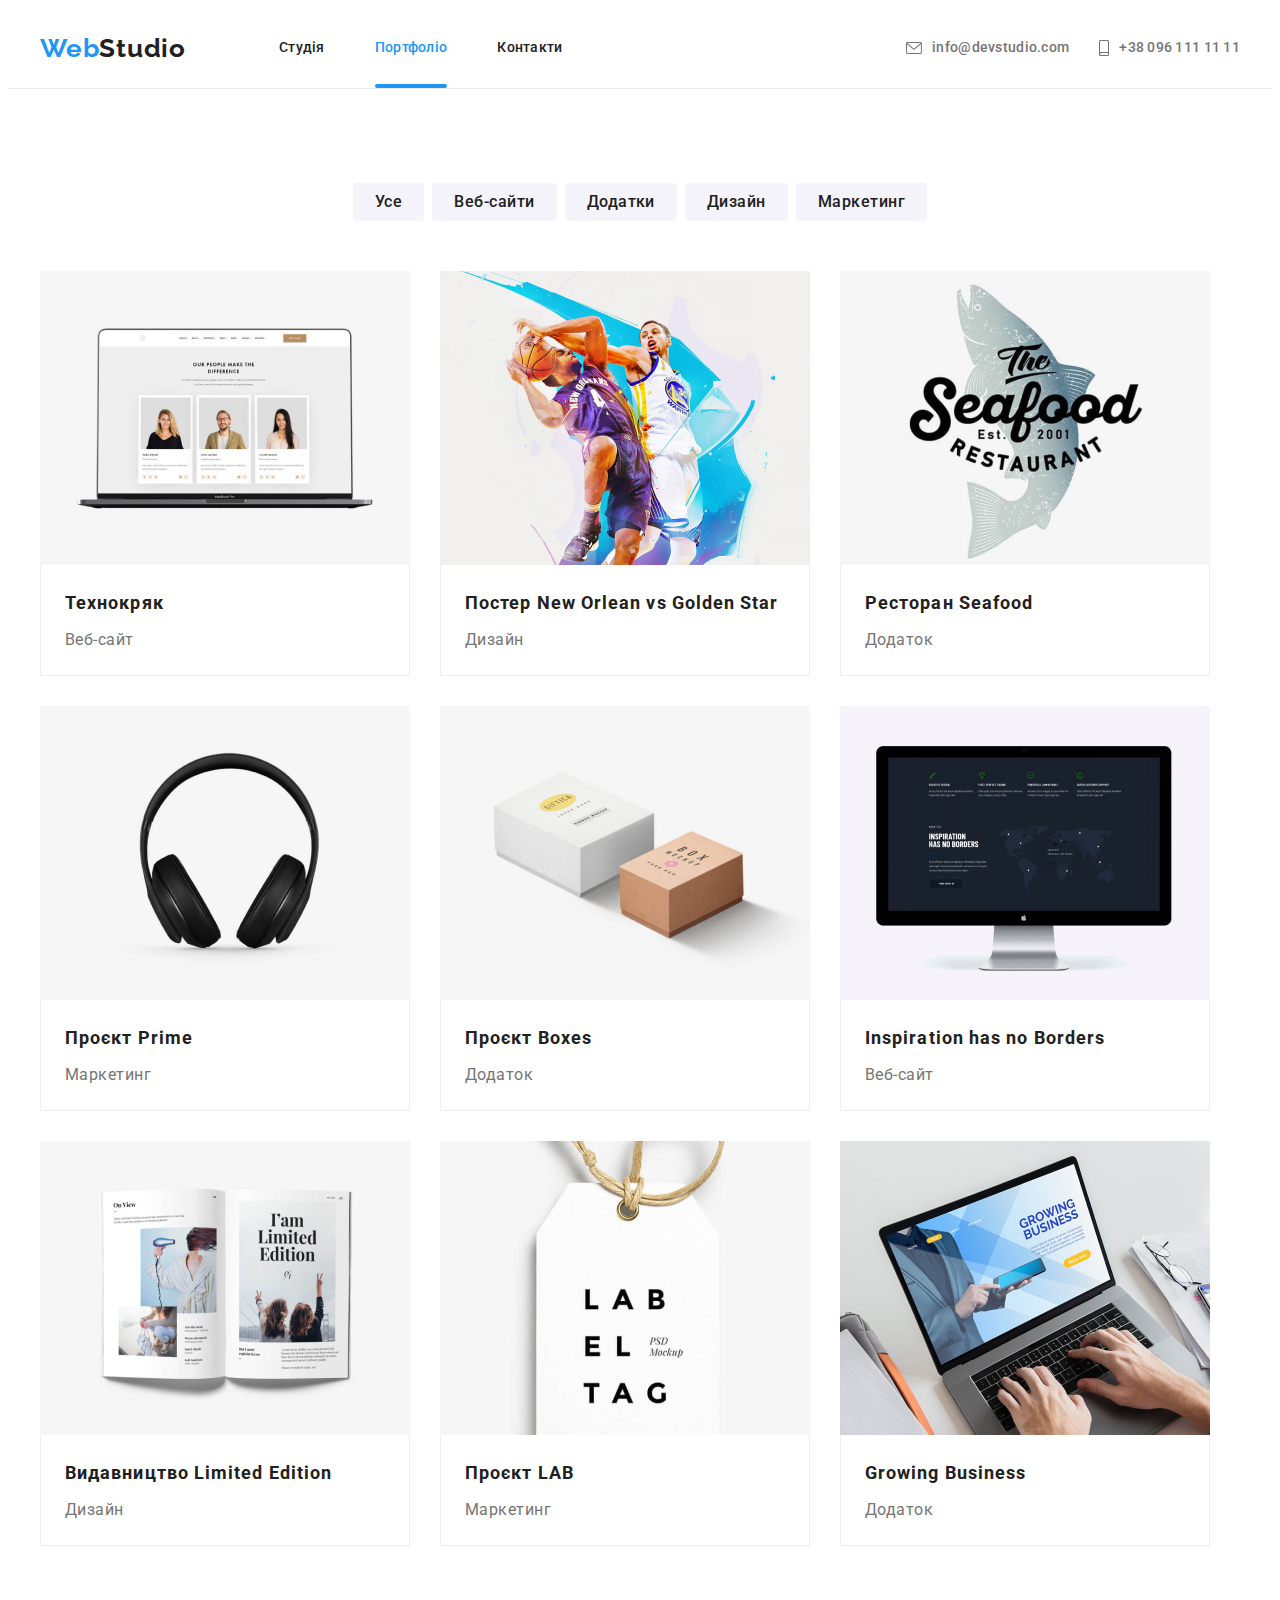
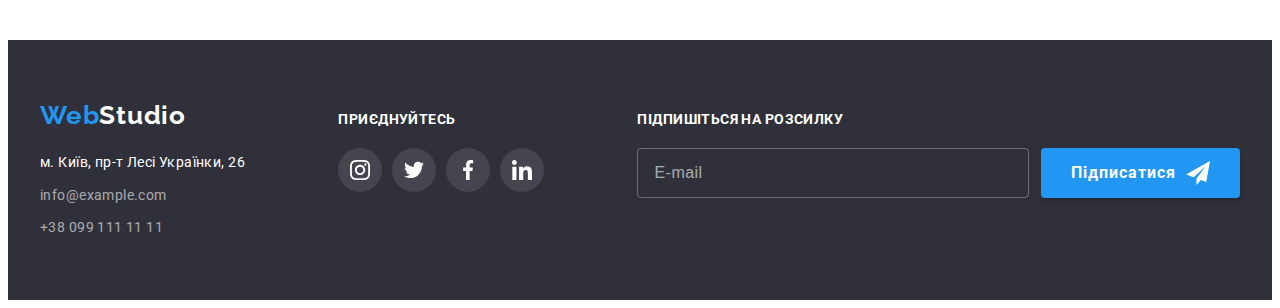
==== portfolio.html @ 4b2d0748 "Initial commit" ====
<!DOCTYPE html>
<html lang="uk">

<head>
    <meta charset="UTF-8">
    <meta http-equiv="X-UA-Compatible" content="IE=edge">
    <meta name="viewport" content="width=device-width, initial-scale=1.0">
    <title>Document</title>

    <link rel="preconnect" href="https://fonts.googleapis.com">
    <link rel="preconnect" href="https://fonts.gstatic.com" crossorigin>
    <link href="https://fonts.googleapis.com/css2?family=Raleway:wght@700&family=Roboto:wght@400;500;700;900&display=swap"
        rel="stylesheet">

    <link rel="stylesheet" href="https://cdnjs.cloudflare.com/ajax/libs/modern-normalize/1.1.0/modern-normalize.min.css"
        integrity="sha512-wpPYUAdjBVSE4KJnH1VR1HeZfpl1ub8YT/NKx4PuQ5NmX2tKuGu6U/JRp5y+Y8XG2tV+wKQpNHVUX03MfMFn9Q=="
        crossorigin="anonymous" referrerpolicy="no-referrer" />
        
    <link rel="stylesheet" href="./css/main.min.css">
</head>

<body>
    <header class="header">
        <div class="container">
            <nav class="header__navigation navigation">
                <a class="navigation__logo logo" href="./index.html">
                    <span class="logo logo--accent">Web</span>Studio
                </a>
                <ul class="navigation__list">
                    <li class="navigation__item">
                        <a class="navigation__link" href="./index.html">Студія</a>
                    </li>
                    <li class="navigation__item">
                        <a class="navigation__link navigation__link--current" href="./portfolio.html">Портфоліо</a>
                    </li>
                    <li class="navigation__item">
                        <a class="navigation__link" href="#">Контакти</a>
                    </li>
                </ul>
            </nav>
            <ul class="contacts">
                <li class="contacts__item contacts__item_mail">
                    <a class="contacts__link" href="mailto:info@devstudio.com">
                        <svg class="contacts__icon-mail">
                            <use href="./images/icons.svg#mail"></use>
                        </svg>
                        info@devstudio.com</a>
                </li>
                <li class="contacts__item contacts__item_phone">
                    <a class="contacts__link" href="tel:+380961111111">
                        <svg class="contacts__icon-phone">
                            <use href="./images/icons.svg#smartphone"></use>
                        </svg>
                        +38 096 111 11 11</a>
                </li>
            </ul>
        </div>
    </header>

    <main>
        <section class="section">
            <div class="container">
                <h1 class="visually-hidden">Наші роботи</h1>
                <ul class="filters">
                    <li class="filters__item">
                        <button class="filters__button" type="button">Усе</button>
                    </li>
                    <li class="filters__item">
                        <button class="filters__button" type="button">Веб-сайти</button>
                    </li>
                    <li class="filters__item">
                        <button class="filters__button" type="button">Додатки</button>
                    </li>
                    <li class="filters__item">
                        <button class="filters__button" type="button">Дизайн</button>
                    </li>
                    <li class="filters__item">
                        <button class="filters__button" type="button">Маркетинг</button>
                    </li>
                </ul>
                <ul class="projects">
                    <li class="projects__item">
                        <a href="#" class="projects__link">
                            <div class="projects__thumb">
                                <img class="projects__img" src="./images/projects/project-1.jpg" width="370" height="294"
                                alt="ноутбук з відкритим сайтом Технокряк">                                                           
                                <div class="projects__overlay">
                                    <p class="projects__overlay-text">Технокряк це сучасний майданчик поширення коронавірусу. Компанії використовують цю платформу для цифрового шпигунства та
                                    атак на захищені сервери конкурентів.</p>
                                </div>
                            </div>    
                            <div class="projects__text">
                                <h2 class="projects__title">Технокряк</h2>
                                <p class="projects__subtitle">Веб-сайт</p>
                            </div>                           
                        </a>
                    </li>
                    <li class="projects__item">
                        <a href="#" class="projects__link">
                            <div class="projects__thumb">
                                <img class="projects__img" src="./images/projects/project-2.jpg" width="370" height="294"
                                alt="постер із зображенням двох баскетболістів">
                                <div class="projects__overlay">
                                    <p class="projects__overlay-text">Технокряк це сучасний майданчик поширення коронавірусу. Компанії використовують цю платформу для цифрового шпигунства та
                                    атак на захищені сервери конкурентів.</p>
                                </div>
                            </div>                            
                            <div class="projects__text">
                                <h2 class="projects__title">Постер New Orlean vs Golden Star</h2>
                                <p class="projects__subtitle">Дизайн</p>
                            </div>                            
                        </a>
                    </li>
                    <li class="projects__item">
                        <a href="#" class="projects__link">
                            <div class="projects__thumb">
                                <img class="projects__img" src="./images/projects/project-3.jpg" width="370" height="294" alt="логотимп ресторану Seafood">
                                <div class="projects__overlay">
                                    <p class="projects__overlay-text">Технокряк це сучасний майданчик поширення коронавірусу. Компанії використовують цю платформу для цифрового шпигунства та
                                    атак на захищені сервери конкурентів.</p>
                                </div>
                            </div>                            
                            <div class="projects__text">
                                <h2 class="projects__title">Ресторан Seafood</h2>
                                <p class="projects__subtitle">Додаток</p>
                            </div>                            
                        </a>
                    </li>
                    <li class="projects__item">
                        <a href="#" class="projects__link">
                            <div class="projects__thumb">
                                <img class="projects__img" src="./images/projects/project-4.jpg" width="370" height="294" alt="чорні накладні навушники">
                                <div class="projects__overlay">
                                    <p class="projects__overlay-text">Технокряк це сучасний майданчик поширення коронавірусу. Компанії використовують цю платформу для цифрового шпигунства та
                                    атак на захищені сервери конкурентів.</p>
                                </div>
                            </div>                            
                            <div class="projects__text">
                                <h2 class="projects__title">Проєкт Prime</h2>
                                <p class="projects__subtitle">Маркетинг</p>
                            </div>                            
                        </a>
                    </li>
                    <li class="projects__item">
                        <a href="#" class="projects__link">
                            <div class="projects__thumb">
                                <img class="projects__img" src="./images/projects/project-5.jpg" width="370" height="294"
                                alt="зображені білий та помаранчевий бокси">
                                <div class="projects__overlay">
                                    <p class="projects__overlay-text">Технокряк це сучасний майданчик поширення коронавірусу. Компанії використовують цю платформу для цифрового шпигунства та
                                    атак на захищені сервери конкурентів.</p>
                                </div>
                            </div>                            
                            <div class="projects__text">
                                <h2 class="projects__title">Проєкт Boxes</h2>
                                <p class="projects__subtitle">Додаток</p>
                            </div>                            
                        </a>
                    </li>
                    <li class="projects__item">
                        <a href="#" class="projects__link">
                            <div class="projects__thumb">
                                <img class="projects__img" src="./images/projects/project-6.jpg" width="370" height="294"
                                alt="мак з відкритим сайтом Inspiration has no Borders">
                                <div class="projects__overlay">
                                    <p class="projects__overlay-text">Технокряк це сучасний майданчик поширення коронавірусу. Компанії використовують цю платформу для цифрового шпигунства та
                                    атак на захищені сервери конкурентів.</p>
                                </div>
                            </div>                            
                            <div class="projects__text">
                                <h2 class="projects__title">Inspiration has no Borders</h2>
                                <p class="projects__subtitle">Веб-сайт</p>
                            </div>                            
                        </a>
                    </li>
                    <li class="projects__item">
                        <a href="#" class="projects__link">
                            <div class="projects__thumb">
                                <img class="projects__img" src="./images/projects/project-7.jpg" width="370" height="294"
                                alt="розгортка книги лімітованого видання">
                                <div class="projects__overlay">
                                    <p class="projects__overlay-text">Технокряк це сучасний майданчик поширення коронавірусу. Компанії використовують цю платформу для цифрового шпигунства та
                                    атак на захищені сервери конкурентів.</p>
                                </div>
                            </div>                            
                            <div class="projects__text">
                                <h2 class="projects__title">Видавництво Limited Edition</h2>
                                <p class="projects__subtitle">Дизайн</p>
                            </div>                            
                        </a>
                    </li>
                    <li class="projects__item">
                        <a href="#" class="projects__link">
                            <div class="projects__thumb">
                                <img class="projects__img" src="./images/projects/project-8.jpg" width="370" height="294" alt="логотип проєкту LAB">
                                <div class="projects__overlay">
                                    <p class="projects__overlay-text">Технокряк це сучасний майданчик поширення коронавірусу. Компанії використовують цю платформу для цифрового шпигунства та
                                    атак на захищені сервери конкурентів.</p>
                                </div>
                            </div>                            
                            <div class="projects__text">
                                <h2 class="projects__title">Проєкт LAB</h2>
                                <p class="projects__subtitle">Маркетинг</p>
                            </div>                            
                        </a>
                    </li>
                    <li class="projects__item">
                        <a href="#" class="projects__link">
                            <div class="projects__thumb">
                                <img class="projects__img" src="./images/projects/project-9.jpg" width="370" height="294"
                                alt="на ноутбуці відкритий додаток Growing Business">
                                <div class="projects__overlay">
                                    <p class="projects__overlay-text">Технокряк це сучасний майданчик поширення коронавірусу. Компанії використовують цю платформу для цифрового шпигунства та
                                    атак на захищені сервери конкурентів.</p>
                                </div>
                            </div>                            
                            <div class="projects__text">
                                <h2 class="projects__title">Growing Business</h2>
                                <p class="projects__subtitle">Додаток</p>
                            </div>                            
                        </a>
                    </li>
                </ul>
            </div>            
        </section>
    </main>

    <footer class="footer">
        <div class="container footer__flex-container">
            <div class="footer__flex-item">
                <a class="footer__logo logo" href="./index.html">
                    <span class="logo logo--accent">Web</span>Studio
                </a>
                <address class="footer__address address">
                    <ul class="address__list">
                        <li class="address__item">
                            <a class="address__link" href="https://goo.gl/maps/WGsZqFexePuv4Tt99" target="_blank"
                                rel="noonoreferrer nofollow">м. Київ, пр-т Лесі Українки, 26</a>
                        </li>
                        <li class="address__item">
                            <a class="address__link" href="mailto:info@example.com">info@example.com</a>
                        </li>
                        <li class="address__item">
                            <a class="address__link" href="tel:+380991111111">+38 099 111 11 11</a>
                        </li>
                    </ul>
                </address>
            </div>
            <div class="footer__flex-item">
                <h2 class="footer__title">Приєднуйтесь</h2>
                <ul class="footer__socials-list socials">
                    <li class="footer__socials-item socials__item">
                        <a class="footer__socials-link socials__link" href="#">
                            <svg class="socials__icon">
                                <use href="./images/icons.svg#instagram"></use>
                            </svg>
                        </a>
                    </li>
                    <li class="footer__socials-item socials__item">
                        <a class="footer__socials-link socials__link" href="#">
                            <svg class="socials__icon">
                                <use href="./images/icons.svg#twitter"></use>
                            </svg>
                        </a>
                    </li>
                    <li class="footer__socials-item socials__item">
                        <a class="footer__socials-link socials__link" href="#">
                            <svg class="socials__icon">
                                <use href="./images/icons.svg#facebook"></use>
                            </svg>
                        </a>
                    </li>
                    <li class="footer__socials-item socials__item">
                        <a class="footer__socials-link socials__link" href="#">
                            <svg class="socials__icon">
                                <use href="./images/icons.svg#linkedin"></use>
                            </svg>
                        </a>
                    </li>
                </ul>
            </div>
            <div class="footer__flex-item">
                <h2 class="footer__title">Підпишіться на розсилку</h2>
                <form class="footer__form js-speaker-form" name="subscribe-form">
                    <input class="footer__input-email" type="email" name="subscribe-email" autocomplete="email"
                        placeholder="E-mail">
                    <button class="footer__button button" type="submit">Підписатися</button>
                </form>
            </div>
        </div>
    </footer>
    
</body>

</html>
---- css/main.min.css ----
h1,h2,h3,p,ul{margin:0;padding:0}.hero__button-order,.footer__button,.form__btn{font-weight:700;font-size:16px;line-height:1.87;letter-spacing:0.06em;color:#fff;background-color:#2196f3;box-shadow:0px 4px 4px rgba(0,0,0,0.15);border-radius:4px;transition:background-color 250ms cubic-bezier(0.4, 0, 0.2, 1)}.hero__button-order:hover,.footer__button:hover,.form__btn:hover,.hero__button-order:focus,.footer__button:focus,.form__btn:focus{background-color:#188ce8}.form__input,.form__textarea{border:1px solid rgba(33,33,33,0.2);border-radius:4px;transform:border-color 250ms cubic-bezier(0.4, 0, 0.2, 1)}.form__input:hover,.form__textarea:hover{border-color:#2196f3}.form__input:focus,.form__textarea:focus{outline:none;border-color:#2196f3}.navigation__list,.contacts{display:flex;font-weight:500;font-size:14px;line-height:1.14;letter-spacing:0.02em}.navigation__link,.contacts__link{display:inline-flex;align-items:center;padding-top:32px;padding-bottom:32px;transition:color 250ms cubic-bezier(0.4, 0, 0.2, 1)}.job-types__title,.team__title,.clients__title{margin-bottom:50px;font-weight:700;font-size:36px;line-height:1.16;text-align:center;letter-spacing:0.03em;color:#212121}body{font-family:"Roboto",sans-serif;font-style:normal;font-weight:400;color:#757575;background-color:#fff}ul{list-style:none}a{text-decoration:none;color:inherit}button{font-family:inherit;cursor:pointer;border:none}address{font-style:normal}img{display:block;max-width:100%;height:auto}textarea{resize:none}.container{max-width:1200px;margin:0 auto;padding-left:15px;padding-right:15px}.section{padding:94px 0 94px}.visually-hidden{position:absolute;white-space:nowrap;width:1px;height:1px;overflow:hidden;border:0;padding:0;clip:rect(0 0 0 0);clip-path:inset(50%);margin:-1px}.logo{font-family:"Raleway",sans-serif;font-weight:700;font-size:26px;line-height:1.19;letter-spacing:0.03em}.logo--accent{color:#2196f3}.socials{display:flex;justify-content:center;gap:10px}.socials__link{display:inline-flex;align-items:center;justify-content:center;width:44px;height:44px;border-radius:50%;transition:color 250ms cubic-bezier(0.4, 0, 0.2, 1),background-color 250ms cubic-bezier(0.4, 0, 0.2, 1)}.socials__link.footer__socials-link{color:#fff;background-color:rgba(255,255,255,0.1)}.socials__link.footer__socials-link:hover,.socials__link.footer__socials-link:focus{color:#fff;background-color:#2196f3}.socials__link.team__socials-link{color:#afb1b8;background-color:#fff}.socials__link.team__socials-link:hover,.socials__link.team__socials-link:focus{color:#fff;background-color:#2196f3}.socials__icon{width:20px;height:20px}.header{max-height:80px;border-bottom:1px solid #ececec}.header>.container{display:flex}.header__navigation{display:flex;align-items:center;justify-content:center}.header__contacts{display:flex;align-items:center;justify-content:center}.navigation__logo{display:inline-block;margin-right:93px;color:#212121}.navigation__item:not(:last-child){margin-right:50px}.navigation__link{position:relative;color:#212121}.navigation__link:hover,.navigation__link:focus,.navigation__link--current{color:#2196f3}.navigation__link::after{position:absolute;bottom:0;right:0;content:'';display:inline-flex;width:100%;height:4px;background-color:#2196f3;border-radius:2px;transform:scale(0);opacity:0;transition:transform 250ms cubic-bezier(0.4, 0, 0.2, 1),opacity 250ms cubic-bezier(0.4, 0, 0.2, 1)}.navigation__link--current::after,.navigation__link:hover::after,.navigation__link:focus::after{transform:scale(1);opacity:1}.contacts{margin-left:auto}.contacts__item:not(:last-child){margin-right:30px}.contacts__link{color:#757575;transition:fill 250ms cubic-bezier(0.4, 0, 0.2, 1),color 250ms cubic-bezier(0.4, 0, 0.2, 1)}.contacts__link:hover,.contacts__link:focus{color:#2196f3}.contacts__icon-mail{width:16px;height:12px;margin-right:10px}.contacts__icon-phone{width:10px;height:16px;margin-right:10px}.hero{padding:200px 0 200px;text-align:center;background-color:#2f303a}.hero-owerlay{max-width:1600px;height:600px;margin-left:auto;margin-right:auto;background-image:linear-gradient(to right, rgba(47,48,58,0.4), rgba(47,48,58,0.4)),url("../images/hero/hero-bg.jpg");background-size:cover}.hero__title{margin-right:auto;margin-bottom:30px;margin-left:auto;max-width:696px;font-weight:900;font-size:44px;line-height:1.36;letter-spacing:0.06em;text-transform:uppercase;color:#fff}.hero__button-order{padding:10px 24px}.features.section{padding:94px 0 0}.features__list{display:flex;justify-content:center;gap:30px}.features__item{max-width:270px}.features__icons{display:inline-flex;align-items:center;justify-content:center;width:100%;height:120px;margin-bottom:30px;background-color:#f5f4fa;border-radius:4px}.features__icon{width:70px;height:70px}.features__title{margin-bottom:10px;font-weight:700;font-size:14px;line-height:1.14;letter-spacing:0.03em;text-transform:uppercase;color:#212121}.features__description{font-size:14px;line-height:1.71;letter-spacing:0.03em}.job-types__list{display:flex;justify-content:center;gap:30px}.job-types-thumb{position:relative}.job-types__subtitle{position:absolute;bottom:0;padding-top:27px;padding-bottom:27px;width:100%;font-weight:700;font-size:14px;line-height:1.14;text-align:center;letter-spacing:0.03em;text-transform:uppercase;color:#fff;background-color:rgba(47,48,58,0.8)}.team{background-color:#f5f4fa}.team__list{display:flex;justify-content:center;gap:30px}.team__item{padding-bottom:30px;max-width:270px;background-color:#fff;box-shadow:0px 1px 3px rgba(0,0,0,0.12),0px 1px 1px rgba(0,0,0,0.14),0px 2px 1px rgba(0,0,0,0.2);border-radius:0px 0px 4px 4px}.team__item-img{margin-bottom:30px}.team__item-title{margin-bottom:10px;font-weight:500;font-size:16px;line-height:1.18;text-align:center;letter-spacing:0.03em;color:#212121}.team__item-subtitle{margin-bottom:16px;font-size:16px;line-height:1.18;text-align:center;letter-spacing:0.03em}.clients__list{display:flex;justify-content:center;gap:30px}.clients__link{display:inline-flex;align-items:center;justify-content:center;width:170px;height:92px;color:#afb1b8;border:1px solid #afb1b8;border-radius:4px;transition:border-color 250ms cubic-bezier(0.4, 0, 0.2, 1),color 250ms cubic-bezier(0.4, 0, 0.2, 1)}.clients__link:hover,.clients__link:focus{border-color:#2196f3;color:#2196f3}.clients__icon{width:106px;height:60px}.footer{padding:60px 0;font-size:14px;line-height:1.71;letter-spacing:0.03em;color:rgba(255,255,255,0.6);background-color:#2f303a}.footer__flex-container{display:flex;align-items:baseline;justify-content:center}.footer__flex-item:nth-child(1){margin-right:70px;width:231px}.footer__flex-item:nth-child(2){margin-right:93px}.footer__logo{display:inline-block;margin-bottom:20px;color:#fff}.address__item:not(:last-child){margin-bottom:9px}.address__link[target]{color:#fff}.footer__title{margin-bottom:20px;font-weight:700;font-size:14px;line-height:1.14;letter-spacing:0.03em;text-transform:uppercase;color:#fff}.footer__form{display:flex}.footer__input-email{padding:14px 16px;margin-right:12px;width:358px;font-size:16px;line-height:1.25;letter-spacing:0.03em;color:#fff;background-color:transparent;border:1px solid rgba(255,255,255,0.3);border-radius:4px;transition:border-color 250ms cubic-bezier(0.4, 0, 0.2, 1)}.footer__input-email:hover{border-color:#2196f3}.footer__input-email:focus{outline:none;border-color:#2196f3}.footer__input-email::placeholder{font-size:16px;line-height:1.25;letter-spacing:0.03em;color:rgba(255,255,255,0.6)}.footer__button{padding:10px 30px;display:inline-flex;align-items:center}.footer__button::after{content:'';display:inline-flex;width:24px;height:24px;margin-left:10px;background-image:url("data:image/svg+xml;charset=utf8,%3Csvg width='24' height='24' fill='none' xmlns='http://www.w3.org/2000/svg'%3E%3Cpath d='M24 0 0 13.5l7.67 2.84L19.5 5.25l-8.998 12.14.007.002-.009-.002V24l4.301-5.018L20.251 21 24 0Z' fill='%23fff'/%3E%3C/svg%3E")}.backdrop{position:fixed;top:0;right:0;bottom:0;left:0;background:rgba(0,0,0,0.2);z-index:999;visibility:hidden;opacity:0;transition:250ms ease-in}.backdrop-active{visibility:visible;opacity:1;transition:250ms ease-in}.modal{position:absolute;top:-1000px;left:50%;width:528px;padding:40px;background-color:#fff;box-shadow:0px 1px 3px rgba(0,0,0,0.12),0px 1px 1px rgba(0,0,0,0.14),0px 2px 1px rgba(0,0,0,0.2);border-radius:4px;z-index:1000;visibility:hidden;opacity:0;transform:translate(-50%, 0);transition:250ms ease-in}.modal-active{visibility:visible;opacity:1;pointer-events:initial;top:50%;transform:translate(-50%, -50%);transition:250ms ease-in}.modal__title{margin-bottom:12px;font-weight:700;font-size:20px;line-height:1.15;text-align:center;letter-spacing:0.03em;color:#212121}.modal__close{position:absolute;top:8px;right:8px;display:inline-flex;align-items:center;justify-content:center;width:30px;height:30px;border-radius:50%;background-color:transparent;border:1px solid rgba(0,0,0,0.1);transition:250ms cubic-bezier(0.4, 0, 0.2, 1)}.modal__close:hover,.modal__close:focus{transform:rotate(360deg)}.modal__close-icon{width:18px;height:18px;transition:fill 250ms cubic-bezier(0.4, 0, 0.2, 1)}.modal__close:hover .modal__close-icon,.modal__close:focus .modal__close-icon{fill:#2196f3}.form__field{position:relative;display:flex;flex-direction:column;margin-bottom:10px}.form__field:nth-child(4){margin-bottom:20px}.form__label{margin-bottom:4px;font-size:12px;line-height:1.17;letter-spacing:0.01em;color:#757575}.form__input{width:100%;padding:10px 11px 10px 42px}.form__icon{position:absolute;top:50%;left:12px;width:18px;height:18px;transition:fill 250ms cubic-bezier(0.4, 0, 0.2, 1)}.form__input:hover ~ .form__icon,.form__input:focus ~ .form__icon{fill:#2196f3}.form__textarea{height:120px;padding:12px 16px}.form__textarea::placeholder{font-size:14px;line-height:1.14;letter-spacing:0.01em;color:rgba(117,117,117,0.5)}.form__field-checkbox{display:flex;align-items:center;justify-content:center;margin-bottom:30px}.form__label-checkbox{margin-left:8px;font-size:14px;line-height:1.71;letter-spacing:0.03em;color:#757575}.form__input-checkbox{appearance:none}.form__checkbox-icon{display:inline-flex;width:16px;height:15px;border:2px solid #212121;border-radius:2px}.form__input-checkbox:checked+.form__checkbox-icon{background-color:#2196f3;background-image:url("data:image/svg+xml;charset=utf8,%3Csvg width='16' height='15' fill='none' xmlns='http://www.w3.org/2000/svg'%3E%3Cpath d='m3.957 7.752-.069-.066-.069.065-.888.842-.076.072.076.073 3.496 3.334.069.066.069-.066 7.504-7.158.076-.073-.076-.072-.882-.841-.069-.066-.069.066-6.553 6.246-2.539-2.422Z' fill='%23fff' stroke='%23fff' stroke-width='.2'/%3E%3C/svg%3E");background-position:center;background-origin:border-box;border-color:#2196f3}.form__link{color:#2196f3;text-decoration:underline}.form__btn{display:block;margin:0 auto;padding:10px 52px}.filters{display:flex;align-items:center;justify-content:center;margin-bottom:50px}.filters__item:not(:last-child){margin-right:8px}.filters__button{padding:6px 22px;font-weight:500;font-size:16px;line-height:1.62;letter-spacing:0.03em;color:#212121;background-color:#f5f4fa;border-radius:4px;transition:color 250ms cubic-bezier(0.4, 0, 0.2, 1),background-color 250ms cubic-bezier(0.4, 0, 0.2, 1),box-shadow 250ms cubic-bezier(0.4, 0, 0.2, 1)}.filters__button:hover,.filters__button:focus{color:#fff;background-color:#2196f3;box-shadow:0px 3px 1px rgba(0,0,0,0.1),0px 1px 2px rgba(0,0,0,0.08),0px 2px 2px rgba(0,0,0,0.12)}.projects{display:flex;flex-wrap:wrap;gap:30px}.projects__item{max-width:370px}.projects__link{display:inline-block;transition:box-shadow 250ms cubic-bezier(0.4, 0, 0.2, 1)}.projects__link:hover,.projects__link:focus{box-shadow:0px 1px 1px rgba(0,0,0,0.12),0px 4px 4px rgba(0,0,0,0.06),1px 4px 6px rgba(0,0,0,0.16)}.projects__link:hover .projects__overlay,.projects__link:hover .projects__overlay,.projects__link:focus .projects__overlay,.projects__link:focus .projects__overlay{transform:translateY(-100%)}.projects__thumb{position:relative;overflow:hidden}.projects__overlay{position:absolute;bottom:1;min-height:294px;display:flex;align-items:center;padding:63px 24px;background-color:rgba(33,150,243,0.9);transform:translateY(0);transition:transform 250ms cubic-bezier(0.4, 0, 0.2, 1)}.projects__overlay-text{font-size:18px;line-height:1.56;letter-spacing:0.03em;color:#fff}.projects__text{padding:20px 24px;border-right:1px solid #eee;border-bottom:1px solid #eee;border-left:1px solid #eee}.projects__title{margin-bottom:4px;font-weight:700;font-size:18px;line-height:2;letter-spacing:0.06em;color:#212121}.projects__subtitle{font-size:16px;line-height:1.87;letter-spacing:0.03em}
/*# sourceMappingURL=main.min.css.map */
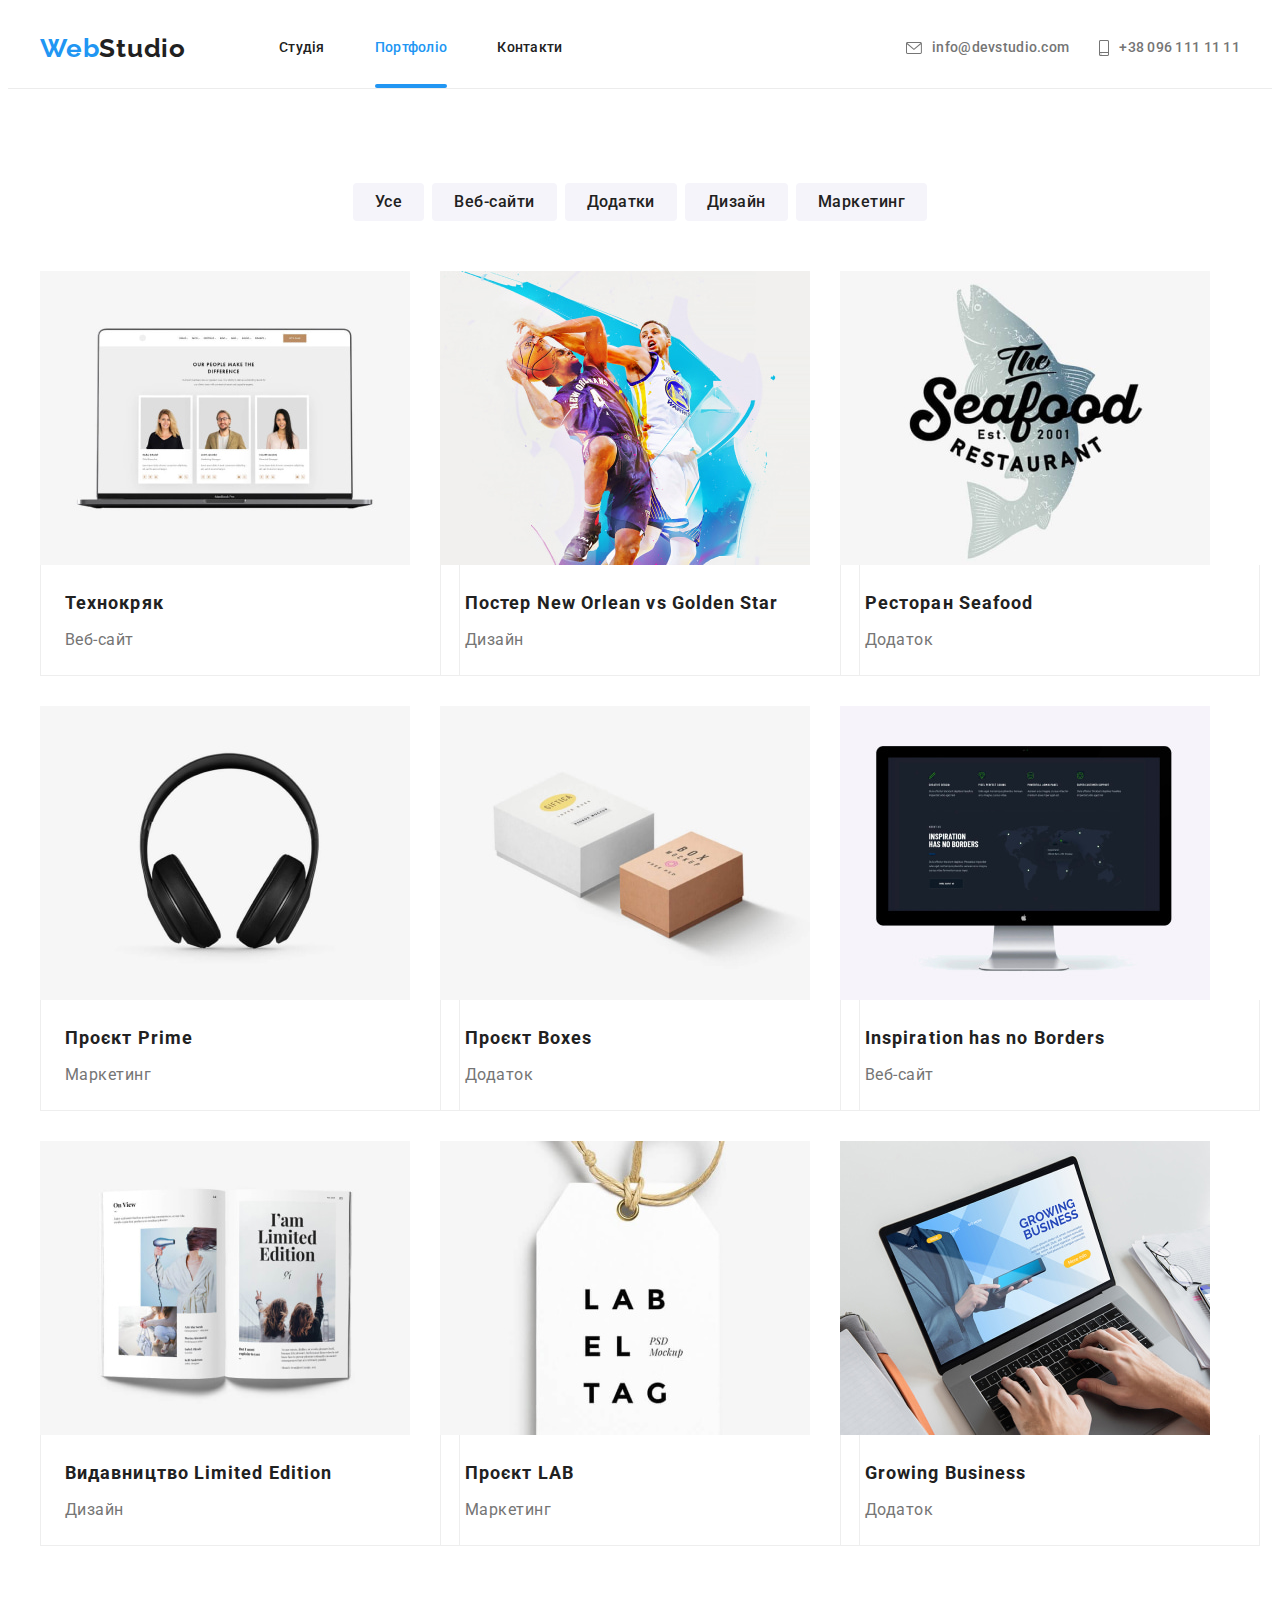
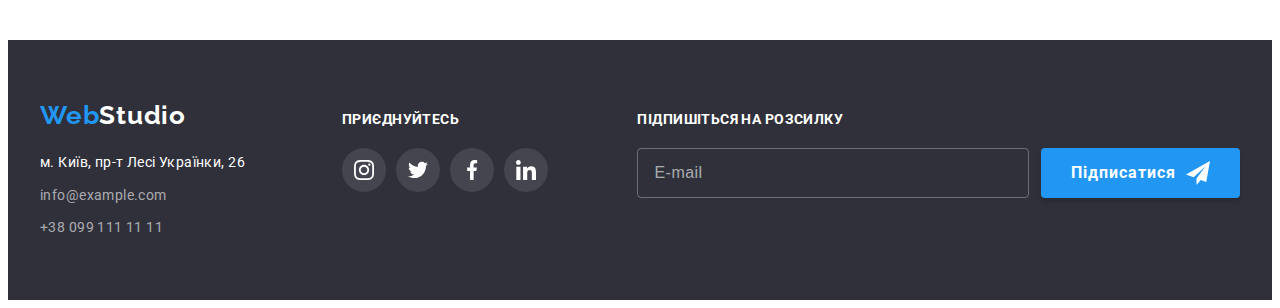
==== commit e765bdf5: "adaptive-alpha" ====
--- a/portfolio.html
+++ b/portfolio.html
@@ -38,20 +38,22 @@
                     </li>
                 </ul>
             </nav>
-            <ul class="contacts">
+            <ul class="header__contacts contacts">
                 <li class="contacts__item contacts__item_mail">
                     <a class="contacts__link" href="mailto:info@devstudio.com">
                         <svg class="contacts__icon-mail">
                             <use href="./images/icons.svg#mail"></use>
                         </svg>
-                        info@devstudio.com</a>
+                        <span>info@devstudio.com</span>
+                    </a>
                 </li>
                 <li class="contacts__item contacts__item_phone">
                     <a class="contacts__link" href="tel:+380961111111">
                         <svg class="contacts__icon-phone">
                             <use href="./images/icons.svg#smartphone"></use>
                         </svg>
-                        +38 096 111 11 11</a>
+                        <span>+38 096 111 11 11</span>                        
+                    </a>
                 </li>
             </ul>
         </div>
--- a/css/main.min.css
+++ b/css/main.min.css
@@ -1,2 +1,2 @@
-h1,h2,h3,p,ul{margin:0;padding:0}.hero__button-order,.footer__button,.form__btn{font-weight:700;font-size:16px;line-height:1.87;letter-spacing:0.06em;color:#fff;background-color:#2196f3;box-shadow:0px 4px 4px rgba(0,0,0,0.15);border-radius:4px;transition:background-color 250ms cubic-bezier(0.4, 0, 0.2, 1)}.hero__button-order:hover,.footer__button:hover,.form__btn:hover,.hero__button-order:focus,.footer__button:focus,.form__btn:focus{background-color:#188ce8}.form__input,.form__textarea{border:1px solid rgba(33,33,33,0.2);border-radius:4px;transform:border-color 250ms cubic-bezier(0.4, 0, 0.2, 1)}.form__input:hover,.form__textarea:hover{border-color:#2196f3}.form__input:focus,.form__textarea:focus{outline:none;border-color:#2196f3}.navigation__list,.contacts{display:flex;font-weight:500;font-size:14px;line-height:1.14;letter-spacing:0.02em}.navigation__link,.contacts__link{display:inline-flex;align-items:center;padding-top:32px;padding-bottom:32px;transition:color 250ms cubic-bezier(0.4, 0, 0.2, 1)}.job-types__title,.team__title,.clients__title{margin-bottom:50px;font-weight:700;font-size:36px;line-height:1.16;text-align:center;letter-spacing:0.03em;color:#212121}body{font-family:"Roboto",sans-serif;font-style:normal;font-weight:400;color:#757575;background-color:#fff}ul{list-style:none}a{text-decoration:none;color:inherit}button{font-family:inherit;cursor:pointer;border:none}address{font-style:normal}img{display:block;max-width:100%;height:auto}textarea{resize:none}.container{max-width:1200px;margin:0 auto;padding-left:15px;padding-right:15px}.section{padding:94px 0 94px}.visually-hidden{position:absolute;white-space:nowrap;width:1px;height:1px;overflow:hidden;border:0;padding:0;clip:rect(0 0 0 0);clip-path:inset(50%);margin:-1px}.logo{font-family:"Raleway",sans-serif;font-weight:700;font-size:26px;line-height:1.19;letter-spacing:0.03em}.logo--accent{color:#2196f3}.socials{display:flex;justify-content:center;gap:10px}.socials__link{display:inline-flex;align-items:center;justify-content:center;width:44px;height:44px;border-radius:50%;transition:color 250ms cubic-bezier(0.4, 0, 0.2, 1),background-color 250ms cubic-bezier(0.4, 0, 0.2, 1)}.socials__link.footer__socials-link{color:#fff;background-color:rgba(255,255,255,0.1)}.socials__link.footer__socials-link:hover,.socials__link.footer__socials-link:focus{color:#fff;background-color:#2196f3}.socials__link.team__socials-link{color:#afb1b8;background-color:#fff}.socials__link.team__socials-link:hover,.socials__link.team__socials-link:focus{color:#fff;background-color:#2196f3}.socials__icon{width:20px;height:20px}.header{max-height:80px;border-bottom:1px solid #ececec}.header>.container{display:flex}.header__navigation{display:flex;align-items:center;justify-content:center}.header__contacts{display:flex;align-items:center;justify-content:center}.navigation__logo{display:inline-block;margin-right:93px;color:#212121}.navigation__item:not(:last-child){margin-right:50px}.navigation__link{position:relative;color:#212121}.navigation__link:hover,.navigation__link:focus,.navigation__link--current{color:#2196f3}.navigation__link::after{position:absolute;bottom:0;right:0;content:'';display:inline-flex;width:100%;height:4px;background-color:#2196f3;border-radius:2px;transform:scale(0);opacity:0;transition:transform 250ms cubic-bezier(0.4, 0, 0.2, 1),opacity 250ms cubic-bezier(0.4, 0, 0.2, 1)}.navigation__link--current::after,.navigation__link:hover::after,.navigation__link:focus::after{transform:scale(1);opacity:1}.contacts{margin-left:auto}.contacts__item:not(:last-child){margin-right:30px}.contacts__link{color:#757575;transition:fill 250ms cubic-bezier(0.4, 0, 0.2, 1),color 250ms cubic-bezier(0.4, 0, 0.2, 1)}.contacts__link:hover,.contacts__link:focus{color:#2196f3}.contacts__icon-mail{width:16px;height:12px;margin-right:10px}.contacts__icon-phone{width:10px;height:16px;margin-right:10px}.hero{padding:200px 0 200px;text-align:center;background-color:#2f303a}.hero-owerlay{max-width:1600px;height:600px;margin-left:auto;margin-right:auto;background-image:linear-gradient(to right, rgba(47,48,58,0.4), rgba(47,48,58,0.4)),url("../images/hero/hero-bg.jpg");background-size:cover}.hero__title{margin-right:auto;margin-bottom:30px;margin-left:auto;max-width:696px;font-weight:900;font-size:44px;line-height:1.36;letter-spacing:0.06em;text-transform:uppercase;color:#fff}.hero__button-order{padding:10px 24px}.features.section{padding:94px 0 0}.features__list{display:flex;justify-content:center;gap:30px}.features__item{max-width:270px}.features__icons{display:inline-flex;align-items:center;justify-content:center;width:100%;height:120px;margin-bottom:30px;background-color:#f5f4fa;border-radius:4px}.features__icon{width:70px;height:70px}.features__title{margin-bottom:10px;font-weight:700;font-size:14px;line-height:1.14;letter-spacing:0.03em;text-transform:uppercase;color:#212121}.features__description{font-size:14px;line-height:1.71;letter-spacing:0.03em}.job-types__list{display:flex;justify-content:center;gap:30px}.job-types-thumb{position:relative}.job-types__subtitle{position:absolute;bottom:0;padding-top:27px;padding-bottom:27px;width:100%;font-weight:700;font-size:14px;line-height:1.14;text-align:center;letter-spacing:0.03em;text-transform:uppercase;color:#fff;background-color:rgba(47,48,58,0.8)}.team{background-color:#f5f4fa}.team__list{display:flex;justify-content:center;gap:30px}.team__item{padding-bottom:30px;max-width:270px;background-color:#fff;box-shadow:0px 1px 3px rgba(0,0,0,0.12),0px 1px 1px rgba(0,0,0,0.14),0px 2px 1px rgba(0,0,0,0.2);border-radius:0px 0px 4px 4px}.team__item-img{margin-bottom:30px}.team__item-title{margin-bottom:10px;font-weight:500;font-size:16px;line-height:1.18;text-align:center;letter-spacing:0.03em;color:#212121}.team__item-subtitle{margin-bottom:16px;font-size:16px;line-height:1.18;text-align:center;letter-spacing:0.03em}.clients__list{display:flex;justify-content:center;gap:30px}.clients__link{display:inline-flex;align-items:center;justify-content:center;width:170px;height:92px;color:#afb1b8;border:1px solid #afb1b8;border-radius:4px;transition:border-color 250ms cubic-bezier(0.4, 0, 0.2, 1),color 250ms cubic-bezier(0.4, 0, 0.2, 1)}.clients__link:hover,.clients__link:focus{border-color:#2196f3;color:#2196f3}.clients__icon{width:106px;height:60px}.footer{padding:60px 0;font-size:14px;line-height:1.71;letter-spacing:0.03em;color:rgba(255,255,255,0.6);background-color:#2f303a}.footer__flex-container{display:flex;align-items:baseline;justify-content:center}.footer__flex-item:nth-child(1){margin-right:70px;width:231px}.footer__flex-item:nth-child(2){margin-right:93px}.footer__logo{display:inline-block;margin-bottom:20px;color:#fff}.address__item:not(:last-child){margin-bottom:9px}.address__link[target]{color:#fff}.footer__title{margin-bottom:20px;font-weight:700;font-size:14px;line-height:1.14;letter-spacing:0.03em;text-transform:uppercase;color:#fff}.footer__form{display:flex}.footer__input-email{padding:14px 16px;margin-right:12px;width:358px;font-size:16px;line-height:1.25;letter-spacing:0.03em;color:#fff;background-color:transparent;border:1px solid rgba(255,255,255,0.3);border-radius:4px;transition:border-color 250ms cubic-bezier(0.4, 0, 0.2, 1)}.footer__input-email:hover{border-color:#2196f3}.footer__input-email:focus{outline:none;border-color:#2196f3}.footer__input-email::placeholder{font-size:16px;line-height:1.25;letter-spacing:0.03em;color:rgba(255,255,255,0.6)}.footer__button{padding:10px 30px;display:inline-flex;align-items:center}.footer__button::after{content:'';display:inline-flex;width:24px;height:24px;margin-left:10px;background-image:url("data:image/svg+xml;charset=utf8,%3Csvg width='24' height='24' fill='none' xmlns='http://www.w3.org/2000/svg'%3E%3Cpath d='M24 0 0 13.5l7.67 2.84L19.5 5.25l-8.998 12.14.007.002-.009-.002V24l4.301-5.018L20.251 21 24 0Z' fill='%23fff'/%3E%3C/svg%3E")}.backdrop{position:fixed;top:0;right:0;bottom:0;left:0;background:rgba(0,0,0,0.2);z-index:999;visibility:hidden;opacity:0;transition:250ms ease-in}.backdrop-active{visibility:visible;opacity:1;transition:250ms ease-in}.modal{position:absolute;top:-1000px;left:50%;width:528px;padding:40px;background-color:#fff;box-shadow:0px 1px 3px rgba(0,0,0,0.12),0px 1px 1px rgba(0,0,0,0.14),0px 2px 1px rgba(0,0,0,0.2);border-radius:4px;z-index:1000;visibility:hidden;opacity:0;transform:translate(-50%, 0);transition:250ms ease-in}.modal-active{visibility:visible;opacity:1;pointer-events:initial;top:50%;transform:translate(-50%, -50%);transition:250ms ease-in}.modal__title{margin-bottom:12px;font-weight:700;font-size:20px;line-height:1.15;text-align:center;letter-spacing:0.03em;color:#212121}.modal__close{position:absolute;top:8px;right:8px;display:inline-flex;align-items:center;justify-content:center;width:30px;height:30px;border-radius:50%;background-color:transparent;border:1px solid rgba(0,0,0,0.1);transition:250ms cubic-bezier(0.4, 0, 0.2, 1)}.modal__close:hover,.modal__close:focus{transform:rotate(360deg)}.modal__close-icon{width:18px;height:18px;transition:fill 250ms cubic-bezier(0.4, 0, 0.2, 1)}.modal__close:hover .modal__close-icon,.modal__close:focus .modal__close-icon{fill:#2196f3}.form__field{position:relative;display:flex;flex-direction:column;margin-bottom:10px}.form__field:nth-child(4){margin-bottom:20px}.form__label{margin-bottom:4px;font-size:12px;line-height:1.17;letter-spacing:0.01em;color:#757575}.form__input{width:100%;padding:10px 11px 10px 42px}.form__icon{position:absolute;top:50%;left:12px;width:18px;height:18px;transition:fill 250ms cubic-bezier(0.4, 0, 0.2, 1)}.form__input:hover ~ .form__icon,.form__input:focus ~ .form__icon{fill:#2196f3}.form__textarea{height:120px;padding:12px 16px}.form__textarea::placeholder{font-size:14px;line-height:1.14;letter-spacing:0.01em;color:rgba(117,117,117,0.5)}.form__field-checkbox{display:flex;align-items:center;justify-content:center;margin-bottom:30px}.form__label-checkbox{margin-left:8px;font-size:14px;line-height:1.71;letter-spacing:0.03em;color:#757575}.form__input-checkbox{appearance:none}.form__checkbox-icon{display:inline-flex;width:16px;height:15px;border:2px solid #212121;border-radius:2px}.form__input-checkbox:checked+.form__checkbox-icon{background-color:#2196f3;background-image:url("data:image/svg+xml;charset=utf8,%3Csvg width='16' height='15' fill='none' xmlns='http://www.w3.org/2000/svg'%3E%3Cpath d='m3.957 7.752-.069-.066-.069.065-.888.842-.076.072.076.073 3.496 3.334.069.066.069-.066 7.504-7.158.076-.073-.076-.072-.882-.841-.069-.066-.069.066-6.553 6.246-2.539-2.422Z' fill='%23fff' stroke='%23fff' stroke-width='.2'/%3E%3C/svg%3E");background-position:center;background-origin:border-box;border-color:#2196f3}.form__link{color:#2196f3;text-decoration:underline}.form__btn{display:block;margin:0 auto;padding:10px 52px}.filters{display:flex;align-items:center;justify-content:center;margin-bottom:50px}.filters__item:not(:last-child){margin-right:8px}.filters__button{padding:6px 22px;font-weight:500;font-size:16px;line-height:1.62;letter-spacing:0.03em;color:#212121;background-color:#f5f4fa;border-radius:4px;transition:color 250ms cubic-bezier(0.4, 0, 0.2, 1),background-color 250ms cubic-bezier(0.4, 0, 0.2, 1),box-shadow 250ms cubic-bezier(0.4, 0, 0.2, 1)}.filters__button:hover,.filters__button:focus{color:#fff;background-color:#2196f3;box-shadow:0px 3px 1px rgba(0,0,0,0.1),0px 1px 2px rgba(0,0,0,0.08),0px 2px 2px rgba(0,0,0,0.12)}.projects{display:flex;flex-wrap:wrap;gap:30px}.projects__item{max-width:370px}.projects__link{display:inline-block;transition:box-shadow 250ms cubic-bezier(0.4, 0, 0.2, 1)}.projects__link:hover,.projects__link:focus{box-shadow:0px 1px 1px rgba(0,0,0,0.12),0px 4px 4px rgba(0,0,0,0.06),1px 4px 6px rgba(0,0,0,0.16)}.projects__link:hover .projects__overlay,.projects__link:hover .projects__overlay,.projects__link:focus .projects__overlay,.projects__link:focus .projects__overlay{transform:translateY(-100%)}.projects__thumb{position:relative;overflow:hidden}.projects__overlay{position:absolute;bottom:1;min-height:294px;display:flex;align-items:center;padding:63px 24px;background-color:rgba(33,150,243,0.9);transform:translateY(0);transition:transform 250ms cubic-bezier(0.4, 0, 0.2, 1)}.projects__overlay-text{font-size:18px;line-height:1.56;letter-spacing:0.03em;color:#fff}.projects__text{padding:20px 24px;border-right:1px solid #eee;border-bottom:1px solid #eee;border-left:1px solid #eee}.projects__title{margin-bottom:4px;font-weight:700;font-size:18px;line-height:2;letter-spacing:0.06em;color:#212121}.projects__subtitle{font-size:16px;line-height:1.87;letter-spacing:0.03em}
+h1,h2,h3,p,ul{margin:0;padding:0}.hero__button-order,.footer__button,.form__btn{font-weight:700;font-size:16px;line-height:1.87;letter-spacing:0.06em;color:#fff;background-color:#2196f3;box-shadow:0px 4px 4px rgba(0,0,0,0.15);border-radius:4px;transition:background-color 250ms cubic-bezier(0.4, 0, 0.2, 1)}.hero__button-order:hover,.footer__button:hover,.form__btn:hover,.hero__button-order:focus,.footer__button:focus,.form__btn:focus{background-color:#188ce8}.form__input,.form__textarea{border:1px solid rgba(33,33,33,0.2);border-radius:4px;transition:border-color 250ms cubic-bezier(0.4, 0, 0.2, 1)}.form__input:hover,.form__textarea:hover{border-color:#2196f3}.form__input:focus,.form__textarea:focus{outline:none;border-color:#2196f3}.navigation__link,.contacts__link{display:inline-flex;align-items:center;transition:color 250ms cubic-bezier(0.4, 0, 0.2, 1)}@media screen and (min-width: 1200px){.navigation__link,.contacts__link{padding-top:32px;padding-bottom:32px}}.job-types__title,.team__title,.clients__title{margin-bottom:30px;font-weight:700;font-size:28px;line-height:1.18;text-align:center;letter-spacing:0.03em;color:#212121}@media screen and (min-width: 1200px){.job-types__title,.team__title,.clients__title{margin-bottom:50px;font-size:36px;line-height:1.16}}body{font-family:"Roboto",sans-serif;font-style:normal;font-weight:400;color:#757575;background-color:#fff}ul{list-style:none}a{text-decoration:none;color:inherit}button{font-family:inherit;cursor:pointer;border:none}address{font-style:normal}img{display:block;max-width:100%;height:auto}textarea{resize:none}.container{margin:0 auto;padding-left:15px;padding-right:15px}@media screen and (min-width: 480px){.container{width:480px}}@media screen and (min-width: 768px){.container{width:768px}}@media screen and (min-width: 1200px){.container{width:1200px}}.section{padding:60px 0 60px 0}@media screen and (min-width: 1200px){.section{padding:94px 0 94px 0}}.visually-hidden{position:absolute;white-space:nowrap;width:1px;height:1px;overflow:hidden;border:0;padding:0;clip:rect(0 0 0 0);clip-path:inset(50%);margin:-1px}.logo{font-family:"Raleway",sans-serif;font-weight:700;font-size:24px;line-height:1.17;letter-spacing:0.03em}.logo--accent{color:#2196f3}@media screen and (min-width: 1200px){.logo{font-size:26px;line-height:1.19}}.socials{display:flex;justify-content:center;gap:10px}.socials__link{display:inline-flex;align-items:center;justify-content:center;width:44px;height:44px;border-radius:50%;transition:color 250ms cubic-bezier(0.4, 0, 0.2, 1),background-color 250ms cubic-bezier(0.4, 0, 0.2, 1)}.socials__link.footer__socials-link{color:#fff;background-color:rgba(255,255,255,0.1)}.socials__link.footer__socials-link:hover,.socials__link.footer__socials-link:focus{color:#fff;background-color:#2196f3}.socials__link.team__socials-link{color:#afb1b8;background-color:#fff}.socials__link.team__socials-link:hover,.socials__link.team__socials-link:focus{color:#fff;background-color:#2196f3}.socials__icon{width:20px;height:20px}.header{display:flex;align-items:center;justify-content:flex-start;height:60px;border-bottom:1px solid #ececec}@media screen and (min-width: 768px){.header{height:80px}.header>.container{display:flex;align-items:center;justify-content:flex-start}.header__navigation{display:flex;align-items:center;justify-content:flex-start}}@media screen and (min-width: 1200px){.header__contacts{display:flex;align-items:center;justify-content:center}}.navigation__logo{display:inline-block;margin-right:88px;color:#212121}@media screen and (min-width: 1200px){.navigation__logo{margin-right:93px}}.navigation__list{font-weight:500;font-size:14px;line-height:1.14;letter-spacing:0.02em}@media screen and (max-width: 767px){.navigation__list{display:none}}@media screen and (min-width: 768px){.navigation__list{display:flex}}.navigation__item:not(:last-child){margin-right:50px}.navigation__link{position:relative;padding-top:32px;padding-bottom:32px;color:#212121}.navigation__link:hover,.navigation__link:focus,.navigation__link--current{color:#2196f3}.navigation__link::after{position:absolute;bottom:0;right:0;content:'';display:inline-flex;width:100%;height:4px;background-color:#2196f3;border-radius:2px;transform:scale(0);opacity:0;transition:transform 250ms cubic-bezier(0.4, 0, 0.2, 1),opacity 250ms cubic-bezier(0.4, 0, 0.2, 1)}.navigation__link--current::after,.navigation__link:hover::after,.navigation__link:focus::after{transform:scale(1);opacity:1}.contacts{margin-left:auto;font-weight:500;font-size:12px;line-height:1.17;letter-spacing:0.02em}@media screen and (max-width: 767px){.contacts{display:none}}@media screen and (min-width: 1200px){.contacts{font-size:14px;line-height:1.14}}@media screen and (max-width: 1199px){.contacts__item:first-child{margin-bottom:10px}}@media screen and (min-width: 1200px){.contacts__item:not(:last-child){margin-right:30px}}.contacts__link{color:#757575;transition:fill 250ms cubic-bezier(0.4, 0, 0.2, 1),color 250ms cubic-bezier(0.4, 0, 0.2, 1)}.contacts__link:hover,.contacts__link:focus{color:#2196f3}.contacts__icon-mail{width:14px;height:10px;margin-right:8px}@media screen and (min-width: 1200px){.contacts__icon-mail{width:16px;height:12px;margin-right:10px}}.contacts__icon-phone{width:10px;height:14px;margin-right:8px}@media screen and (min-width: 1200px){.contacts__icon-phone{width:10px;height:16px;margin-right:10px}}.hero{padding:118px 0 118px 0;text-align:center;background-color:#2f303a}@media screen and (min-width: 1200px){.hero{padding:200px 0 200px 0}}.hero-owerlay{max-width:480px;height:400px;margin-left:auto;margin-right:auto;background-image:linear-gradient(to right, rgba(47,48,58,0.4), rgba(47,48,58,0.4));background-size:cover}@media screen and (min-width: 768px){.hero-owerlay{max-width:768px}}@media screen and (min-width: 1200px){.hero-owerlay{max-width:1600px;height:600px}}.hero__title{margin-right:auto;margin-bottom:30px;margin-left:auto;max-width:350px;font-weight:900;font-size:26px;line-height:1.61;letter-spacing:0.06em;text-transform:uppercase;color:#fff}@media screen and (min-width: 1200px){.hero__title{max-width:600px;font-size:44px;line-height:1.36}}.hero__button-order{padding:10px 24px}@media screen and (min-width: 1200px){.features.section{padding:94px 0 0 0}}@media screen and (min-width: 768px){.features__list{display:flex;justify-content:center;gap:30px;flex-wrap:wrap}}@media screen and (max-width: 767px){.features__item:not(:last-child){margin-bottom:30px}}@media screen and (min-width: 768px) and (max-width: 1199px){.features__item{width:354px}}@media screen and (min-width: 1200px){.features__item{width:270px}}.features__icons{display:inline-flex;align-items:center;justify-content:center;width:100%;height:120px;margin-bottom:30px;background-color:#f5f4fa;border-radius:4px}.features__icon{width:70px;height:70px}.features__title{margin-bottom:10px;font-weight:700;font-size:14px;line-height:1.14;letter-spacing:0.03em;text-transform:uppercase;color:#212121}@media screen and (max-width: 767px){.features__title{text-align:center}}.features__description{font-size:14px;line-height:1.71;letter-spacing:0.03em}@media screen and (max-width: 1199px){.job-types{display:none}}.job-types__list{display:flex;justify-content:center;gap:30px}.job-types-thumb{position:relative}.job-types__subtitle{position:absolute;bottom:0;padding-top:27px;padding-bottom:27px;width:100%;font-weight:700;font-size:14px;line-height:1.14;text-align:center;letter-spacing:0.03em;text-transform:uppercase;color:#fff;background-color:rgba(47,48,58,0.8)}.team{background-color:#f5f4fa}@media screen and (min-width: 768px){.team__list{display:flex;justify-content:center;gap:30px}}@media screen and (min-width: 768px) and (max-width: 1199px){.team__list{flex-wrap:wrap}}.team__item{padding-bottom:24px;width:100%;background-color:#fff;box-shadow:0px 1px 3px rgba(0,0,0,0.12),0px 1px 1px rgba(0,0,0,0.14),0px 2px 1px rgba(0,0,0,0.2);border-radius:0px 0px 4px 4px}@media screen and (max-width: 767px){.team__item:not(:last-child){margin-bottom:30px}}@media screen and (min-width: 768px){.team__item{width:354px}}@media screen and (min-width: 1200px){.team__item{width:270px;padding-bottom:30px}}.team__item-img{height:460px;margin-bottom:30px}@media screen and (min-width: 768px){.team__item-img{height:374px}}@media screen and (min-width: 1200px){.team__item-img{height:260px}}.team__item-title{margin-bottom:10px;font-weight:500;font-size:16px;line-height:1.18;text-align:center;letter-spacing:0.03em;color:#212121}.team__item-subtitle{margin-bottom:16px;font-size:16px;line-height:1.18;text-align:center;letter-spacing:0.03em}.clients__list{display:flex;justify-content:center;gap:30px}@media screen and (max-width: 1199px){.clients__list{flex-wrap:wrap}}.clients__link{display:inline-flex;align-items:center;justify-content:center;width:210px;height:92px;color:#afb1b8;border:1px solid #afb1b8;border-radius:4px;transition:border-color 250ms cubic-bezier(0.4, 0, 0.2, 1),color 250ms cubic-bezier(0.4, 0, 0.2, 1)}@media screen and (min-width: 768px){.clients__link{width:226px;height:92px}}@media screen and (min-width: 1200px){.clients__link{width:170px;height:92px}}.clients__link:hover,.clients__link:focus{border-color:#2196f3;color:#2196f3}.clients__icon{width:106px;height:60px}.footer{padding:60px 0 60px 0;text-align:center;font-size:14px;line-height:1.71;letter-spacing:0.03em;color:rgba(255,255,255,0.6);background-color:#2f303a}@media screen and (min-width: 1200px){.footer{text-align:left}}@media screen and (min-width: 768px){.footer__flex-container{display:flex;align-items:baseline;justify-content:center}}@media screen and (min-width: 768px) and (max-width: 1199px){.footer__flex-container{flex-wrap:wrap;justify-content:space-around}}@media screen and (min-width: 1200px){.footer__flex-container{justify-content:flex-start}}@media screen and (min-width: 768px){.footer__flex-item:nth-child(1){width:232px}.footer__flex-item:nth-child(2){width:206px}}@media screen and (max-width: 1199px){.footer__flex-item:not(:last-child){margin-bottom:60px}.footer__flex-item:nth-child(3){width:450px}}@media screen and (min-width: 1200px){.footer__flex-item:nth-child(1){margin-right:70px}.footer__flex-item:nth-child(3){margin-left:auto}}.footer__logo{display:block;margin-bottom:20px;color:#fff}@media screen and (min-width: 1200px){.footer__logo{display:inline-block}}.address__item:not(:last-child){margin-bottom:8px}@media screen and (min-width: 1200px){.address__item:not(:last-child){margin-bottom:9px}}.address__link[target]{color:#fff}.footer__title{margin-bottom:20px;font-weight:700;font-size:14px;line-height:1.14;letter-spacing:0.03em;text-transform:uppercase;color:#fff}.footer__form{display:flex;align-items:center;justify-content:center}@media screen and (max-width: 1199px){.footer__form{flex-wrap:wrap}}@media screen and (min-width: 1200px){.footer__form{justify-content:flex-start}}.footer__input-email{padding:14px 16px;width:450px;font-size:16px;line-height:1.25;letter-spacing:0.03em;color:#fff;background-color:transparent;border:1px solid rgba(255,255,255,0.3);border-radius:4px;transition:border-color 250ms cubic-bezier(0.4, 0, 0.2, 1)}@media screen and (max-width: 1199px){.footer__input-email{margin-bottom:20px}}@media screen and (min-width: 1200px){.footer__input-email{width:358px;margin-right:12px}}.footer__input-email:hover{border-color:#2196f3}.footer__input-email:focus{outline:none;border-color:#2196f3}.footer__input-email::placeholder{font-size:16px;line-height:1.25;letter-spacing:0.03em;color:rgba(255,255,255,0.6)}.footer__button{padding:10px 30px;display:inline-flex;align-items:center}.footer__button::after{content:'';display:inline-flex;width:24px;height:24px;margin-left:10px;background-image:url("data:image/svg+xml;charset=utf8,%3Csvg width='24' height='24' fill='none' xmlns='http://www.w3.org/2000/svg'%3E%3Cpath d='M24 0 0 13.5l7.67 2.84L19.5 5.25l-8.998 12.14.007.002-.009-.002V24l4.301-5.018L20.251 21 24 0Z' fill='%23fff'/%3E%3C/svg%3E")}.backdrop{position:fixed;top:0;right:0;bottom:0;left:0;background:rgba(0,0,0,0.2);z-index:999;visibility:hidden;opacity:0;transition:250ms ease-in}.backdrop-active{visibility:visible;opacity:1;transition:250ms ease-in}.modal{position:absolute;top:-1000px;left:50%;width:450px;padding:40px;background-color:#fff;box-shadow:0px 1px 3px rgba(0,0,0,0.12),0px 1px 1px rgba(0,0,0,0.14),0px 2px 1px rgba(0,0,0,0.2);border-radius:4px;z-index:1000;visibility:hidden;opacity:0;transform:translate(-50%, 0);transition:250ms ease-in}@media screen and (min-width: 1200px){.modal{width:528px}}.modal-active{visibility:visible;opacity:1;pointer-events:initial;top:50%;transform:translate(-50%, -50%);transition:250ms ease-in}.modal__title{margin-bottom:12px;font-weight:700;font-size:20px;line-height:1.15;text-align:center;letter-spacing:0.03em;color:#212121}.modal__close{position:absolute;top:8px;right:8px;display:inline-flex;align-items:center;justify-content:center;width:30px;height:30px;border-radius:50%;background-color:transparent;border:1px solid rgba(0,0,0,0.1);transition:250ms cubic-bezier(0.4, 0, 0.2, 1)}.modal__close:hover,.modal__close:focus{transform:rotate(360deg)}.modal__close-icon{width:18px;height:18px;transition:fill 250ms cubic-bezier(0.4, 0, 0.2, 1)}.modal__close:hover .modal__close-icon,.modal__close:focus .modal__close-icon{fill:#2196f3}.form__field{position:relative;display:flex;flex-direction:column;margin-bottom:10px}.form__field:nth-child(4){margin-bottom:20px}.form__label{margin-bottom:4px;font-size:12px;line-height:1.17;letter-spacing:0.01em;color:#757575}.form__input{width:100%;padding:10px 11px 10px 42px}.form__icon{position:absolute;top:50%;left:12px;width:18px;height:18px;transition:fill 250ms cubic-bezier(0.4, 0, 0.2, 1)}.form__input:hover ~ .form__icon,.form__input:focus ~ .form__icon{fill:#2196f3}.form__textarea{height:120px;padding:12px 16px}.form__textarea::placeholder{font-size:14px;line-height:1.14;letter-spacing:0.01em;color:rgba(117,117,117,0.5)}.form__field-checkbox{display:flex;align-items:center;justify-content:center;margin-bottom:30px}.form__label-checkbox{margin-left:8px;font-size:12px;line-height:1.17;letter-spacing:0.03em;color:#757575}@media screen and (min-width: 1200px){.form__label-checkbox{font-size:14px;line-height:1.71}}.form__input-checkbox{appearance:none}.form__checkbox-icon{display:inline-flex;width:16px;height:15px;border:2px solid #212121;border-radius:2px}.form__input-checkbox:checked+.form__checkbox-icon{background-color:#2196f3;background-image:url("data:image/svg+xml;charset=utf8,%3Csvg width='16' height='15' fill='none' xmlns='http://www.w3.org/2000/svg'%3E%3Cpath d='m3.957 7.752-.069-.066-.069.065-.888.842-.076.072.076.073 3.496 3.334.069.066.069-.066 7.504-7.158.076-.073-.076-.072-.882-.841-.069-.066-.069.066-6.553 6.246-2.539-2.422Z' fill='%23fff' stroke='%23fff' stroke-width='.2'/%3E%3C/svg%3E");background-position:center;background-origin:border-box;border-color:#2196f3}.form__link{color:#2196f3;text-decoration:underline}.form__btn{display:block;margin:0 auto;padding:10px 52px}.filters{display:flex;align-items:center;justify-content:center;flex-wrap:wrap;gap:15px 8px;margin-bottom:40px}@media screen and (min-width: 768px){.filters{margin-bottom:30px}}@media screen and (min-width: 1200px){.filters{margin-bottom:50px}}.filters__button{padding:6px 22px;font-weight:500;font-size:16px;line-height:1.62;letter-spacing:0.03em;color:#212121;background-color:#f5f4fa;border-radius:4px;transition:color 250ms cubic-bezier(0.4, 0, 0.2, 1),background-color 250ms cubic-bezier(0.4, 0, 0.2, 1),box-shadow 250ms cubic-bezier(0.4, 0, 0.2, 1)}.filters__button:hover,.filters__button:focus{color:#fff;background-color:#2196f3;box-shadow:0px 3px 1px rgba(0,0,0,0.1),0px 1px 2px rgba(0,0,0,0.08),0px 2px 2px rgba(0,0,0,0.12)}@media screen and (min-width: 768px){.projects{display:flex;justify-content:flex-start;gap:30px;flex-wrap:wrap}}.projects__item{width:450px}@media screen and (max-width: 767px){.projects__item:not(:last-child){margin-bottom:30px}}@media screen and (min-width: 768px){.projects__item{width:354px}}@media screen and (min-width: 1200px){.projects__item{width:370px}}.projects__link{display:inline-block;transition:box-shadow 250ms cubic-bezier(0.4, 0, 0.2, 1)}.projects__link:hover,.projects__link:focus{box-shadow:0px 1px 1px rgba(0,0,0,0.12),0px 4px 4px rgba(0,0,0,0.06),1px 4px 6px rgba(0,0,0,0.16)}.projects__link:hover .projects__overlay,.projects__link:hover .projects__overlay,.projects__link:focus .projects__overlay,.projects__link:focus .projects__overlay{transform:translateY(-100%)}.projects__thumb{position:relative;overflow:hidden}.projects__overlay{position:absolute;bottom:1;height:294px;display:flex;align-items:center;padding:63px 24px;background-color:rgba(33,150,243,0.9);transform:translateY(0);transition:transform 250ms cubic-bezier(0.4, 0, 0.2, 1)}.projects__overlay-text{font-size:18px;line-height:1.56;letter-spacing:0.03em;color:#fff}@media screen and (max-width: 767px){.projects__img{width:450px}}@media screen and (min-width: 768px) and (max-width: 1199px){.projects__img{width:354px}}.projects__text{width:100%;padding:20px 24px;border-right:1px solid #eee;border-bottom:1px solid #eee;border-left:1px solid #eee}@media screen and (min-width: 768px) and (max-width: 1199px){.projects__text{height:147px}}.projects__title{margin-bottom:4px;font-weight:700;font-size:18px;line-height:2;letter-spacing:0.06em;color:#212121}.projects__subtitle{font-size:16px;line-height:1.87;letter-spacing:0.03em}
 /*# sourceMappingURL=main.min.css.map */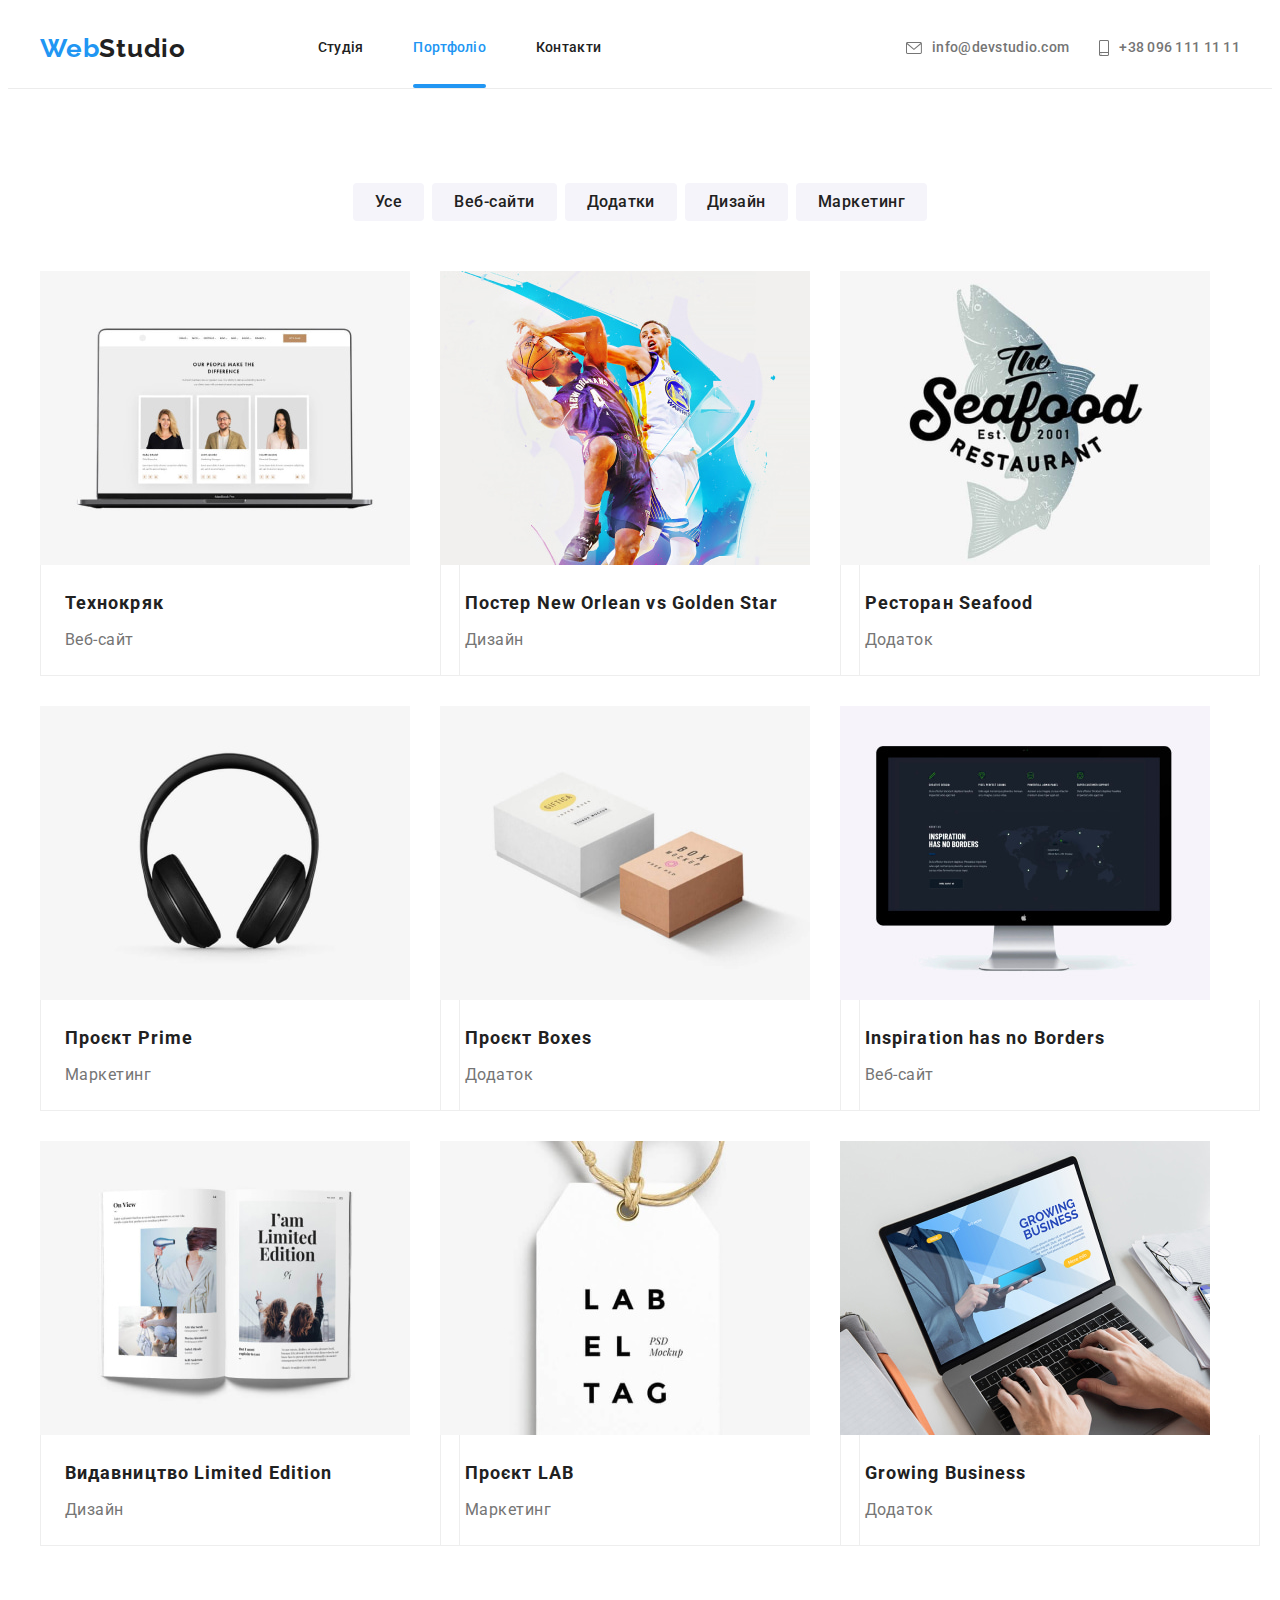
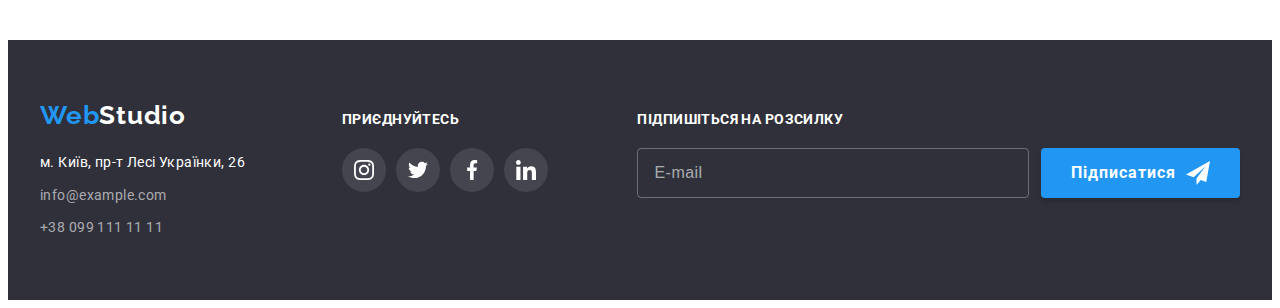
==== commit c50bfc07: "adaptive-beta" ====
--- a/portfolio.html
+++ b/portfolio.html
@@ -17,45 +17,71 @@
         crossorigin="anonymous" referrerpolicy="no-referrer" />
         
     <link rel="stylesheet" href="./css/main.min.css">
+
+    <script defer src="./js/mobile-menu.js"></script>
 </head>
 
 <body>
     <header class="header">
         <div class="container">
-            <nav class="header__navigation navigation">
-                <a class="navigation__logo logo" href="./index.html">
+            <nav class="header__menu menu">
+                <a class="header__logo logo" href="./index.html">
                     <span class="logo logo--accent">Web</span>Studio
                 </a>
-                <ul class="navigation__list">
-                    <li class="navigation__item">
-                        <a class="navigation__link" href="./index.html">Студія</a>
-                    </li>
-                    <li class="navigation__item">
-                        <a class="navigation__link navigation__link--current" href="./portfolio.html">Портфоліо</a>
-                    </li>
-                    <li class="navigation__item">
-                        <a class="navigation__link" href="#">Контакти</a>
-                    </li>
-                </ul>
+                <button class="menu__button" data-menu-button type="button" aria-expanded="false"
+                    aria-controls="menu__container" aria-label="кнопка мобільного меню">
+                    <svg class="menu__button-icon">
+                        <use class="menu__button-icon-open" href="./images/icons.svg#open-menu"></use>
+                        <use class="menu__button-icon-close" href="./images/icons.svg#close-menu"></use>
+                    </svg>
+                </button>
+                <div class="menu__container" id="menu__container" data-menu>
+                    <ul class="header__navigation navigation">
+                        <li class="navigation__item">
+                            <a class="navigation__link" href="./index.html">Студія</a>
+                        </li>
+                        <li class="navigation__item">
+                            <a class="navigation__link navigation__link--current" href="./portfolio.html">Портфоліо</a>
+                        </li>
+                        <li class="navigation__item">
+                            <a class="navigation__link" href="#">Контакти</a>
+                        </li>
+                    </ul>
+                    <ul class="header__contacts contacts">
+                        <li class="contacts__item contacts__item_mail">
+                            <a class="contacts__link" href="mailto:info@devstudio.com">
+                                <svg class="contacts__icon-mail">
+                                    <use href="./images/icons.svg#mail"></use>
+                                </svg>
+                                <span>info@devstudio.com</span>
+                            </a>
+                        </li>
+                        <li class="contacts__item contacts__item_phone">
+                            <a class="contacts__link" href="tel:+380961111111">
+                                <svg class="contacts__icon-phone">
+                                    <use href="./images/icons.svg#smartphone"></use>
+                                </svg>
+                                <span>+38 096 111 11 11</span>
+                            </a>
+                        </li>
+                    </ul>
+                    <ul class="header__socials">
+                        <li class="header__socials-item">
+                            <a class="header__socials-link" href="#">Instagram</a>
+                        </li>
+                        <li class="header__socials-item">
+                            <a class="header__socials-link" href="#">Twitter</a>
+                        </li>
+                        <li class="header__socials-item">
+                            <a class="header__socials-link" href="#">Facebook</a>
+                        </li>
+                        <li class="header__socials-item">
+                            <a class="header__socials-link" href="#">LinkedIn</a>
+                        </li>
+                    </ul>
+                </div>
+    
             </nav>
-            <ul class="header__contacts contacts">
-                <li class="contacts__item contacts__item_mail">
-                    <a class="contacts__link" href="mailto:info@devstudio.com">
-                        <svg class="contacts__icon-mail">
-                            <use href="./images/icons.svg#mail"></use>
-                        </svg>
-                        <span>info@devstudio.com</span>
-                    </a>
-                </li>
-                <li class="contacts__item contacts__item_phone">
-                    <a class="contacts__link" href="tel:+380961111111">
-                        <svg class="contacts__icon-phone">
-                            <use href="./images/icons.svg#smartphone"></use>
-                        </svg>
-                        <span>+38 096 111 11 11</span>                        
-                    </a>
-                </li>
-            </ul>
         </div>
     </header>
 
@@ -65,19 +91,19 @@
                 <h1 class="visually-hidden">Наші роботи</h1>
                 <ul class="filters">
                     <li class="filters__item">
-                        <button class="filters__button" type="button">Усе</button>
-                    </li>
-                    <li class="filters__item">
-                        <button class="filters__button" type="button">Веб-сайти</button>
-                    </li>
-                    <li class="filters__item">
-                        <button class="filters__button" type="button">Додатки</button>
-                    </li>
-                    <li class="filters__item">
-                        <button class="filters__button" type="button">Дизайн</button>
-                    </li>
-                    <li class="filters__item">
-                        <button class="filters__button" type="button">Маркетинг</button>
+                        <button class="filters__button" aria-label="кнопка сортування Усе" type="button">Усе</button>
+                    </li>
+                    <li class="filters__item">
+                        <button class="filters__button" aria-label="кнопка сортування Веб-сайти" type="button">Веб-сайти</button>
+                    </li>
+                    <li class="filters__item">
+                        <button class="filters__button" aria-label="кнопка сортування Додатки" type="button">Додатки</button>
+                    </li>
+                    <li class="filters__item">
+                        <button class="filters__button" aria-label="кнопка сортування Дизайн" type="button">Дизайн</button>
+                    </li>
+                    <li class="filters__item">
+                        <button class="filters__button" aria-label="кнопка сортування Маркетинг" type="button">Маркетинг</button>
                     </li>
                 </ul>
                 <ul class="projects">
@@ -286,7 +312,8 @@
                 <form class="footer__form js-speaker-form" name="subscribe-form">
                     <input class="footer__input-email" type="email" name="subscribe-email" autocomplete="email"
                         placeholder="E-mail">
-                    <button class="footer__button button" type="submit">Підписатися</button>
+                    <button class="footer__button button" aria-label="кнопка підпису на розсилку"
+                        type="submit">Підписатися</button>
                 </form>
             </div>
         </div>
--- a/css/main.min.css
+++ b/css/main.min.css
@@ -1,2 +1,2 @@
-h1,h2,h3,p,ul{margin:0;padding:0}.hero__button-order,.footer__button,.form__btn{font-weight:700;font-size:16px;line-height:1.87;letter-spacing:0.06em;color:#fff;background-color:#2196f3;box-shadow:0px 4px 4px rgba(0,0,0,0.15);border-radius:4px;transition:background-color 250ms cubic-bezier(0.4, 0, 0.2, 1)}.hero__button-order:hover,.footer__button:hover,.form__btn:hover,.hero__button-order:focus,.footer__button:focus,.form__btn:focus{background-color:#188ce8}.form__input,.form__textarea{border:1px solid rgba(33,33,33,0.2);border-radius:4px;transition:border-color 250ms cubic-bezier(0.4, 0, 0.2, 1)}.form__input:hover,.form__textarea:hover{border-color:#2196f3}.form__input:focus,.form__textarea:focus{outline:none;border-color:#2196f3}.navigation__link,.contacts__link{display:inline-flex;align-items:center;transition:color 250ms cubic-bezier(0.4, 0, 0.2, 1)}@media screen and (min-width: 1200px){.navigation__link,.contacts__link{padding-top:32px;padding-bottom:32px}}.job-types__title,.team__title,.clients__title{margin-bottom:30px;font-weight:700;font-size:28px;line-height:1.18;text-align:center;letter-spacing:0.03em;color:#212121}@media screen and (min-width: 1200px){.job-types__title,.team__title,.clients__title{margin-bottom:50px;font-size:36px;line-height:1.16}}body{font-family:"Roboto",sans-serif;font-style:normal;font-weight:400;color:#757575;background-color:#fff}ul{list-style:none}a{text-decoration:none;color:inherit}button{font-family:inherit;cursor:pointer;border:none}address{font-style:normal}img{display:block;max-width:100%;height:auto}textarea{resize:none}.container{margin:0 auto;padding-left:15px;padding-right:15px}@media screen and (min-width: 480px){.container{width:480px}}@media screen and (min-width: 768px){.container{width:768px}}@media screen and (min-width: 1200px){.container{width:1200px}}.section{padding:60px 0 60px 0}@media screen and (min-width: 1200px){.section{padding:94px 0 94px 0}}.visually-hidden{position:absolute;white-space:nowrap;width:1px;height:1px;overflow:hidden;border:0;padding:0;clip:rect(0 0 0 0);clip-path:inset(50%);margin:-1px}.logo{font-family:"Raleway",sans-serif;font-weight:700;font-size:24px;line-height:1.17;letter-spacing:0.03em}.logo--accent{color:#2196f3}@media screen and (min-width: 1200px){.logo{font-size:26px;line-height:1.19}}.socials{display:flex;justify-content:center;gap:10px}.socials__link{display:inline-flex;align-items:center;justify-content:center;width:44px;height:44px;border-radius:50%;transition:color 250ms cubic-bezier(0.4, 0, 0.2, 1),background-color 250ms cubic-bezier(0.4, 0, 0.2, 1)}.socials__link.footer__socials-link{color:#fff;background-color:rgba(255,255,255,0.1)}.socials__link.footer__socials-link:hover,.socials__link.footer__socials-link:focus{color:#fff;background-color:#2196f3}.socials__link.team__socials-link{color:#afb1b8;background-color:#fff}.socials__link.team__socials-link:hover,.socials__link.team__socials-link:focus{color:#fff;background-color:#2196f3}.socials__icon{width:20px;height:20px}.header{display:flex;align-items:center;justify-content:flex-start;height:60px;border-bottom:1px solid #ececec}@media screen and (min-width: 768px){.header{height:80px}.header>.container{display:flex;align-items:center;justify-content:flex-start}.header__navigation{display:flex;align-items:center;justify-content:flex-start}}@media screen and (min-width: 1200px){.header__contacts{display:flex;align-items:center;justify-content:center}}.navigation__logo{display:inline-block;margin-right:88px;color:#212121}@media screen and (min-width: 1200px){.navigation__logo{margin-right:93px}}.navigation__list{font-weight:500;font-size:14px;line-height:1.14;letter-spacing:0.02em}@media screen and (max-width: 767px){.navigation__list{display:none}}@media screen and (min-width: 768px){.navigation__list{display:flex}}.navigation__item:not(:last-child){margin-right:50px}.navigation__link{position:relative;padding-top:32px;padding-bottom:32px;color:#212121}.navigation__link:hover,.navigation__link:focus,.navigation__link--current{color:#2196f3}.navigation__link::after{position:absolute;bottom:0;right:0;content:'';display:inline-flex;width:100%;height:4px;background-color:#2196f3;border-radius:2px;transform:scale(0);opacity:0;transition:transform 250ms cubic-bezier(0.4, 0, 0.2, 1),opacity 250ms cubic-bezier(0.4, 0, 0.2, 1)}.navigation__link--current::after,.navigation__link:hover::after,.navigation__link:focus::after{transform:scale(1);opacity:1}.contacts{margin-left:auto;font-weight:500;font-size:12px;line-height:1.17;letter-spacing:0.02em}@media screen and (max-width: 767px){.contacts{display:none}}@media screen and (min-width: 1200px){.contacts{font-size:14px;line-height:1.14}}@media screen and (max-width: 1199px){.contacts__item:first-child{margin-bottom:10px}}@media screen and (min-width: 1200px){.contacts__item:not(:last-child){margin-right:30px}}.contacts__link{color:#757575;transition:fill 250ms cubic-bezier(0.4, 0, 0.2, 1),color 250ms cubic-bezier(0.4, 0, 0.2, 1)}.contacts__link:hover,.contacts__link:focus{color:#2196f3}.contacts__icon-mail{width:14px;height:10px;margin-right:8px}@media screen and (min-width: 1200px){.contacts__icon-mail{width:16px;height:12px;margin-right:10px}}.contacts__icon-phone{width:10px;height:14px;margin-right:8px}@media screen and (min-width: 1200px){.contacts__icon-phone{width:10px;height:16px;margin-right:10px}}.hero{padding:118px 0 118px 0;text-align:center;background-color:#2f303a}@media screen and (min-width: 1200px){.hero{padding:200px 0 200px 0}}.hero-owerlay{max-width:480px;height:400px;margin-left:auto;margin-right:auto;background-image:linear-gradient(to right, rgba(47,48,58,0.4), rgba(47,48,58,0.4));background-size:cover}@media screen and (min-width: 768px){.hero-owerlay{max-width:768px}}@media screen and (min-width: 1200px){.hero-owerlay{max-width:1600px;height:600px}}.hero__title{margin-right:auto;margin-bottom:30px;margin-left:auto;max-width:350px;font-weight:900;font-size:26px;line-height:1.61;letter-spacing:0.06em;text-transform:uppercase;color:#fff}@media screen and (min-width: 1200px){.hero__title{max-width:600px;font-size:44px;line-height:1.36}}.hero__button-order{padding:10px 24px}@media screen and (min-width: 1200px){.features.section{padding:94px 0 0 0}}@media screen and (min-width: 768px){.features__list{display:flex;justify-content:center;gap:30px;flex-wrap:wrap}}@media screen and (max-width: 767px){.features__item:not(:last-child){margin-bottom:30px}}@media screen and (min-width: 768px) and (max-width: 1199px){.features__item{width:354px}}@media screen and (min-width: 1200px){.features__item{width:270px}}.features__icons{display:inline-flex;align-items:center;justify-content:center;width:100%;height:120px;margin-bottom:30px;background-color:#f5f4fa;border-radius:4px}.features__icon{width:70px;height:70px}.features__title{margin-bottom:10px;font-weight:700;font-size:14px;line-height:1.14;letter-spacing:0.03em;text-transform:uppercase;color:#212121}@media screen and (max-width: 767px){.features__title{text-align:center}}.features__description{font-size:14px;line-height:1.71;letter-spacing:0.03em}@media screen and (max-width: 1199px){.job-types{display:none}}.job-types__list{display:flex;justify-content:center;gap:30px}.job-types-thumb{position:relative}.job-types__subtitle{position:absolute;bottom:0;padding-top:27px;padding-bottom:27px;width:100%;font-weight:700;font-size:14px;line-height:1.14;text-align:center;letter-spacing:0.03em;text-transform:uppercase;color:#fff;background-color:rgba(47,48,58,0.8)}.team{background-color:#f5f4fa}@media screen and (min-width: 768px){.team__list{display:flex;justify-content:center;gap:30px}}@media screen and (min-width: 768px) and (max-width: 1199px){.team__list{flex-wrap:wrap}}.team__item{padding-bottom:24px;width:100%;background-color:#fff;box-shadow:0px 1px 3px rgba(0,0,0,0.12),0px 1px 1px rgba(0,0,0,0.14),0px 2px 1px rgba(0,0,0,0.2);border-radius:0px 0px 4px 4px}@media screen and (max-width: 767px){.team__item:not(:last-child){margin-bottom:30px}}@media screen and (min-width: 768px){.team__item{width:354px}}@media screen and (min-width: 1200px){.team__item{width:270px;padding-bottom:30px}}.team__item-img{height:460px;margin-bottom:30px}@media screen and (min-width: 768px){.team__item-img{height:374px}}@media screen and (min-width: 1200px){.team__item-img{height:260px}}.team__item-title{margin-bottom:10px;font-weight:500;font-size:16px;line-height:1.18;text-align:center;letter-spacing:0.03em;color:#212121}.team__item-subtitle{margin-bottom:16px;font-size:16px;line-height:1.18;text-align:center;letter-spacing:0.03em}.clients__list{display:flex;justify-content:center;gap:30px}@media screen and (max-width: 1199px){.clients__list{flex-wrap:wrap}}.clients__link{display:inline-flex;align-items:center;justify-content:center;width:210px;height:92px;color:#afb1b8;border:1px solid #afb1b8;border-radius:4px;transition:border-color 250ms cubic-bezier(0.4, 0, 0.2, 1),color 250ms cubic-bezier(0.4, 0, 0.2, 1)}@media screen and (min-width: 768px){.clients__link{width:226px;height:92px}}@media screen and (min-width: 1200px){.clients__link{width:170px;height:92px}}.clients__link:hover,.clients__link:focus{border-color:#2196f3;color:#2196f3}.clients__icon{width:106px;height:60px}.footer{padding:60px 0 60px 0;text-align:center;font-size:14px;line-height:1.71;letter-spacing:0.03em;color:rgba(255,255,255,0.6);background-color:#2f303a}@media screen and (min-width: 1200px){.footer{text-align:left}}@media screen and (min-width: 768px){.footer__flex-container{display:flex;align-items:baseline;justify-content:center}}@media screen and (min-width: 768px) and (max-width: 1199px){.footer__flex-container{flex-wrap:wrap;justify-content:space-around}}@media screen and (min-width: 1200px){.footer__flex-container{justify-content:flex-start}}@media screen and (min-width: 768px){.footer__flex-item:nth-child(1){width:232px}.footer__flex-item:nth-child(2){width:206px}}@media screen and (max-width: 1199px){.footer__flex-item:not(:last-child){margin-bottom:60px}.footer__flex-item:nth-child(3){width:450px}}@media screen and (min-width: 1200px){.footer__flex-item:nth-child(1){margin-right:70px}.footer__flex-item:nth-child(3){margin-left:auto}}.footer__logo{display:block;margin-bottom:20px;color:#fff}@media screen and (min-width: 1200px){.footer__logo{display:inline-block}}.address__item:not(:last-child){margin-bottom:8px}@media screen and (min-width: 1200px){.address__item:not(:last-child){margin-bottom:9px}}.address__link[target]{color:#fff}.footer__title{margin-bottom:20px;font-weight:700;font-size:14px;line-height:1.14;letter-spacing:0.03em;text-transform:uppercase;color:#fff}.footer__form{display:flex;align-items:center;justify-content:center}@media screen and (max-width: 1199px){.footer__form{flex-wrap:wrap}}@media screen and (min-width: 1200px){.footer__form{justify-content:flex-start}}.footer__input-email{padding:14px 16px;width:450px;font-size:16px;line-height:1.25;letter-spacing:0.03em;color:#fff;background-color:transparent;border:1px solid rgba(255,255,255,0.3);border-radius:4px;transition:border-color 250ms cubic-bezier(0.4, 0, 0.2, 1)}@media screen and (max-width: 1199px){.footer__input-email{margin-bottom:20px}}@media screen and (min-width: 1200px){.footer__input-email{width:358px;margin-right:12px}}.footer__input-email:hover{border-color:#2196f3}.footer__input-email:focus{outline:none;border-color:#2196f3}.footer__input-email::placeholder{font-size:16px;line-height:1.25;letter-spacing:0.03em;color:rgba(255,255,255,0.6)}.footer__button{padding:10px 30px;display:inline-flex;align-items:center}.footer__button::after{content:'';display:inline-flex;width:24px;height:24px;margin-left:10px;background-image:url("data:image/svg+xml;charset=utf8,%3Csvg width='24' height='24' fill='none' xmlns='http://www.w3.org/2000/svg'%3E%3Cpath d='M24 0 0 13.5l7.67 2.84L19.5 5.25l-8.998 12.14.007.002-.009-.002V24l4.301-5.018L20.251 21 24 0Z' fill='%23fff'/%3E%3C/svg%3E")}.backdrop{position:fixed;top:0;right:0;bottom:0;left:0;background:rgba(0,0,0,0.2);z-index:999;visibility:hidden;opacity:0;transition:250ms ease-in}.backdrop-active{visibility:visible;opacity:1;transition:250ms ease-in}.modal{position:absolute;top:-1000px;left:50%;width:450px;padding:40px;background-color:#fff;box-shadow:0px 1px 3px rgba(0,0,0,0.12),0px 1px 1px rgba(0,0,0,0.14),0px 2px 1px rgba(0,0,0,0.2);border-radius:4px;z-index:1000;visibility:hidden;opacity:0;transform:translate(-50%, 0);transition:250ms ease-in}@media screen and (min-width: 1200px){.modal{width:528px}}.modal-active{visibility:visible;opacity:1;pointer-events:initial;top:50%;transform:translate(-50%, -50%);transition:250ms ease-in}.modal__title{margin-bottom:12px;font-weight:700;font-size:20px;line-height:1.15;text-align:center;letter-spacing:0.03em;color:#212121}.modal__close{position:absolute;top:8px;right:8px;display:inline-flex;align-items:center;justify-content:center;width:30px;height:30px;border-radius:50%;background-color:transparent;border:1px solid rgba(0,0,0,0.1);transition:250ms cubic-bezier(0.4, 0, 0.2, 1)}.modal__close:hover,.modal__close:focus{transform:rotate(360deg)}.modal__close-icon{width:18px;height:18px;transition:fill 250ms cubic-bezier(0.4, 0, 0.2, 1)}.modal__close:hover .modal__close-icon,.modal__close:focus .modal__close-icon{fill:#2196f3}.form__field{position:relative;display:flex;flex-direction:column;margin-bottom:10px}.form__field:nth-child(4){margin-bottom:20px}.form__label{margin-bottom:4px;font-size:12px;line-height:1.17;letter-spacing:0.01em;color:#757575}.form__input{width:100%;padding:10px 11px 10px 42px}.form__icon{position:absolute;top:50%;left:12px;width:18px;height:18px;transition:fill 250ms cubic-bezier(0.4, 0, 0.2, 1)}.form__input:hover ~ .form__icon,.form__input:focus ~ .form__icon{fill:#2196f3}.form__textarea{height:120px;padding:12px 16px}.form__textarea::placeholder{font-size:14px;line-height:1.14;letter-spacing:0.01em;color:rgba(117,117,117,0.5)}.form__field-checkbox{display:flex;align-items:center;justify-content:center;margin-bottom:30px}.form__label-checkbox{margin-left:8px;font-size:12px;line-height:1.17;letter-spacing:0.03em;color:#757575}@media screen and (min-width: 1200px){.form__label-checkbox{font-size:14px;line-height:1.71}}.form__input-checkbox{appearance:none}.form__checkbox-icon{display:inline-flex;width:16px;height:15px;border:2px solid #212121;border-radius:2px}.form__input-checkbox:checked+.form__checkbox-icon{background-color:#2196f3;background-image:url("data:image/svg+xml;charset=utf8,%3Csvg width='16' height='15' fill='none' xmlns='http://www.w3.org/2000/svg'%3E%3Cpath d='m3.957 7.752-.069-.066-.069.065-.888.842-.076.072.076.073 3.496 3.334.069.066.069-.066 7.504-7.158.076-.073-.076-.072-.882-.841-.069-.066-.069.066-6.553 6.246-2.539-2.422Z' fill='%23fff' stroke='%23fff' stroke-width='.2'/%3E%3C/svg%3E");background-position:center;background-origin:border-box;border-color:#2196f3}.form__link{color:#2196f3;text-decoration:underline}.form__btn{display:block;margin:0 auto;padding:10px 52px}.filters{display:flex;align-items:center;justify-content:center;flex-wrap:wrap;gap:15px 8px;margin-bottom:40px}@media screen and (min-width: 768px){.filters{margin-bottom:30px}}@media screen and (min-width: 1200px){.filters{margin-bottom:50px}}.filters__button{padding:6px 22px;font-weight:500;font-size:16px;line-height:1.62;letter-spacing:0.03em;color:#212121;background-color:#f5f4fa;border-radius:4px;transition:color 250ms cubic-bezier(0.4, 0, 0.2, 1),background-color 250ms cubic-bezier(0.4, 0, 0.2, 1),box-shadow 250ms cubic-bezier(0.4, 0, 0.2, 1)}.filters__button:hover,.filters__button:focus{color:#fff;background-color:#2196f3;box-shadow:0px 3px 1px rgba(0,0,0,0.1),0px 1px 2px rgba(0,0,0,0.08),0px 2px 2px rgba(0,0,0,0.12)}@media screen and (min-width: 768px){.projects{display:flex;justify-content:flex-start;gap:30px;flex-wrap:wrap}}.projects__item{width:450px}@media screen and (max-width: 767px){.projects__item:not(:last-child){margin-bottom:30px}}@media screen and (min-width: 768px){.projects__item{width:354px}}@media screen and (min-width: 1200px){.projects__item{width:370px}}.projects__link{display:inline-block;transition:box-shadow 250ms cubic-bezier(0.4, 0, 0.2, 1)}.projects__link:hover,.projects__link:focus{box-shadow:0px 1px 1px rgba(0,0,0,0.12),0px 4px 4px rgba(0,0,0,0.06),1px 4px 6px rgba(0,0,0,0.16)}.projects__link:hover .projects__overlay,.projects__link:hover .projects__overlay,.projects__link:focus .projects__overlay,.projects__link:focus .projects__overlay{transform:translateY(-100%)}.projects__thumb{position:relative;overflow:hidden}.projects__overlay{position:absolute;bottom:1;height:294px;display:flex;align-items:center;padding:63px 24px;background-color:rgba(33,150,243,0.9);transform:translateY(0);transition:transform 250ms cubic-bezier(0.4, 0, 0.2, 1)}.projects__overlay-text{font-size:18px;line-height:1.56;letter-spacing:0.03em;color:#fff}@media screen and (max-width: 767px){.projects__img{width:450px}}@media screen and (min-width: 768px) and (max-width: 1199px){.projects__img{width:354px}}.projects__text{width:100%;padding:20px 24px;border-right:1px solid #eee;border-bottom:1px solid #eee;border-left:1px solid #eee}@media screen and (min-width: 768px) and (max-width: 1199px){.projects__text{height:147px}}.projects__title{margin-bottom:4px;font-weight:700;font-size:18px;line-height:2;letter-spacing:0.06em;color:#212121}.projects__subtitle{font-size:16px;line-height:1.87;letter-spacing:0.03em}
+h1,h2,h3,p,ul,.menu__button{margin:0;padding:0}.hero__button-order,.footer__button,.form__btn{font-weight:700;font-size:16px;line-height:1.87;letter-spacing:0.06em;color:#fff;background-color:#2196f3;box-shadow:0px 4px 4px rgba(0,0,0,0.15);border-radius:4px;transition:background-color 250ms cubic-bezier(0.4, 0, 0.2, 1)}.hero__button-order:hover,.footer__button:hover,.form__btn:hover,.hero__button-order:focus,.footer__button:focus,.form__btn:focus{background-color:#188ce8}.form__input,.form__textarea{border:1px solid rgba(33,33,33,0.2);border-radius:4px;transition:border-color 250ms cubic-bezier(0.4, 0, 0.2, 1)}.form__input:hover,.form__textarea:hover{border-color:#2196f3}.form__input:focus,.form__textarea:focus{outline:none;border-color:#2196f3}.job-types__title,.team__title,.clients__title{margin-bottom:30px;font-weight:700;font-size:28px;line-height:1.18;text-align:center;letter-spacing:0.03em;color:#212121}@media screen and (min-width: 1200px){.job-types__title,.team__title,.clients__title{margin-bottom:50px;font-size:36px;line-height:1.16}}body{font-family:"Roboto",sans-serif;font-style:normal;font-weight:400;color:#757575;background-color:#fff}ul{list-style:none}a{text-decoration:none;color:inherit}button{font-family:inherit;cursor:pointer;border:none}address{font-style:normal}img{display:block;max-width:100%;height:auto}textarea{resize:none}.container{margin:0 auto;padding-left:15px;padding-right:15px}@media screen and (min-width: 480px){.container{width:480px}}@media screen and (min-width: 768px){.container{width:768px}}@media screen and (min-width: 1200px){.container{width:1200px}}.section{padding:60px 0 60px 0}@media screen and (min-width: 1200px){.section{padding:94px 0 94px 0}}.visually-hidden{position:absolute;white-space:nowrap;width:1px;height:1px;overflow:hidden;border:0;padding:0;clip:rect(0 0 0 0);clip-path:inset(50%);margin:-1px}.overflow-hidden{overflow:hidden}.logo{display:inline-flex;font-family:"Raleway",sans-serif;font-weight:700;font-size:24px;line-height:1.17;letter-spacing:0.03em}.logo--accent{color:#2196f3}@media screen and (min-width: 1200px){.logo{font-size:26px;line-height:1.19}}.header__logo{color:#212121}.footer__logo{display:block;margin-bottom:20px;color:#fff}@media screen and (min-width: 1200px){.footer__logo{display:inline-flex}}.socials{display:flex;justify-content:center;gap:10px}.socials__link{display:inline-flex;align-items:center;justify-content:center;width:44px;height:44px;border-radius:50%;transition:color 250ms cubic-bezier(0.4, 0, 0.2, 1),background-color 250ms cubic-bezier(0.4, 0, 0.2, 1)}.socials__link.footer__socials-link{color:#fff;background-color:rgba(255,255,255,0.1)}.socials__link.footer__socials-link:hover,.socials__link.footer__socials-link:focus{color:#fff;background-color:#2196f3}.socials__link.team__socials-link{color:#afb1b8;background-color:#fff}.socials__link.team__socials-link:hover,.socials__link.team__socials-link:focus{color:#fff;background-color:#2196f3}.socials__icon{width:20px;height:20px}.header{display:flex;align-items:center;justify-content:flex-start;height:60px;border-bottom:1px solid #ececec}.header>.container{min-width:320px}@media screen and (min-width: 768px){.header{height:80px}}.header__menu{display:flex;align-items:center;justify-content:space-between}@media screen and (min-width: 1200px){.header__contacts{display:flex;align-items:center;justify-content:center}}.menu__button{display:inline-flex;margin-left:auto;z-index:900;background-color:transparent;transition:fill 250ms cubic-bezier(0.4, 0, 0.2, 1)}.menu__button:hover,.menu__button:focus{fill:#2196f3}@media screen and (min-width: 767px){.menu__button{display:none}}.menu__button-icon{width:40px;height:40px}.menu__button-icon-open{visibility:visible;opacity:1}.menu__button.menu__button--active .menu__button-icon-open{visibility:hidden;opacity:0}.menu__button.menu__button--active .menu__button-icon-close{visibility:visible;opacity:1}.menu__button .menu__button-icon-close{visibility:hidden;opacity:0}.menu__container{display:flex;align-items:center;justify-content:end;flex-grow:1}@media screen and (max-width: 767px){.menu__container{position:absolute;top:-100vh;left:0;width:100vw;height:100vh;z-index:888;flex-direction:column;align-items:flex-start;padding:48px 40px;background:#fff;visibility:hidden;opacity:0;transition:250ms ease-in}.menu__container--active{top:0;visibility:visible;opacity:1;pointer-events:initial}}@media screen and (min-width: 768px){.navigation{display:flex;margin-right:84px}}@media screen and (min-width: 1200px){.navigation{margin-right:305px}}@media screen and (max-width: 767px){.navigation__item:not(:last-child){margin-bottom:32px}}@media screen and (min-width: 768px){.navigation__item:not(:last-child){margin-right:50px}}.navigation__link{display:inline-flex;font-weight:500;font-size:40px;line-height:1.175;letter-spacing:0.02em;color:#212121;transition:color 250ms cubic-bezier(0.4, 0, 0.2, 1)}.navigation__link:hover,.navigation__link:focus,.navigation__link--current{color:#2196f3}@media screen and (min-width: 768px){.navigation__link{font-size:14px;line-height:1.14;position:relative;padding-top:32px;padding-bottom:32px}.navigation__link::after{position:absolute;bottom:0;right:0;content:'';display:inline-flex;width:100%;height:4px;background-color:#2196f3;border-radius:2px;transform:scale(0);opacity:0;transition:transform 250ms cubic-bezier(0.4, 0, 0.2, 1),opacity 250ms cubic-bezier(0.4, 0, 0.2, 1)}.navigation__link--current::after,.navigation__link:hover::after,.navigation__link:focus::after{transform:scale(1);opacity:1}}@media screen and (max-width: 767px){.contacts{display:flex;flex-direction:column-reverse;margin-top:auto;margin-bottom:64px}}.contacts__item{font-weight:500;letter-spacing:0.02em}@media screen and (max-width: 380px){.contacts__item{margin-bottom:32px;font-size:24px}.contacts__item:last-child{color:#2196f3}}@media screen and (min-width: 381px) and (max-width: 767px){.contacts__item:last-child{margin-bottom:32px;font-size:34px;line-height:1.17;color:#2196f3}.contacts__item:first-child{font-size:24px;line-height:1.17}}@media screen and (min-width: 768px) and (max-width: 1199px){.contacts__item:first-child{margin-bottom:10px}}@media screen and (min-width: 1200px){.contacts__item:not(:last-child){margin-right:30px}}.contacts__link{display:flex;align-items:center;justify-content:flex-start;transition:fill 250ms cubic-bezier(0.4, 0, 0.2, 1),color 250ms cubic-bezier(0.4, 0, 0.2, 1)}.contacts__link:hover,.contacts__link:focus{color:#2196f3}@media screen and (min-width: 768px){.contacts__link{font-weight:500;font-size:12px;line-height:1.17;letter-spacing:0.02em;color:#757575}}@media screen and (min-width: 1200px){.contacts__link{font-size:14px;line-height:1.14}}.contacts__icon-mail{width:14px;height:10px;margin-right:8px}@media screen and (max-width: 767px){.contacts__icon-mail{display:none}}@media screen and (min-width: 1200px){.contacts__icon-mail{width:16px;height:12px;margin-right:10px}}.contacts__icon-phone{width:10px;height:14px;margin-right:8px}@media screen and (max-width: 767px){.contacts__icon-phone{display:none}}@media screen and (min-width: 1200px){.contacts__icon-phone{width:10px;height:16px;margin-right:10px}}.header__socials{display:flex}@media screen and (min-width: 768px){.header__socials{display:none}}.header__socials-item{padding-left:10px;padding-right:10px}.header__socials-item:first-child{padding-left:0}.header__socials-item:last-child{padding-right:0}.header__socials-item:not(:last-child){border-right:1px solid rgba(33,33,33,0.2)}@media screen and (max-width: 479px){.header__socials-item{padding-left:5px;padding-right:5px}}.header__socials-link{font-weight:500;font-size:18px;line-height:1.22;letter-spacing:0.02em;color:#2196f3}@media screen and (max-width: 479px){.header__socials-link{font-size:14px}}.hero{padding:118px 0 118px 0;text-align:center;background-color:#2f303a}@media screen and (min-width: 1200px){.hero{padding:200px 0 200px 0}}.hero-owerlay{max-width:480px;height:400px;margin-left:auto;margin-right:auto;background-image:linear-gradient(to right, rgba(47,48,58,0.4), rgba(47,48,58,0.4));background-size:cover}@media screen and (min-width: 768px){.hero-owerlay{max-width:768px}}@media screen and (min-width: 1200px){.hero-owerlay{max-width:1600px;height:600px}}.hero__title{margin-right:auto;margin-bottom:30px;margin-left:auto;max-width:350px;font-weight:900;font-size:26px;line-height:1.61;letter-spacing:0.06em;text-transform:uppercase;color:#fff}@media screen and (min-width: 1200px){.hero__title{max-width:600px;font-size:44px;line-height:1.36}}.hero__button-order{padding:10px 24px}@media screen and (min-width: 1200px){.features.section{padding:94px 0 0 0}}@media screen and (min-width: 768px){.features__list{display:flex;justify-content:center;gap:30px;flex-wrap:wrap}}@media screen and (max-width: 767px){.features__item:not(:last-child){margin-bottom:30px}}@media screen and (min-width: 768px) and (max-width: 1199px){.features__item{width:354px}}@media screen and (min-width: 1200px){.features__item{width:270px}}.features__icons{display:inline-flex;align-items:center;justify-content:center;width:100%;height:120px;margin-bottom:30px;background-color:#f5f4fa;border-radius:4px}.features__icon{width:70px;height:70px}.features__title{margin-bottom:10px;font-weight:700;font-size:14px;line-height:1.14;letter-spacing:0.03em;text-transform:uppercase;color:#212121}@media screen and (max-width: 767px){.features__title{text-align:center}}.features__description{font-size:14px;line-height:1.71;letter-spacing:0.03em}@media screen and (max-width: 1199px){.job-types{display:none}}.job-types__list{display:flex;justify-content:center;gap:30px}.job-types-thumb{position:relative}.job-types__subtitle{position:absolute;bottom:0;padding-top:27px;padding-bottom:27px;width:100%;font-weight:700;font-size:14px;line-height:1.14;text-align:center;letter-spacing:0.03em;text-transform:uppercase;color:#fff;background-color:rgba(47,48,58,0.8)}.team{background-color:#f5f4fa}@media screen and (min-width: 768px){.team__list{display:flex;justify-content:center;gap:30px}}@media screen and (min-width: 768px) and (max-width: 1199px){.team__list{flex-wrap:wrap}}.team__item{padding-bottom:24px;width:100%;background-color:#fff;box-shadow:0px 1px 3px rgba(0,0,0,0.12),0px 1px 1px rgba(0,0,0,0.14),0px 2px 1px rgba(0,0,0,0.2);border-radius:0px 0px 4px 4px}@media screen and (max-width: 767px){.team__item:not(:last-child){margin-bottom:30px}}@media screen and (min-width: 768px){.team__item{width:354px}}@media screen and (min-width: 1200px){.team__item{width:270px;padding-bottom:30px}}.team__item-img{height:460px;margin-bottom:30px}@media screen and (min-width: 768px){.team__item-img{height:374px}}@media screen and (min-width: 1200px){.team__item-img{height:260px}}.team__item-title{margin-bottom:10px;font-weight:500;font-size:16px;line-height:1.18;text-align:center;letter-spacing:0.03em;color:#212121}.team__item-subtitle{margin-bottom:16px;font-size:16px;line-height:1.18;text-align:center;letter-spacing:0.03em}.clients__list{display:flex;justify-content:center;gap:30px}@media screen and (max-width: 1199px){.clients__list{flex-wrap:wrap}}.clients__link{display:inline-flex;align-items:center;justify-content:center;width:210px;height:92px;color:#afb1b8;border:1px solid #afb1b8;border-radius:4px;transition:border-color 250ms cubic-bezier(0.4, 0, 0.2, 1),color 250ms cubic-bezier(0.4, 0, 0.2, 1)}@media screen and (min-width: 768px){.clients__link{width:226px;height:92px}}@media screen and (min-width: 1200px){.clients__link{width:170px;height:92px}}.clients__link:hover,.clients__link:focus{border-color:#2196f3;color:#2196f3}.clients__icon{width:106px;height:60px}.footer{padding:60px 0 60px 0;text-align:center;font-size:14px;line-height:1.71;letter-spacing:0.03em;color:rgba(255,255,255,0.6);background-color:#2f303a}@media screen and (min-width: 1200px){.footer{text-align:left}}@media screen and (min-width: 768px){.footer__flex-container{display:flex;align-items:baseline;justify-content:center}}@media screen and (min-width: 768px) and (max-width: 1199px){.footer__flex-container{flex-wrap:wrap;justify-content:space-around}}@media screen and (min-width: 1200px){.footer__flex-container{justify-content:flex-start}}@media screen and (min-width: 768px){.footer__flex-item:nth-child(1){width:232px}.footer__flex-item:nth-child(2){width:206px}}@media screen and (max-width: 1199px){.footer__flex-item:not(:last-child){margin-bottom:60px}.footer__flex-item:nth-child(3){max-width:450px}}@media screen and (min-width: 1200px){.footer__flex-item:nth-child(1){margin-right:70px}.footer__flex-item:nth-child(3){margin-left:auto}}.address__item:not(:last-child){margin-bottom:8px}@media screen and (min-width: 1200px){.address__item:not(:last-child){margin-bottom:9px}}.address__link[target]{color:#fff}.footer__title{margin-bottom:20px;font-weight:700;font-size:14px;line-height:1.14;letter-spacing:0.03em;text-transform:uppercase;color:#fff}.footer__form{display:flex;align-items:center;justify-content:center}@media screen and (max-width: 1199px){.footer__form{flex-wrap:wrap}}@media screen and (min-width: 1200px){.footer__form{justify-content:flex-start}}.footer__input-email{padding:14px 16px;width:450px;font-size:16px;line-height:1.25;letter-spacing:0.03em;color:#fff;background-color:transparent;border:1px solid rgba(255,255,255,0.3);border-radius:4px;transition:border-color 250ms cubic-bezier(0.4, 0, 0.2, 1)}@media screen and (max-width: 1199px){.footer__input-email{margin-bottom:20px}}@media screen and (min-width: 1200px){.footer__input-email{width:358px;margin-right:12px}}.footer__input-email:hover{border-color:#2196f3}.footer__input-email:focus{outline:none;border-color:#2196f3}.footer__input-email::placeholder{font-size:16px;line-height:1.25;letter-spacing:0.03em;color:rgba(255,255,255,0.6)}.footer__button{padding:10px 30px;display:inline-flex;align-items:center}.footer__button::after{content:'';display:inline-flex;width:24px;height:24px;margin-left:10px;background-image:url("data:image/svg+xml;charset=utf8,%3Csvg width='24' height='24' fill='none' xmlns='http://www.w3.org/2000/svg'%3E%3Cpath d='M24 0 0 13.5l7.67 2.84L19.5 5.25l-8.998 12.14.007.002-.009-.002V24l4.301-5.018L20.251 21 24 0Z' fill='%23fff'/%3E%3C/svg%3E")}.backdrop{position:fixed;top:0;right:0;bottom:0;left:0;background:rgba(0,0,0,0.2);z-index:999;visibility:hidden;opacity:0;overflow-y:scroll;transition:250ms ease-in}.backdrop-active{visibility:visible;opacity:1;transition:250ms ease-in}.modal{position:absolute;top:-1000px;left:50%;width:450px;padding:40px;background-color:#fff;box-shadow:0px 1px 3px rgba(0,0,0,0.12),0px 1px 1px rgba(0,0,0,0.14),0px 2px 1px rgba(0,0,0,0.2);border-radius:4px;z-index:1000;visibility:hidden;opacity:0;transform:translate(-50%, 0);transition:250ms ease-in}@media screen and (max-width: 479px){.modal{max-width:calc(100vw - 30px);padding:40px 15px}}@media screen and (min-width: 1200px){.modal{width:528px}}.modal-active{visibility:visible;opacity:1;pointer-events:initial;top:50%;transform:translate(-50%, -50%);transition:250ms ease-in}.modal__title{margin-bottom:12px;font-weight:700;font-size:20px;line-height:1.15;text-align:center;letter-spacing:0.03em;color:#212121}.modal__close{position:absolute;top:8px;right:8px;display:inline-flex;align-items:center;justify-content:center;width:30px;height:30px;border-radius:50%;background-color:transparent;border:1px solid rgba(0,0,0,0.1);transition:250ms cubic-bezier(0.4, 0, 0.2, 1)}.modal__close:hover,.modal__close:focus{transform:rotate(360deg)}.modal__close-icon{width:18px;height:18px;transition:fill 250ms cubic-bezier(0.4, 0, 0.2, 1)}.modal__close:hover .modal__close-icon,.modal__close:focus .modal__close-icon{fill:#2196f3}.form__field{position:relative;display:flex;flex-direction:column;margin-bottom:10px}.form__field:nth-child(4){margin-bottom:20px}.form__label{margin-bottom:4px;font-size:12px;line-height:1.17;letter-spacing:0.01em;color:#757575}.form__input{width:100%;padding:10px 11px 10px 42px}.form__icon{position:absolute;top:50%;left:12px;width:18px;height:18px;transition:fill 250ms cubic-bezier(0.4, 0, 0.2, 1)}.form__input:hover ~ .form__icon,.form__input:focus ~ .form__icon{fill:#2196f3}.form__textarea{height:120px;padding:12px 16px}.form__textarea::placeholder{font-size:14px;line-height:1.14;letter-spacing:0.01em;color:rgba(117,117,117,0.5)}.form__field-checkbox{display:flex;align-items:center;justify-content:center;margin-bottom:30px}.form__label-checkbox{margin-left:8px;font-size:12px;line-height:1.17;letter-spacing:0.03em;color:#757575}@media screen and (max-width: 480px){.form__label-checkbox{max-width:calc(100% - 24px)}}@media screen and (min-width: 1200px){.form__label-checkbox{font-size:14px;line-height:1.71}}.form__input-checkbox{appearance:none}.form__checkbox-icon{display:inline-flex;width:16px;height:15px;border:2px solid #212121;border-radius:2px}.form__input-checkbox:checked+.form__checkbox-icon{background-color:#2196f3;background-image:url("data:image/svg+xml;charset=utf8,%3Csvg width='16' height='15' fill='none' xmlns='http://www.w3.org/2000/svg'%3E%3Cpath d='m3.957 7.752-.069-.066-.069.065-.888.842-.076.072.076.073 3.496 3.334.069.066.069-.066 7.504-7.158.076-.073-.076-.072-.882-.841-.069-.066-.069.066-6.553 6.246-2.539-2.422Z' fill='%23fff' stroke='%23fff' stroke-width='.2'/%3E%3C/svg%3E");background-position:center;background-origin:border-box;border-color:#2196f3}.form__link{color:#2196f3;text-decoration:underline}.form__btn{display:block;margin:0 auto;padding:10px 52px}.filters{display:flex;align-items:center;justify-content:center;flex-wrap:wrap;gap:15px 8px;margin-bottom:40px}@media screen and (min-width: 768px){.filters{margin-bottom:30px}}@media screen and (min-width: 1200px){.filters{margin-bottom:50px}}.filters__button{padding:6px 22px;font-weight:500;font-size:16px;line-height:1.62;letter-spacing:0.03em;color:#212121;background-color:#f5f4fa;border-radius:4px;transition:color 250ms cubic-bezier(0.4, 0, 0.2, 1),background-color 250ms cubic-bezier(0.4, 0, 0.2, 1),box-shadow 250ms cubic-bezier(0.4, 0, 0.2, 1)}.filters__button:hover,.filters__button:focus{color:#fff;background-color:#2196f3;box-shadow:0px 3px 1px rgba(0,0,0,0.1),0px 1px 2px rgba(0,0,0,0.08),0px 2px 2px rgba(0,0,0,0.12)}@media screen and (min-width: 768px){.projects{display:flex;justify-content:flex-start;gap:30px;flex-wrap:wrap}}.projects__item{max-width:450px}@media screen and (max-width: 767px){.projects__item:not(:last-child){margin-bottom:30px}}@media screen and (min-width: 768px){.projects__item{width:354px}}@media screen and (min-width: 1200px){.projects__item{width:370px}}.projects__link{display:inline-block;transition:box-shadow 250ms cubic-bezier(0.4, 0, 0.2, 1)}.projects__link:hover,.projects__link:focus{box-shadow:0px 1px 1px rgba(0,0,0,0.12),0px 4px 4px rgba(0,0,0,0.06),1px 4px 6px rgba(0,0,0,0.16)}.projects__link:hover .projects__overlay,.projects__link:hover .projects__overlay,.projects__link:focus .projects__overlay,.projects__link:focus .projects__overlay{transform:translateY(-100%)}.projects__thumb{position:relative;overflow:hidden}.projects__overlay{position:absolute;bottom:1;height:294px;display:flex;align-items:center;padding:63px 24px;background-color:rgba(33,150,243,0.9);transform:translateY(0);transition:transform 250ms cubic-bezier(0.4, 0, 0.2, 1)}@media screen and (max-width: 360px){.projects__overlay{height:235px;padding:33px 24px}}.projects__overlay-text{font-size:18px;line-height:1.56;letter-spacing:0.03em;color:#fff}@media screen and (max-width: 360px){.projects__overlay-text{font-size:14px}}@media screen and (max-width: 767px){.projects__img{width:450px}}@media screen and (min-width: 768px) and (max-width: 1199px){.projects__img{width:354px}}.projects__text{width:100%;padding:20px 24px;border-right:1px solid #eee;border-bottom:1px solid #eee;border-left:1px solid #eee}@media screen and (max-width: 400px){.projects__text{height:147px}}@media screen and (min-width: 768px) and (max-width: 1199px){.projects__text{height:147px}}.projects__title{margin-bottom:4px;font-weight:700;font-size:18px;line-height:2;letter-spacing:0.06em;color:#212121}.projects__subtitle{font-size:16px;line-height:1.87;letter-spacing:0.03em}
 /*# sourceMappingURL=main.min.css.map */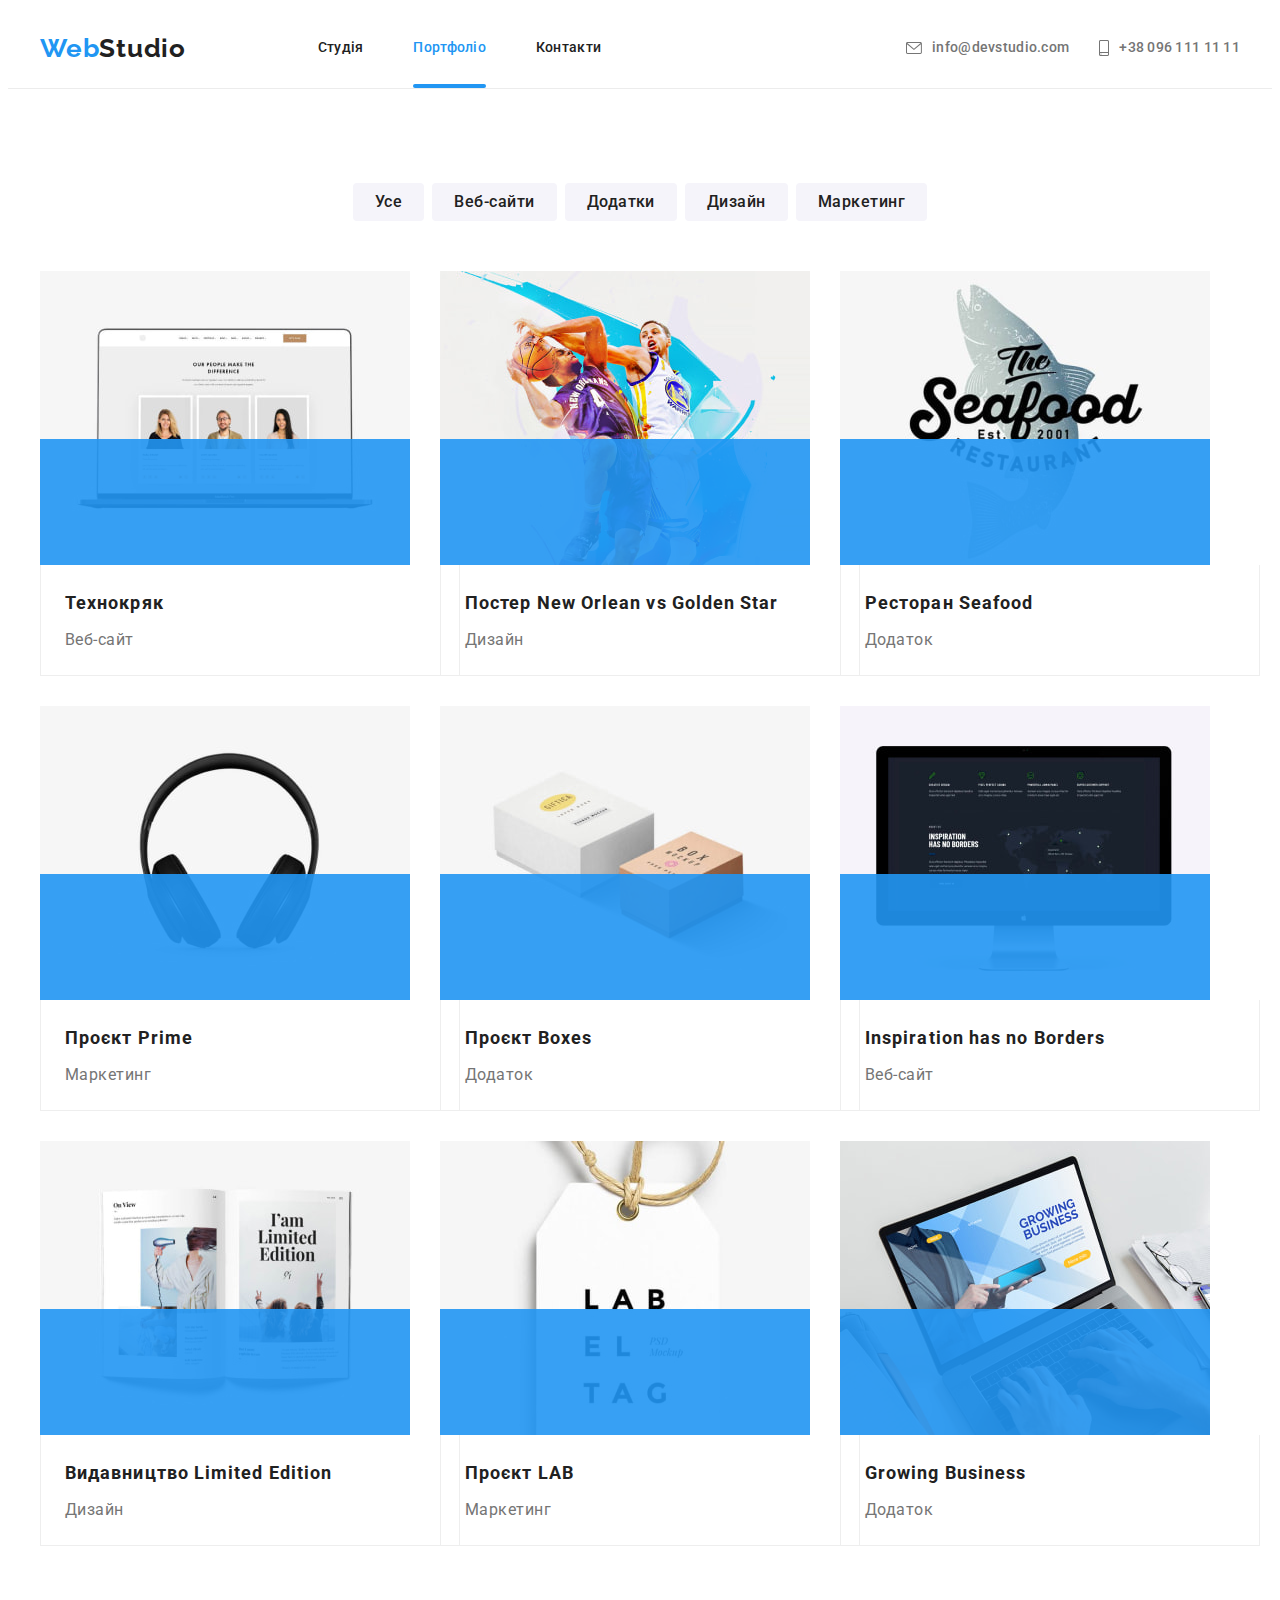
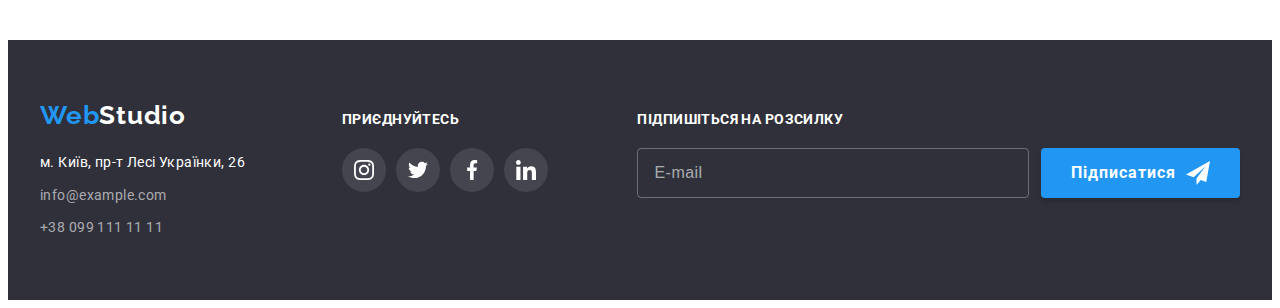
==== commit 39d50712: "HW done" ====
--- a/portfolio.html
+++ b/portfolio.html
@@ -110,8 +110,15 @@
                     <li class="projects__item">
                         <a href="#" class="projects__link">
                             <div class="projects__thumb">
-                                <img class="projects__img" src="./images/projects/project-1.jpg" width="370" height="294"
-                                alt="ноутбук з відкритим сайтом Технокряк">                                                           
+                                <img class="projects__img" srcset="
+                                    ./images/projects/480/project-1-480.jpg       450w,
+                                    ./images/projects/480/project-1-480@2x.jpg    900w,
+                                    ./images/projects/768/project-1-768.jpg       354w,
+                                    ./images/projects/768/project-1-768@2x.jpg    708w,
+                                    ./images/projects/1200/project-1-1200.jpg     370w,
+                                    ./images/projects/1200/project-1-1200@2x.jpg  740w
+                                    " sizes="(min-width: 1200px) 370px, (min-width: 768px) 354px, (max-width: 767px) 450px"
+                                    src="./images/projects/480/project-1-480.jpg" alt="ноутбук з відкритим сайтом Технокряк" />
                                 <div class="projects__overlay">
                                     <p class="projects__overlay-text">Технокряк це сучасний майданчик поширення коронавірусу. Компанії використовують цю платформу для цифрового шпигунства та
                                     атак на захищені сервери конкурентів.</p>
@@ -126,8 +133,16 @@
                     <li class="projects__item">
                         <a href="#" class="projects__link">
                             <div class="projects__thumb">
-                                <img class="projects__img" src="./images/projects/project-2.jpg" width="370" height="294"
-                                alt="постер із зображенням двох баскетболістів">
+                                <img class="projects__img" srcset="
+                                    ./images/projects/480/project-2-480.jpg       450w,
+                                    ./images/projects/480/project-2-480@2x.jpg    900w,
+                                    ./images/projects/768/project-2-768.jpg       354w,
+                                    ./images/projects/768/project-2-768@2x.jpg    708w,
+                                    ./images/projects/1200/project-2-1200.jpg     370w,
+                                    ./images/projects/1200/project-2-1200@2x.jpg  740w
+                                    "
+                                    sizes="(min-width: 1200px) 370px, (min-width: 768px) 354px, (max-width: 767px) 450px"
+                                    src="./images/projects/480/project-2-480.jpg" alt="постер із зображенням двох баскетболістів" />
                                 <div class="projects__overlay">
                                     <p class="projects__overlay-text">Технокряк це сучасний майданчик поширення коронавірусу. Компанії використовують цю платформу для цифрового шпигунства та
                                     атак на захищені сервери конкурентів.</p>
@@ -142,7 +157,16 @@
                     <li class="projects__item">
                         <a href="#" class="projects__link">
                             <div class="projects__thumb">
-                                <img class="projects__img" src="./images/projects/project-3.jpg" width="370" height="294" alt="логотимп ресторану Seafood">
+                                <img class="projects__img" srcset="
+                                    ./images/projects/480/project-3-480.jpg       450w,
+                                    ./images/projects/480/project-3-480@2x.jpg    900w,
+                                    ./images/projects/768/project-3-768.jpg       354w,
+                                    ./images/projects/768/project-3-768@2x.jpg    708w,
+                                    ./images/projects/1200/project-3-1200.jpg     370w,
+                                    ./images/projects/1200/project-3-1200@2x.jpg  740w
+                                    "
+                                    sizes="(min-width: 1200px) 370px, (min-width: 768px) 354px, (max-width: 767px) 450px"
+                                    src="./images/projects/480/project-3-480.jpg" alt="логотимп ресторану Seafood" />
                                 <div class="projects__overlay">
                                     <p class="projects__overlay-text">Технокряк це сучасний майданчик поширення коронавірусу. Компанії використовують цю платформу для цифрового шпигунства та
                                     атак на захищені сервери конкурентів.</p>
@@ -157,7 +181,16 @@
                     <li class="projects__item">
                         <a href="#" class="projects__link">
                             <div class="projects__thumb">
-                                <img class="projects__img" src="./images/projects/project-4.jpg" width="370" height="294" alt="чорні накладні навушники">
+                                <img class="projects__img" srcset="
+                                    ./images/projects/480/project-4-480.jpg       450w,
+                                    ./images/projects/480/project-4-480@2x.jpg    900w,
+                                    ./images/projects/768/project-4-768.jpg       354w,
+                                    ./images/projects/768/project-4-768@2x.jpg    708w,
+                                    ./images/projects/1200/project-4-1200.jpg     370w,
+                                    ./images/projects/1200/project-4-1200@2x.jpg  740w
+                                    "
+                                    sizes="(min-width: 1200px) 370px, (min-width: 768px) 354px, (max-width: 767px) 450px"
+                                    src="./images/projects/480/project-4-480.jpg" alt="чорні накладні навушники" />
                                 <div class="projects__overlay">
                                     <p class="projects__overlay-text">Технокряк це сучасний майданчик поширення коронавірусу. Компанії використовують цю платформу для цифрового шпигунства та
                                     атак на захищені сервери конкурентів.</p>
@@ -172,8 +205,16 @@
                     <li class="projects__item">
                         <a href="#" class="projects__link">
                             <div class="projects__thumb">
-                                <img class="projects__img" src="./images/projects/project-5.jpg" width="370" height="294"
-                                alt="зображені білий та помаранчевий бокси">
+                                <img class="projects__img" srcset="
+                                    ./images/projects/480/project-5-480.jpg       450w,
+                                    ./images/projects/480/project-5-480@2x.jpg    900w,
+                                    ./images/projects/768/project-5-768.jpg       354w,
+                                    ./images/projects/768/project-5-768@2x.jpg    708w,
+                                    ./images/projects/1200/project-5-1200.jpg     370w,
+                                    ./images/projects/1200/project-5-1200@2x.jpg  740w
+                                    "
+                                    sizes="(min-width: 1200px) 370px, (min-width: 768px) 354px, (max-width: 767px) 450px"
+                                    src="./images/projects/480/project-5-480.jpg" alt="зображені білий та помаранчевий бокси" />
                                 <div class="projects__overlay">
                                     <p class="projects__overlay-text">Технокряк це сучасний майданчик поширення коронавірусу. Компанії використовують цю платформу для цифрового шпигунства та
                                     атак на захищені сервери конкурентів.</p>
@@ -188,8 +229,16 @@
                     <li class="projects__item">
                         <a href="#" class="projects__link">
                             <div class="projects__thumb">
-                                <img class="projects__img" src="./images/projects/project-6.jpg" width="370" height="294"
-                                alt="мак з відкритим сайтом Inspiration has no Borders">
+                                <img class="projects__img" srcset="
+                                    ./images/projects/480/project-6-480.jpg       450w,
+                                    ./images/projects/480/project-6-480@2x.jpg    900w,
+                                    ./images/projects/768/project-6-768.jpg       354w,
+                                    ./images/projects/768/project-6-768@2x.jpg    708w,
+                                    ./images/projects/1200/project-6-1200.jpg     370w,
+                                    ./images/projects/1200/project-6-1200@2x.jpg  740w
+                                    "
+                                    sizes="(min-width: 1200px) 370px, (min-width: 768px) 354px, (max-width: 767px) 450px"
+                                    src="./images/projects/480/project-6-480.jpg" alt="мак з відкритим сайтом Inspiration has no Borders" />                                
                                 <div class="projects__overlay">
                                     <p class="projects__overlay-text">Технокряк це сучасний майданчик поширення коронавірусу. Компанії використовують цю платформу для цифрового шпигунства та
                                     атак на захищені сервери конкурентів.</p>
@@ -204,8 +253,16 @@
                     <li class="projects__item">
                         <a href="#" class="projects__link">
                             <div class="projects__thumb">
-                                <img class="projects__img" src="./images/projects/project-7.jpg" width="370" height="294"
-                                alt="розгортка книги лімітованого видання">
+                                <img class="projects__img" srcset="
+                                    ./images/projects/480/project-7-480.jpg       450w,
+                                    ./images/projects/480/project-7-480@2x.jpg    900w,
+                                    ./images/projects/768/project-7-768.jpg       354w,
+                                    ./images/projects/768/project-7-768@2x.jpg    708w,
+                                    ./images/projects/1200/project-7-1200.jpg     370w,
+                                    ./images/projects/1200/project-7-1200@2x.jpg  740w
+                                    "
+                                    sizes="(min-width: 1200px) 370px, (min-width: 768px) 354px, (max-width: 767px) 450px"
+                                    src="./images/projects/480/project-7-480.jpg" alt="розгортка книги лімітованого видання" />                                
                                 <div class="projects__overlay">
                                     <p class="projects__overlay-text">Технокряк це сучасний майданчик поширення коронавірусу. Компанії використовують цю платформу для цифрового шпигунства та
                                     атак на захищені сервери конкурентів.</p>
@@ -220,7 +277,16 @@
                     <li class="projects__item">
                         <a href="#" class="projects__link">
                             <div class="projects__thumb">
-                                <img class="projects__img" src="./images/projects/project-8.jpg" width="370" height="294" alt="логотип проєкту LAB">
+                                <img class="projects__img" srcset="
+                                    ./images/projects/480/project-8-480.jpg       450w,
+                                    ./images/projects/480/project-8-480@2x.jpg    900w,
+                                    ./images/projects/768/project-8-768.jpg       354w,
+                                    ./images/projects/768/project-8-768@2x.jpg    708w,
+                                    ./images/projects/1200/project-8-1200.jpg     370w,
+                                    ./images/projects/1200/project-8-1200@2x.jpg  740w
+                                    "
+                                    sizes="(min-width: 1200px) 370px, (min-width: 768px) 354px, (max-width: 767px) 450px"
+                                    src="./images/projects/480/project-8-480.jpg" alt="логотип проєкту LAB" />
                                 <div class="projects__overlay">
                                     <p class="projects__overlay-text">Технокряк це сучасний майданчик поширення коронавірусу. Компанії використовують цю платформу для цифрового шпигунства та
                                     атак на захищені сервери конкурентів.</p>
@@ -235,8 +301,16 @@
                     <li class="projects__item">
                         <a href="#" class="projects__link">
                             <div class="projects__thumb">
-                                <img class="projects__img" src="./images/projects/project-9.jpg" width="370" height="294"
-                                alt="на ноутбуці відкритий додаток Growing Business">
+                                <img class="projects__img" srcset="
+                                    ./images/projects/480/project-9-480.jpg       450w,
+                                    ./images/projects/480/project-9-480@2x.jpg    900w,
+                                    ./images/projects/768/project-9-768.jpg       354w,
+                                    ./images/projects/768/project-9-768@2x.jpg    708w,
+                                    ./images/projects/1200/project-9-1200.jpg     370w,
+                                    ./images/projects/1200/project-9-1200@2x.jpg  740w
+                                    "
+                                    sizes="(min-width: 1200px) 370px, (min-width: 768px) 354px, (max-width: 767px) 450px"
+                                    src="./images/projects/480/project-9-480.jpg" alt="на ноутбуці відкритий додаток Growing Business" />                                
                                 <div class="projects__overlay">
                                     <p class="projects__overlay-text">Технокряк це сучасний майданчик поширення коронавірусу. Компанії використовують цю платформу для цифрового шпигунства та
                                     атак на захищені сервери конкурентів.</p>
--- a/css/main.min.css
+++ b/css/main.min.css
@@ -1,2 +1,2 @@
-h1,h2,h3,p,ul,.menu__button{margin:0;padding:0}.hero__button-order,.footer__button,.form__btn{font-weight:700;font-size:16px;line-height:1.87;letter-spacing:0.06em;color:#fff;background-color:#2196f3;box-shadow:0px 4px 4px rgba(0,0,0,0.15);border-radius:4px;transition:background-color 250ms cubic-bezier(0.4, 0, 0.2, 1)}.hero__button-order:hover,.footer__button:hover,.form__btn:hover,.hero__button-order:focus,.footer__button:focus,.form__btn:focus{background-color:#188ce8}.form__input,.form__textarea{border:1px solid rgba(33,33,33,0.2);border-radius:4px;transition:border-color 250ms cubic-bezier(0.4, 0, 0.2, 1)}.form__input:hover,.form__textarea:hover{border-color:#2196f3}.form__input:focus,.form__textarea:focus{outline:none;border-color:#2196f3}.job-types__title,.team__title,.clients__title{margin-bottom:30px;font-weight:700;font-size:28px;line-height:1.18;text-align:center;letter-spacing:0.03em;color:#212121}@media screen and (min-width: 1200px){.job-types__title,.team__title,.clients__title{margin-bottom:50px;font-size:36px;line-height:1.16}}body{font-family:"Roboto",sans-serif;font-style:normal;font-weight:400;color:#757575;background-color:#fff}ul{list-style:none}a{text-decoration:none;color:inherit}button{font-family:inherit;cursor:pointer;border:none}address{font-style:normal}img{display:block;max-width:100%;height:auto}textarea{resize:none}.container{margin:0 auto;padding-left:15px;padding-right:15px}@media screen and (min-width: 480px){.container{width:480px}}@media screen and (min-width: 768px){.container{width:768px}}@media screen and (min-width: 1200px){.container{width:1200px}}.section{padding:60px 0 60px 0}@media screen and (min-width: 1200px){.section{padding:94px 0 94px 0}}.visually-hidden{position:absolute;white-space:nowrap;width:1px;height:1px;overflow:hidden;border:0;padding:0;clip:rect(0 0 0 0);clip-path:inset(50%);margin:-1px}.overflow-hidden{overflow:hidden}.logo{display:inline-flex;font-family:"Raleway",sans-serif;font-weight:700;font-size:24px;line-height:1.17;letter-spacing:0.03em}.logo--accent{color:#2196f3}@media screen and (min-width: 1200px){.logo{font-size:26px;line-height:1.19}}.header__logo{color:#212121}.footer__logo{display:block;margin-bottom:20px;color:#fff}@media screen and (min-width: 1200px){.footer__logo{display:inline-flex}}.socials{display:flex;justify-content:center;gap:10px}.socials__link{display:inline-flex;align-items:center;justify-content:center;width:44px;height:44px;border-radius:50%;transition:color 250ms cubic-bezier(0.4, 0, 0.2, 1),background-color 250ms cubic-bezier(0.4, 0, 0.2, 1)}.socials__link.footer__socials-link{color:#fff;background-color:rgba(255,255,255,0.1)}.socials__link.footer__socials-link:hover,.socials__link.footer__socials-link:focus{color:#fff;background-color:#2196f3}.socials__link.team__socials-link{color:#afb1b8;background-color:#fff}.socials__link.team__socials-link:hover,.socials__link.team__socials-link:focus{color:#fff;background-color:#2196f3}.socials__icon{width:20px;height:20px}.header{display:flex;align-items:center;justify-content:flex-start;height:60px;border-bottom:1px solid #ececec}.header>.container{min-width:320px}@media screen and (min-width: 768px){.header{height:80px}}.header__menu{display:flex;align-items:center;justify-content:space-between}@media screen and (min-width: 1200px){.header__contacts{display:flex;align-items:center;justify-content:center}}.menu__button{display:inline-flex;margin-left:auto;z-index:900;background-color:transparent;transition:fill 250ms cubic-bezier(0.4, 0, 0.2, 1)}.menu__button:hover,.menu__button:focus{fill:#2196f3}@media screen and (min-width: 767px){.menu__button{display:none}}.menu__button-icon{width:40px;height:40px}.menu__button-icon-open{visibility:visible;opacity:1}.menu__button.menu__button--active .menu__button-icon-open{visibility:hidden;opacity:0}.menu__button.menu__button--active .menu__button-icon-close{visibility:visible;opacity:1}.menu__button .menu__button-icon-close{visibility:hidden;opacity:0}.menu__container{display:flex;align-items:center;justify-content:end;flex-grow:1}@media screen and (max-width: 767px){.menu__container{position:absolute;top:-100vh;left:0;width:100vw;height:100vh;z-index:888;flex-direction:column;align-items:flex-start;padding:48px 40px;background:#fff;visibility:hidden;opacity:0;transition:250ms ease-in}.menu__container--active{top:0;visibility:visible;opacity:1;pointer-events:initial}}@media screen and (min-width: 768px){.navigation{display:flex;margin-right:84px}}@media screen and (min-width: 1200px){.navigation{margin-right:305px}}@media screen and (max-width: 767px){.navigation__item:not(:last-child){margin-bottom:32px}}@media screen and (min-width: 768px){.navigation__item:not(:last-child){margin-right:50px}}.navigation__link{display:inline-flex;font-weight:500;font-size:40px;line-height:1.175;letter-spacing:0.02em;color:#212121;transition:color 250ms cubic-bezier(0.4, 0, 0.2, 1)}.navigation__link:hover,.navigation__link:focus,.navigation__link--current{color:#2196f3}@media screen and (min-width: 768px){.navigation__link{font-size:14px;line-height:1.14;position:relative;padding-top:32px;padding-bottom:32px}.navigation__link::after{position:absolute;bottom:0;right:0;content:'';display:inline-flex;width:100%;height:4px;background-color:#2196f3;border-radius:2px;transform:scale(0);opacity:0;transition:transform 250ms cubic-bezier(0.4, 0, 0.2, 1),opacity 250ms cubic-bezier(0.4, 0, 0.2, 1)}.navigation__link--current::after,.navigation__link:hover::after,.navigation__link:focus::after{transform:scale(1);opacity:1}}@media screen and (max-width: 767px){.contacts{display:flex;flex-direction:column-reverse;margin-top:auto;margin-bottom:64px}}.contacts__item{font-weight:500;letter-spacing:0.02em}@media screen and (max-width: 380px){.contacts__item{margin-bottom:32px;font-size:24px}.contacts__item:last-child{color:#2196f3}}@media screen and (min-width: 381px) and (max-width: 767px){.contacts__item:last-child{margin-bottom:32px;font-size:34px;line-height:1.17;color:#2196f3}.contacts__item:first-child{font-size:24px;line-height:1.17}}@media screen and (min-width: 768px) and (max-width: 1199px){.contacts__item:first-child{margin-bottom:10px}}@media screen and (min-width: 1200px){.contacts__item:not(:last-child){margin-right:30px}}.contacts__link{display:flex;align-items:center;justify-content:flex-start;transition:fill 250ms cubic-bezier(0.4, 0, 0.2, 1),color 250ms cubic-bezier(0.4, 0, 0.2, 1)}.contacts__link:hover,.contacts__link:focus{color:#2196f3}@media screen and (min-width: 768px){.contacts__link{font-weight:500;font-size:12px;line-height:1.17;letter-spacing:0.02em;color:#757575}}@media screen and (min-width: 1200px){.contacts__link{font-size:14px;line-height:1.14}}.contacts__icon-mail{width:14px;height:10px;margin-right:8px}@media screen and (max-width: 767px){.contacts__icon-mail{display:none}}@media screen and (min-width: 1200px){.contacts__icon-mail{width:16px;height:12px;margin-right:10px}}.contacts__icon-phone{width:10px;height:14px;margin-right:8px}@media screen and (max-width: 767px){.contacts__icon-phone{display:none}}@media screen and (min-width: 1200px){.contacts__icon-phone{width:10px;height:16px;margin-right:10px}}.header__socials{display:flex}@media screen and (min-width: 768px){.header__socials{display:none}}.header__socials-item{padding-left:10px;padding-right:10px}.header__socials-item:first-child{padding-left:0}.header__socials-item:last-child{padding-right:0}.header__socials-item:not(:last-child){border-right:1px solid rgba(33,33,33,0.2)}@media screen and (max-width: 479px){.header__socials-item{padding-left:5px;padding-right:5px}}.header__socials-link{font-weight:500;font-size:18px;line-height:1.22;letter-spacing:0.02em;color:#2196f3}@media screen and (max-width: 479px){.header__socials-link{font-size:14px}}.hero{padding:118px 0 118px 0;text-align:center;background-color:#2f303a}@media screen and (min-width: 1200px){.hero{padding:200px 0 200px 0}}.hero-owerlay{max-width:480px;height:400px;margin-left:auto;margin-right:auto;background-image:linear-gradient(to right, rgba(47,48,58,0.4), rgba(47,48,58,0.4));background-size:cover}@media screen and (min-width: 768px){.hero-owerlay{max-width:768px}}@media screen and (min-width: 1200px){.hero-owerlay{max-width:1600px;height:600px}}.hero__title{margin-right:auto;margin-bottom:30px;margin-left:auto;max-width:350px;font-weight:900;font-size:26px;line-height:1.61;letter-spacing:0.06em;text-transform:uppercase;color:#fff}@media screen and (min-width: 1200px){.hero__title{max-width:600px;font-size:44px;line-height:1.36}}.hero__button-order{padding:10px 24px}@media screen and (min-width: 1200px){.features.section{padding:94px 0 0 0}}@media screen and (min-width: 768px){.features__list{display:flex;justify-content:center;gap:30px;flex-wrap:wrap}}@media screen and (max-width: 767px){.features__item:not(:last-child){margin-bottom:30px}}@media screen and (min-width: 768px) and (max-width: 1199px){.features__item{width:354px}}@media screen and (min-width: 1200px){.features__item{width:270px}}.features__icons{display:inline-flex;align-items:center;justify-content:center;width:100%;height:120px;margin-bottom:30px;background-color:#f5f4fa;border-radius:4px}.features__icon{width:70px;height:70px}.features__title{margin-bottom:10px;font-weight:700;font-size:14px;line-height:1.14;letter-spacing:0.03em;text-transform:uppercase;color:#212121}@media screen and (max-width: 767px){.features__title{text-align:center}}.features__description{font-size:14px;line-height:1.71;letter-spacing:0.03em}@media screen and (max-width: 1199px){.job-types{display:none}}.job-types__list{display:flex;justify-content:center;gap:30px}.job-types-thumb{position:relative}.job-types__subtitle{position:absolute;bottom:0;padding-top:27px;padding-bottom:27px;width:100%;font-weight:700;font-size:14px;line-height:1.14;text-align:center;letter-spacing:0.03em;text-transform:uppercase;color:#fff;background-color:rgba(47,48,58,0.8)}.team{background-color:#f5f4fa}@media screen and (min-width: 768px){.team__list{display:flex;justify-content:center;gap:30px}}@media screen and (min-width: 768px) and (max-width: 1199px){.team__list{flex-wrap:wrap}}.team__item{padding-bottom:24px;width:100%;background-color:#fff;box-shadow:0px 1px 3px rgba(0,0,0,0.12),0px 1px 1px rgba(0,0,0,0.14),0px 2px 1px rgba(0,0,0,0.2);border-radius:0px 0px 4px 4px}@media screen and (max-width: 767px){.team__item:not(:last-child){margin-bottom:30px}}@media screen and (min-width: 768px){.team__item{width:354px}}@media screen and (min-width: 1200px){.team__item{width:270px;padding-bottom:30px}}.team__item-img{height:460px;margin-bottom:30px}@media screen and (min-width: 768px){.team__item-img{height:374px}}@media screen and (min-width: 1200px){.team__item-img{height:260px}}.team__item-title{margin-bottom:10px;font-weight:500;font-size:16px;line-height:1.18;text-align:center;letter-spacing:0.03em;color:#212121}.team__item-subtitle{margin-bottom:16px;font-size:16px;line-height:1.18;text-align:center;letter-spacing:0.03em}.clients__list{display:flex;justify-content:center;gap:30px}@media screen and (max-width: 1199px){.clients__list{flex-wrap:wrap}}.clients__link{display:inline-flex;align-items:center;justify-content:center;width:210px;height:92px;color:#afb1b8;border:1px solid #afb1b8;border-radius:4px;transition:border-color 250ms cubic-bezier(0.4, 0, 0.2, 1),color 250ms cubic-bezier(0.4, 0, 0.2, 1)}@media screen and (min-width: 768px){.clients__link{width:226px;height:92px}}@media screen and (min-width: 1200px){.clients__link{width:170px;height:92px}}.clients__link:hover,.clients__link:focus{border-color:#2196f3;color:#2196f3}.clients__icon{width:106px;height:60px}.footer{padding:60px 0 60px 0;text-align:center;font-size:14px;line-height:1.71;letter-spacing:0.03em;color:rgba(255,255,255,0.6);background-color:#2f303a}@media screen and (min-width: 1200px){.footer{text-align:left}}@media screen and (min-width: 768px){.footer__flex-container{display:flex;align-items:baseline;justify-content:center}}@media screen and (min-width: 768px) and (max-width: 1199px){.footer__flex-container{flex-wrap:wrap;justify-content:space-around}}@media screen and (min-width: 1200px){.footer__flex-container{justify-content:flex-start}}@media screen and (min-width: 768px){.footer__flex-item:nth-child(1){width:232px}.footer__flex-item:nth-child(2){width:206px}}@media screen and (max-width: 1199px){.footer__flex-item:not(:last-child){margin-bottom:60px}.footer__flex-item:nth-child(3){max-width:450px}}@media screen and (min-width: 1200px){.footer__flex-item:nth-child(1){margin-right:70px}.footer__flex-item:nth-child(3){margin-left:auto}}.address__item:not(:last-child){margin-bottom:8px}@media screen and (min-width: 1200px){.address__item:not(:last-child){margin-bottom:9px}}.address__link[target]{color:#fff}.footer__title{margin-bottom:20px;font-weight:700;font-size:14px;line-height:1.14;letter-spacing:0.03em;text-transform:uppercase;color:#fff}.footer__form{display:flex;align-items:center;justify-content:center}@media screen and (max-width: 1199px){.footer__form{flex-wrap:wrap}}@media screen and (min-width: 1200px){.footer__form{justify-content:flex-start}}.footer__input-email{padding:14px 16px;width:450px;font-size:16px;line-height:1.25;letter-spacing:0.03em;color:#fff;background-color:transparent;border:1px solid rgba(255,255,255,0.3);border-radius:4px;transition:border-color 250ms cubic-bezier(0.4, 0, 0.2, 1)}@media screen and (max-width: 1199px){.footer__input-email{margin-bottom:20px}}@media screen and (min-width: 1200px){.footer__input-email{width:358px;margin-right:12px}}.footer__input-email:hover{border-color:#2196f3}.footer__input-email:focus{outline:none;border-color:#2196f3}.footer__input-email::placeholder{font-size:16px;line-height:1.25;letter-spacing:0.03em;color:rgba(255,255,255,0.6)}.footer__button{padding:10px 30px;display:inline-flex;align-items:center}.footer__button::after{content:'';display:inline-flex;width:24px;height:24px;margin-left:10px;background-image:url("data:image/svg+xml;charset=utf8,%3Csvg width='24' height='24' fill='none' xmlns='http://www.w3.org/2000/svg'%3E%3Cpath d='M24 0 0 13.5l7.67 2.84L19.5 5.25l-8.998 12.14.007.002-.009-.002V24l4.301-5.018L20.251 21 24 0Z' fill='%23fff'/%3E%3C/svg%3E")}.backdrop{position:fixed;top:0;right:0;bottom:0;left:0;background:rgba(0,0,0,0.2);z-index:999;visibility:hidden;opacity:0;overflow-y:scroll;transition:250ms ease-in}.backdrop-active{visibility:visible;opacity:1;transition:250ms ease-in}.modal{position:absolute;top:-1000px;left:50%;width:450px;padding:40px;background-color:#fff;box-shadow:0px 1px 3px rgba(0,0,0,0.12),0px 1px 1px rgba(0,0,0,0.14),0px 2px 1px rgba(0,0,0,0.2);border-radius:4px;z-index:1000;visibility:hidden;opacity:0;transform:translate(-50%, 0);transition:250ms ease-in}@media screen and (max-width: 479px){.modal{max-width:calc(100vw - 30px);padding:40px 15px}}@media screen and (min-width: 1200px){.modal{width:528px}}.modal-active{visibility:visible;opacity:1;pointer-events:initial;top:50%;transform:translate(-50%, -50%);transition:250ms ease-in}.modal__title{margin-bottom:12px;font-weight:700;font-size:20px;line-height:1.15;text-align:center;letter-spacing:0.03em;color:#212121}.modal__close{position:absolute;top:8px;right:8px;display:inline-flex;align-items:center;justify-content:center;width:30px;height:30px;border-radius:50%;background-color:transparent;border:1px solid rgba(0,0,0,0.1);transition:250ms cubic-bezier(0.4, 0, 0.2, 1)}.modal__close:hover,.modal__close:focus{transform:rotate(360deg)}.modal__close-icon{width:18px;height:18px;transition:fill 250ms cubic-bezier(0.4, 0, 0.2, 1)}.modal__close:hover .modal__close-icon,.modal__close:focus .modal__close-icon{fill:#2196f3}.form__field{position:relative;display:flex;flex-direction:column;margin-bottom:10px}.form__field:nth-child(4){margin-bottom:20px}.form__label{margin-bottom:4px;font-size:12px;line-height:1.17;letter-spacing:0.01em;color:#757575}.form__input{width:100%;padding:10px 11px 10px 42px}.form__icon{position:absolute;top:50%;left:12px;width:18px;height:18px;transition:fill 250ms cubic-bezier(0.4, 0, 0.2, 1)}.form__input:hover ~ .form__icon,.form__input:focus ~ .form__icon{fill:#2196f3}.form__textarea{height:120px;padding:12px 16px}.form__textarea::placeholder{font-size:14px;line-height:1.14;letter-spacing:0.01em;color:rgba(117,117,117,0.5)}.form__field-checkbox{display:flex;align-items:center;justify-content:center;margin-bottom:30px}.form__label-checkbox{margin-left:8px;font-size:12px;line-height:1.17;letter-spacing:0.03em;color:#757575}@media screen and (max-width: 480px){.form__label-checkbox{max-width:calc(100% - 24px)}}@media screen and (min-width: 1200px){.form__label-checkbox{font-size:14px;line-height:1.71}}.form__input-checkbox{appearance:none}.form__checkbox-icon{display:inline-flex;width:16px;height:15px;border:2px solid #212121;border-radius:2px}.form__input-checkbox:checked+.form__checkbox-icon{background-color:#2196f3;background-image:url("data:image/svg+xml;charset=utf8,%3Csvg width='16' height='15' fill='none' xmlns='http://www.w3.org/2000/svg'%3E%3Cpath d='m3.957 7.752-.069-.066-.069.065-.888.842-.076.072.076.073 3.496 3.334.069.066.069-.066 7.504-7.158.076-.073-.076-.072-.882-.841-.069-.066-.069.066-6.553 6.246-2.539-2.422Z' fill='%23fff' stroke='%23fff' stroke-width='.2'/%3E%3C/svg%3E");background-position:center;background-origin:border-box;border-color:#2196f3}.form__link{color:#2196f3;text-decoration:underline}.form__btn{display:block;margin:0 auto;padding:10px 52px}.filters{display:flex;align-items:center;justify-content:center;flex-wrap:wrap;gap:15px 8px;margin-bottom:40px}@media screen and (min-width: 768px){.filters{margin-bottom:30px}}@media screen and (min-width: 1200px){.filters{margin-bottom:50px}}.filters__button{padding:6px 22px;font-weight:500;font-size:16px;line-height:1.62;letter-spacing:0.03em;color:#212121;background-color:#f5f4fa;border-radius:4px;transition:color 250ms cubic-bezier(0.4, 0, 0.2, 1),background-color 250ms cubic-bezier(0.4, 0, 0.2, 1),box-shadow 250ms cubic-bezier(0.4, 0, 0.2, 1)}.filters__button:hover,.filters__button:focus{color:#fff;background-color:#2196f3;box-shadow:0px 3px 1px rgba(0,0,0,0.1),0px 1px 2px rgba(0,0,0,0.08),0px 2px 2px rgba(0,0,0,0.12)}@media screen and (min-width: 768px){.projects{display:flex;justify-content:flex-start;gap:30px;flex-wrap:wrap}}.projects__item{max-width:450px}@media screen and (max-width: 767px){.projects__item:not(:last-child){margin-bottom:30px}}@media screen and (min-width: 768px){.projects__item{width:354px}}@media screen and (min-width: 1200px){.projects__item{width:370px}}.projects__link{display:inline-block;transition:box-shadow 250ms cubic-bezier(0.4, 0, 0.2, 1)}.projects__link:hover,.projects__link:focus{box-shadow:0px 1px 1px rgba(0,0,0,0.12),0px 4px 4px rgba(0,0,0,0.06),1px 4px 6px rgba(0,0,0,0.16)}.projects__link:hover .projects__overlay,.projects__link:hover .projects__overlay,.projects__link:focus .projects__overlay,.projects__link:focus .projects__overlay{transform:translateY(-100%)}.projects__thumb{position:relative;overflow:hidden}.projects__overlay{position:absolute;bottom:1;height:294px;display:flex;align-items:center;padding:63px 24px;background-color:rgba(33,150,243,0.9);transform:translateY(0);transition:transform 250ms cubic-bezier(0.4, 0, 0.2, 1)}@media screen and (max-width: 360px){.projects__overlay{height:235px;padding:33px 24px}}.projects__overlay-text{font-size:18px;line-height:1.56;letter-spacing:0.03em;color:#fff}@media screen and (max-width: 360px){.projects__overlay-text{font-size:14px}}@media screen and (max-width: 767px){.projects__img{width:450px}}@media screen and (min-width: 768px) and (max-width: 1199px){.projects__img{width:354px}}.projects__text{width:100%;padding:20px 24px;border-right:1px solid #eee;border-bottom:1px solid #eee;border-left:1px solid #eee}@media screen and (max-width: 400px){.projects__text{height:147px}}@media screen and (min-width: 768px) and (max-width: 1199px){.projects__text{height:147px}}.projects__title{margin-bottom:4px;font-weight:700;font-size:18px;line-height:2;letter-spacing:0.06em;color:#212121}.projects__subtitle{font-size:16px;line-height:1.87;letter-spacing:0.03em}
+h1,h2,h3,p,ul,.menu__button{margin:0;padding:0}.hero__button-order,.footer__button,.form__btn{font-weight:700;font-size:16px;line-height:1.87;letter-spacing:0.06em;color:#fff;background-color:#2196f3;-webkit-box-shadow:0px 4px 4px rgba(0,0,0,0.15);box-shadow:0px 4px 4px rgba(0,0,0,0.15);border-radius:4px;-webkit-transition:background-color 250ms cubic-bezier(0.4, 0, 0.2, 1);transition:background-color 250ms cubic-bezier(0.4, 0, 0.2, 1)}.hero__button-order:hover,.footer__button:hover,.form__btn:hover,.hero__button-order:focus,.footer__button:focus,.form__btn:focus{background-color:#188ce8}.form__input,.form__textarea{border:1px solid rgba(33,33,33,0.2);border-radius:4px;-webkit-transition:border-color 250ms cubic-bezier(0.4, 0, 0.2, 1);transition:border-color 250ms cubic-bezier(0.4, 0, 0.2, 1)}.form__input:hover,.form__textarea:hover{border-color:#2196f3}.form__input:focus,.form__textarea:focus{outline:none;border-color:#2196f3}.job-types__title,.team__title,.clients__title{margin-bottom:30px;font-weight:700;font-size:28px;line-height:1.18;text-align:center;letter-spacing:0.03em;color:#212121}@media screen and (min-width: 1200px){.job-types__title,.team__title,.clients__title{margin-bottom:50px;font-size:36px;line-height:1.16}}body{font-family:"Roboto",sans-serif;font-style:normal;font-weight:400;color:#757575;background-color:#fff}ul{list-style:none}a{text-decoration:none;color:inherit}button{font-family:inherit;cursor:pointer;border:none}address{font-style:normal}img{display:block;max-width:100%;height:auto}textarea{resize:none}.container{margin:0 auto;padding-left:15px;padding-right:15px}@media screen and (min-width: 480px){.container{width:480px}}@media screen and (min-width: 768px){.container{width:768px}}@media screen and (min-width: 1200px){.container{width:1200px}}.section{padding:60px 0 60px 0}@media screen and (min-width: 1200px){.section{padding:94px 0 94px 0}}.visually-hidden{position:absolute;white-space:nowrap;width:1px;height:1px;overflow:hidden;border:0;padding:0;clip:rect(0 0 0 0);-webkit-clip-path:inset(50%);clip-path:inset(50%);margin:-1px}.overflow-hidden{overflow:hidden}.logo{display:-webkit-inline-box;display:-ms-inline-flexbox;display:inline-flex;font-family:"Raleway",sans-serif;font-weight:700;font-size:24px;line-height:1.17;letter-spacing:0.03em}.logo--accent{color:#2196f3}@media screen and (min-width: 1200px){.logo{font-size:26px;line-height:1.19}}.header__logo{color:#212121}.footer__logo{display:block;margin-bottom:20px;color:#fff}@media screen and (min-width: 1200px){.footer__logo{display:-webkit-inline-box;display:-ms-inline-flexbox;display:inline-flex}}.socials{display:-webkit-box;display:-ms-flexbox;display:flex;-webkit-box-pack:center;-ms-flex-pack:center;justify-content:center;gap:10px}.socials__link{display:-webkit-inline-box;display:-ms-inline-flexbox;display:inline-flex;-webkit-box-align:center;-ms-flex-align:center;align-items:center;-webkit-box-pack:center;-ms-flex-pack:center;justify-content:center;width:44px;height:44px;border-radius:50%;-webkit-transition:color 250ms cubic-bezier(0.4, 0, 0.2, 1),background-color 250ms cubic-bezier(0.4, 0, 0.2, 1);transition:color 250ms cubic-bezier(0.4, 0, 0.2, 1),background-color 250ms cubic-bezier(0.4, 0, 0.2, 1)}.socials__link.footer__socials-link{color:#fff;background-color:rgba(255,255,255,0.1)}.socials__link.footer__socials-link:hover,.socials__link.footer__socials-link:focus{color:#fff;background-color:#2196f3}.socials__link.team__socials-link{color:#afb1b8;background-color:#fff}.socials__link.team__socials-link:hover,.socials__link.team__socials-link:focus{color:#fff;background-color:#2196f3}.socials__icon{width:20px;height:20px}.header{display:-webkit-box;display:-ms-flexbox;display:flex;-webkit-box-align:center;-ms-flex-align:center;align-items:center;-webkit-box-pack:start;-ms-flex-pack:start;justify-content:flex-start;height:60px;border-bottom:1px solid #ececec}.header>.container{min-width:320px}@media screen and (min-width: 768px){.header{height:80px}}.header__menu{display:-webkit-box;display:-ms-flexbox;display:flex;-webkit-box-align:center;-ms-flex-align:center;align-items:center;-webkit-box-pack:justify;-ms-flex-pack:justify;justify-content:space-between}@media screen and (min-width: 1200px){.header__contacts{display:-webkit-box;display:-ms-flexbox;display:flex;-webkit-box-align:center;-ms-flex-align:center;align-items:center;-webkit-box-pack:center;-ms-flex-pack:center;justify-content:center}}.menu__button{display:-webkit-inline-box;display:-ms-inline-flexbox;display:inline-flex;margin-left:auto;z-index:900;background-color:transparent;-webkit-transition:fill 250ms cubic-bezier(0.4, 0, 0.2, 1);transition:fill 250ms cubic-bezier(0.4, 0, 0.2, 1)}.menu__button:hover,.menu__button:focus{fill:#2196f3}@media screen and (min-width: 767px){.menu__button{display:none}}.menu__button-icon{width:40px;height:40px}.menu__button-icon-open{visibility:visible;opacity:1}.menu__button.menu__button--active .menu__button-icon-open{visibility:hidden;opacity:0}.menu__button.menu__button--active .menu__button-icon-close{visibility:visible;opacity:1}.menu__button .menu__button-icon-close{visibility:hidden;opacity:0}.menu__container{display:-webkit-box;display:-ms-flexbox;display:flex;-webkit-box-align:center;-ms-flex-align:center;align-items:center;-webkit-box-pack:end;-ms-flex-pack:end;justify-content:end;-webkit-box-flex:1;-ms-flex-positive:1;flex-grow:1}@media screen and (max-width: 767px){.menu__container{position:absolute;top:-100vh;left:0;width:100vw;height:100vh;z-index:888;-webkit-box-orient:vertical;-webkit-box-direction:normal;-ms-flex-direction:column;flex-direction:column;-webkit-box-align:start;-ms-flex-align:start;align-items:flex-start;padding:48px 40px;background:#fff;visibility:hidden;opacity:0;-webkit-transition:250ms ease-in;transition:250ms ease-in}.menu__container--active{top:0;visibility:visible;opacity:1;pointer-events:initial}}@media screen and (min-width: 768px){.navigation{display:-webkit-box;display:-ms-flexbox;display:flex;margin-right:84px}}@media screen and (min-width: 1200px){.navigation{margin-right:305px}}@media screen and (max-width: 767px){.navigation__item:not(:last-child){margin-bottom:32px}}@media screen and (min-width: 768px){.navigation__item:not(:last-child){margin-right:50px}}.navigation__link{display:-webkit-inline-box;display:-ms-inline-flexbox;display:inline-flex;font-weight:500;font-size:40px;line-height:1.175;letter-spacing:0.02em;color:#212121;-webkit-transition:color 250ms cubic-bezier(0.4, 0, 0.2, 1);transition:color 250ms cubic-bezier(0.4, 0, 0.2, 1)}.navigation__link:hover,.navigation__link:focus,.navigation__link--current{color:#2196f3}@media screen and (min-width: 768px){.navigation__link{font-size:14px;line-height:1.14;position:relative;padding-top:32px;padding-bottom:32px}.navigation__link::after{position:absolute;bottom:0;right:0;content:'';display:-webkit-inline-box;display:-ms-inline-flexbox;display:inline-flex;width:100%;height:4px;background-color:#2196f3;border-radius:2px;-webkit-transform:scale(0);transform:scale(0);opacity:0;-webkit-transition:opacity 250ms cubic-bezier(0.4, 0, 0.2, 1),-webkit-transform 250ms cubic-bezier(0.4, 0, 0.2, 1);transition:opacity 250ms cubic-bezier(0.4, 0, 0.2, 1),-webkit-transform 250ms cubic-bezier(0.4, 0, 0.2, 1);transition:transform 250ms cubic-bezier(0.4, 0, 0.2, 1),opacity 250ms cubic-bezier(0.4, 0, 0.2, 1);transition:transform 250ms cubic-bezier(0.4, 0, 0.2, 1),opacity 250ms cubic-bezier(0.4, 0, 0.2, 1),-webkit-transform 250ms cubic-bezier(0.4, 0, 0.2, 1)}.navigation__link--current::after,.navigation__link:hover::after,.navigation__link:focus::after{-webkit-transform:scale(1);transform:scale(1);opacity:1}}@media screen and (max-width: 767px){.contacts{display:-webkit-box;display:-ms-flexbox;display:flex;-webkit-box-orient:vertical;-webkit-box-direction:reverse;-ms-flex-direction:column-reverse;flex-direction:column-reverse;margin-top:auto;margin-bottom:64px}}.contacts__item{font-weight:500;letter-spacing:0.02em}@media screen and (max-width: 380px){.contacts__item{margin-bottom:32px;font-size:24px}.contacts__item:last-child{color:#2196f3}}@media screen and (min-width: 381px) and (max-width: 767px){.contacts__item:last-child{margin-bottom:32px;font-size:34px;line-height:1.17;color:#2196f3}.contacts__item:first-child{font-size:24px;line-height:1.17}}@media screen and (min-width: 768px) and (max-width: 1199px){.contacts__item:first-child{margin-bottom:10px}}@media screen and (min-width: 1200px){.contacts__item:not(:last-child){margin-right:30px}}.contacts__link{display:-webkit-box;display:-ms-flexbox;display:flex;-webkit-box-align:center;-ms-flex-align:center;align-items:center;-webkit-box-pack:start;-ms-flex-pack:start;justify-content:flex-start;-webkit-transition:fill 250ms cubic-bezier(0.4, 0, 0.2, 1),color 250ms cubic-bezier(0.4, 0, 0.2, 1);transition:fill 250ms cubic-bezier(0.4, 0, 0.2, 1),color 250ms cubic-bezier(0.4, 0, 0.2, 1)}.contacts__link:hover,.contacts__link:focus{color:#2196f3}@media screen and (min-width: 768px){.contacts__link{font-weight:500;font-size:12px;line-height:1.17;letter-spacing:0.02em;color:#757575}}@media screen and (min-width: 1200px){.contacts__link{font-size:14px;line-height:1.14}}.contacts__icon-mail{width:14px;height:10px;margin-right:8px}@media screen and (max-width: 767px){.contacts__icon-mail{display:none}}@media screen and (min-width: 1200px){.contacts__icon-mail{width:16px;height:12px;margin-right:10px}}.contacts__icon-phone{width:10px;height:14px;margin-right:8px}@media screen and (max-width: 767px){.contacts__icon-phone{display:none}}@media screen and (min-width: 1200px){.contacts__icon-phone{width:10px;height:16px;margin-right:10px}}.header__socials{display:-webkit-box;display:-ms-flexbox;display:flex}@media screen and (min-width: 768px){.header__socials{display:none}}.header__socials-item{padding-left:10px;padding-right:10px}.header__socials-item:first-child{padding-left:0}.header__socials-item:last-child{padding-right:0}.header__socials-item:not(:last-child){border-right:1px solid rgba(33,33,33,0.2)}@media screen and (max-width: 479px){.header__socials-item{padding-left:5px;padding-right:5px}}.header__socials-link{font-weight:500;font-size:18px;line-height:1.22;letter-spacing:0.02em;color:#2196f3}@media screen and (max-width: 479px){.header__socials-link{font-size:14px}}.hero{padding:118px 0 118px 0;text-align:center;background-color:#2f303a}@media screen and (min-width: 1200px){.hero{padding:200px 0 200px 0}}.hero-owerlay{max-width:480px;height:400px;margin-left:auto;margin-right:auto;background-image:-webkit-gradient(linear, left top, right top, from(rgba(47,48,58,0.4)), to(rgba(47,48,58,0.4))),image-set(url("../images/hero/hero-bg-480.jpg") 1x, url("../images/hero/hero-bg-480@2x.jpg") 2x);background-image:linear-gradient(to right, rgba(47,48,58,0.4), rgba(47,48,58,0.4)),-webkit-image-set(url("../images/hero/hero-bg-480.jpg") 1x, url("../images/hero/hero-bg-480@2x.jpg") 2x);background-image:linear-gradient(to right, rgba(47,48,58,0.4), rgba(47,48,58,0.4)),image-set(url("../images/hero/hero-bg-480.jpg") 1x, url("../images/hero/hero-bg-480@2x.jpg") 2x);background-size:cover}@media screen and (min-width: 768px){.hero-owerlay{max-width:768px;background-image:-webkit-gradient(linear, left top, right top, from(rgba(47,48,58,0.4)), to(rgba(47,48,58,0.4))),image-set(url("../images/hero/hero-bg-768.jpg") 1x, url("../images/hero/hero-bg-768@2x.jpg") 2x);background-image:linear-gradient(to right, rgba(47,48,58,0.4), rgba(47,48,58,0.4)),-webkit-image-set(url("../images/hero/hero-bg-768.jpg") 1x, url("../images/hero/hero-bg-768@2x.jpg") 2x);background-image:linear-gradient(to right, rgba(47,48,58,0.4), rgba(47,48,58,0.4)),image-set(url("../images/hero/hero-bg-768.jpg") 1x, url("../images/hero/hero-bg-768@2x.jpg") 2x)}}@media screen and (min-width: 1200px){.hero-owerlay{max-width:1600px;height:600px;background-image:-webkit-gradient(linear, left top, right top, from(rgba(47,48,58,0.4)), to(rgba(47,48,58,0.4))),image-set(url("../images/hero/hero-bg-1200.jpg") 1x, url("../images/hero/hero-bg-1200@2x.jpg") 2x);background-image:linear-gradient(to right, rgba(47,48,58,0.4), rgba(47,48,58,0.4)),-webkit-image-set(url("../images/hero/hero-bg-1200.jpg") 1x, url("../images/hero/hero-bg-1200@2x.jpg") 2x);background-image:linear-gradient(to right, rgba(47,48,58,0.4), rgba(47,48,58,0.4)),image-set(url("../images/hero/hero-bg-1200.jpg") 1x, url("../images/hero/hero-bg-1200@2x.jpg") 2x)}}.hero__title{margin-right:auto;margin-bottom:30px;margin-left:auto;max-width:350px;font-weight:900;font-size:26px;line-height:1.61;letter-spacing:0.06em;text-transform:uppercase;color:#fff}@media screen and (min-width: 1200px){.hero__title{max-width:600px;font-size:44px;line-height:1.36}}.hero__button-order{padding:10px 24px}@media screen and (min-width: 1200px){.features.section{padding:94px 0 0 0}}@media screen and (min-width: 768px){.features__list{display:-webkit-box;display:-ms-flexbox;display:flex;-webkit-box-pack:center;-ms-flex-pack:center;justify-content:center;gap:30px;-ms-flex-wrap:wrap;flex-wrap:wrap}}@media screen and (max-width: 767px){.features__item:not(:last-child){margin-bottom:30px}}@media screen and (min-width: 768px) and (max-width: 1199px){.features__item{width:354px}}@media screen and (min-width: 1200px){.features__item{width:270px}}.features__icons{display:-webkit-inline-box;display:-ms-inline-flexbox;display:inline-flex;-webkit-box-align:center;-ms-flex-align:center;align-items:center;-webkit-box-pack:center;-ms-flex-pack:center;justify-content:center;width:100%;height:120px;margin-bottom:30px;background-color:#f5f4fa;border-radius:4px}.features__icon{width:70px;height:70px}.features__title{margin-bottom:10px;font-weight:700;font-size:14px;line-height:1.14;letter-spacing:0.03em;text-transform:uppercase;color:#212121}@media screen and (max-width: 767px){.features__title{text-align:center}}.features__description{font-size:14px;line-height:1.71;letter-spacing:0.03em}@media screen and (max-width: 1199px){.job-types{display:none}}.job-types__list{display:-webkit-box;display:-ms-flexbox;display:flex;-webkit-box-pack:center;-ms-flex-pack:center;justify-content:center;gap:30px}.job-types-thumb{position:relative}.job-types__subtitle{position:absolute;bottom:0;padding-top:27px;padding-bottom:27px;width:100%;font-weight:700;font-size:14px;line-height:1.14;text-align:center;letter-spacing:0.03em;text-transform:uppercase;color:#fff;background-color:rgba(47,48,58,0.8)}.team{background-color:#f5f4fa}@media screen and (min-width: 768px){.team__list{display:-webkit-box;display:-ms-flexbox;display:flex;-webkit-box-pack:center;-ms-flex-pack:center;justify-content:center;gap:30px}}@media screen and (min-width: 768px) and (max-width: 1199px){.team__list{-ms-flex-wrap:wrap;flex-wrap:wrap}}.team__item{padding-bottom:24px;max-width:450px;background-color:#fff;-webkit-box-shadow:0px 1px 3px rgba(0,0,0,0.12),0px 1px 1px rgba(0,0,0,0.14),0px 2px 1px rgba(0,0,0,0.2);box-shadow:0px 1px 3px rgba(0,0,0,0.12),0px 1px 1px rgba(0,0,0,0.14),0px 2px 1px rgba(0,0,0,0.2);border-radius:0px 0px 4px 4px}@media screen and (max-width: 767px){.team__item:not(:last-child){margin-bottom:30px}}@media screen and (min-width: 1200px){.team__item{padding-bottom:30px}}.team__item-img{margin-bottom:30px}.team__item-title{margin-bottom:10px;font-weight:500;font-size:16px;line-height:1.18;text-align:center;letter-spacing:0.03em;color:#212121}.team__item-subtitle{margin-bottom:16px;font-size:16px;line-height:1.18;text-align:center;letter-spacing:0.03em}.clients__list{display:-webkit-box;display:-ms-flexbox;display:flex;-webkit-box-pack:center;-ms-flex-pack:center;justify-content:center;gap:30px}@media screen and (max-width: 1199px){.clients__list{-ms-flex-wrap:wrap;flex-wrap:wrap}}.clients__link{display:-webkit-inline-box;display:-ms-inline-flexbox;display:inline-flex;-webkit-box-align:center;-ms-flex-align:center;align-items:center;-webkit-box-pack:center;-ms-flex-pack:center;justify-content:center;height:92px;color:#afb1b8;border:1px solid #afb1b8;border-radius:4px;-webkit-transition:border-color 250ms cubic-bezier(0.4, 0, 0.2, 1),color 250ms cubic-bezier(0.4, 0, 0.2, 1);transition:border-color 250ms cubic-bezier(0.4, 0, 0.2, 1),color 250ms cubic-bezier(0.4, 0, 0.2, 1)}@media screen and (max-width: 479px){.clients__link{width:115px}}@media screen and (min-width: 480px){.clients__link{width:210px}}@media screen and (min-width: 768px){.clients__link{width:226px}}@media screen and (min-width: 1200px){.clients__link{width:170px}}.clients__link:hover,.clients__link:focus{border-color:#2196f3;color:#2196f3}.clients__icon{width:106px;height:60px}.footer{padding:60px 0 60px 0;text-align:center;font-size:14px;line-height:1.71;letter-spacing:0.03em;color:rgba(255,255,255,0.6);background-color:#2f303a}@media screen and (min-width: 1200px){.footer{text-align:left}}@media screen and (min-width: 768px){.footer__flex-container{display:-webkit-box;display:-ms-flexbox;display:flex;-webkit-box-align:baseline;-ms-flex-align:baseline;align-items:baseline;-webkit-box-pack:center;-ms-flex-pack:center;justify-content:center}}@media screen and (min-width: 768px) and (max-width: 1199px){.footer__flex-container{-ms-flex-wrap:wrap;flex-wrap:wrap;-ms-flex-pack:distribute;justify-content:space-around}}@media screen and (min-width: 1200px){.footer__flex-container{-webkit-box-pack:start;-ms-flex-pack:start;justify-content:flex-start}}@media screen and (min-width: 768px){.footer__flex-item:nth-child(1){width:232px}.footer__flex-item:nth-child(2){width:206px}}@media screen and (max-width: 1199px){.footer__flex-item:not(:last-child){margin-bottom:60px}.footer__flex-item:nth-child(3){max-width:450px}}@media screen and (min-width: 1200px){.footer__flex-item:nth-child(1){margin-right:70px}.footer__flex-item:nth-child(3){margin-left:auto}}.address__item:not(:last-child){margin-bottom:8px}@media screen and (min-width: 1200px){.address__item:not(:last-child){margin-bottom:9px}}.address__link[target]{color:#fff}.footer__title{margin-bottom:20px;font-weight:700;font-size:14px;line-height:1.14;letter-spacing:0.03em;text-transform:uppercase;color:#fff}.footer__form{display:-webkit-box;display:-ms-flexbox;display:flex;-webkit-box-align:center;-ms-flex-align:center;align-items:center;-webkit-box-pack:center;-ms-flex-pack:center;justify-content:center}@media screen and (max-width: 1199px){.footer__form{-ms-flex-wrap:wrap;flex-wrap:wrap}}@media screen and (min-width: 1200px){.footer__form{-webkit-box-pack:start;-ms-flex-pack:start;justify-content:flex-start}}.footer__input-email{padding:14px 16px;width:450px;font-size:16px;line-height:1.25;letter-spacing:0.03em;color:#fff;background-color:transparent;border:1px solid rgba(255,255,255,0.3);border-radius:4px;-webkit-transition:border-color 250ms cubic-bezier(0.4, 0, 0.2, 1);transition:border-color 250ms cubic-bezier(0.4, 0, 0.2, 1)}@media screen and (max-width: 1199px){.footer__input-email{margin-bottom:20px}}@media screen and (min-width: 1200px){.footer__input-email{width:358px;margin-right:12px}}.footer__input-email:hover{border-color:#2196f3}.footer__input-email:focus{outline:none;border-color:#2196f3}.footer__input-email::-webkit-input-placeholder{font-size:16px;line-height:1.25;letter-spacing:0.03em;color:rgba(255,255,255,0.6)}.footer__input-email:-ms-input-placeholder{font-size:16px;line-height:1.25;letter-spacing:0.03em;color:rgba(255,255,255,0.6)}.footer__input-email::-ms-input-placeholder{font-size:16px;line-height:1.25;letter-spacing:0.03em;color:rgba(255,255,255,0.6)}.footer__input-email::placeholder{font-size:16px;line-height:1.25;letter-spacing:0.03em;color:rgba(255,255,255,0.6)}.footer__button{padding:10px 30px;display:-webkit-inline-box;display:-ms-inline-flexbox;display:inline-flex;-webkit-box-align:center;-ms-flex-align:center;align-items:center}.footer__button::after{content:'';display:-webkit-inline-box;display:-ms-inline-flexbox;display:inline-flex;width:24px;height:24px;margin-left:10px;background-image:url("data:image/svg+xml;charset=utf8,%3Csvg width='24' height='24' fill='none' xmlns='http://www.w3.org/2000/svg'%3E%3Cpath d='M24 0 0 13.5l7.67 2.84L19.5 5.25l-8.998 12.14.007.002-.009-.002V24l4.301-5.018L20.251 21 24 0Z' fill='%23fff'/%3E%3C/svg%3E")}.backdrop{position:fixed;top:0;right:0;bottom:0;left:0;background:rgba(0,0,0,0.2);z-index:999;visibility:hidden;opacity:0;overflow-y:scroll;-webkit-transition:250ms ease-in;transition:250ms ease-in}.backdrop-active{visibility:visible;opacity:1;-webkit-transition:250ms ease-in;transition:250ms ease-in}.modal{position:absolute;top:-1000px;left:50%;width:450px;padding:40px;background-color:#fff;-webkit-box-shadow:0px 1px 3px rgba(0,0,0,0.12),0px 1px 1px rgba(0,0,0,0.14),0px 2px 1px rgba(0,0,0,0.2);box-shadow:0px 1px 3px rgba(0,0,0,0.12),0px 1px 1px rgba(0,0,0,0.14),0px 2px 1px rgba(0,0,0,0.2);border-radius:4px;z-index:1000;visibility:hidden;opacity:0;-webkit-transform:translate(-50%, 0);transform:translate(-50%, 0);-webkit-transition:250ms ease-in;transition:250ms ease-in}@media screen and (max-width: 479px){.modal{max-width:calc(100vw - 30px);padding:40px 15px}}@media screen and (min-width: 1200px){.modal{width:528px}}.modal-active{visibility:visible;opacity:1;pointer-events:initial;top:50%;-webkit-transform:translate(-50%, -50%);transform:translate(-50%, -50%);-webkit-transition:250ms ease-in;transition:250ms ease-in}.modal__title{margin-bottom:12px;font-weight:700;font-size:20px;line-height:1.15;text-align:center;letter-spacing:0.03em;color:#212121}.modal__close{position:absolute;top:8px;right:8px;display:-webkit-inline-box;display:-ms-inline-flexbox;display:inline-flex;-webkit-box-align:center;-ms-flex-align:center;align-items:center;-webkit-box-pack:center;-ms-flex-pack:center;justify-content:center;width:30px;height:30px;border-radius:50%;background-color:transparent;border:1px solid rgba(0,0,0,0.1);-webkit-transition:250ms cubic-bezier(0.4, 0, 0.2, 1);transition:250ms cubic-bezier(0.4, 0, 0.2, 1)}.modal__close:hover,.modal__close:focus{-webkit-transform:rotate(360deg);transform:rotate(360deg)}.modal__close-icon{width:18px;height:18px;-webkit-transition:fill 250ms cubic-bezier(0.4, 0, 0.2, 1);transition:fill 250ms cubic-bezier(0.4, 0, 0.2, 1)}.modal__close:hover .modal__close-icon,.modal__close:focus .modal__close-icon{fill:#2196f3}.form__field{position:relative;display:-webkit-box;display:-ms-flexbox;display:flex;-webkit-box-orient:vertical;-webkit-box-direction:normal;-ms-flex-direction:column;flex-direction:column;margin-bottom:10px}.form__field:nth-child(4){margin-bottom:20px}.form__label{margin-bottom:4px;font-size:12px;line-height:1.17;letter-spacing:0.01em;color:#757575}.form__input{width:100%;padding:10px 11px 10px 42px}.form__icon{position:absolute;top:50%;left:12px;width:18px;height:18px;-webkit-transition:fill 250ms cubic-bezier(0.4, 0, 0.2, 1);transition:fill 250ms cubic-bezier(0.4, 0, 0.2, 1)}.form__input:hover ~ .form__icon,.form__input:focus ~ .form__icon{fill:#2196f3}.form__textarea{height:120px;padding:12px 16px}.form__textarea::-webkit-input-placeholder{font-size:14px;line-height:1.14;letter-spacing:0.01em;color:rgba(117,117,117,0.5)}.form__textarea:-ms-input-placeholder{font-size:14px;line-height:1.14;letter-spacing:0.01em;color:rgba(117,117,117,0.5)}.form__textarea::-ms-input-placeholder{font-size:14px;line-height:1.14;letter-spacing:0.01em;color:rgba(117,117,117,0.5)}.form__textarea::placeholder{font-size:14px;line-height:1.14;letter-spacing:0.01em;color:rgba(117,117,117,0.5)}.form__field-checkbox{display:-webkit-box;display:-ms-flexbox;display:flex;-webkit-box-align:center;-ms-flex-align:center;align-items:center;-webkit-box-pack:center;-ms-flex-pack:center;justify-content:center;margin-bottom:30px}.form__label-checkbox{margin-left:8px;font-size:12px;line-height:1.17;letter-spacing:0.03em;color:#757575}@media screen and (max-width: 480px){.form__label-checkbox{max-width:calc(100% - 24px)}}@media screen and (min-width: 1200px){.form__label-checkbox{font-size:14px;line-height:1.71}}.form__input-checkbox{-webkit-appearance:none;-moz-appearance:none;appearance:none}.form__checkbox-icon{display:-webkit-inline-box;display:-ms-inline-flexbox;display:inline-flex;width:16px;height:15px;border:2px solid #212121;border-radius:2px}.form__input-checkbox:checked+.form__checkbox-icon{background-color:#2196f3;background-image:url("data:image/svg+xml;charset=utf8,%3Csvg width='16' height='15' fill='none' xmlns='http://www.w3.org/2000/svg'%3E%3Cpath d='m3.957 7.752-.069-.066-.069.065-.888.842-.076.072.076.073 3.496 3.334.069.066.069-.066 7.504-7.158.076-.073-.076-.072-.882-.841-.069-.066-.069.066-6.553 6.246-2.539-2.422Z' fill='%23fff' stroke='%23fff' stroke-width='.2'/%3E%3C/svg%3E");background-position:center;background-origin:border-box;border-color:#2196f3}.form__link{color:#2196f3;text-decoration:underline}.form__btn{display:block;margin:0 auto;padding:10px 52px}.filters{display:-webkit-box;display:-ms-flexbox;display:flex;-webkit-box-align:center;-ms-flex-align:center;align-items:center;-webkit-box-pack:center;-ms-flex-pack:center;justify-content:center;-ms-flex-wrap:wrap;flex-wrap:wrap;gap:15px 8px;margin-bottom:40px}@media screen and (min-width: 768px){.filters{margin-bottom:30px}}@media screen and (min-width: 1200px){.filters{margin-bottom:50px}}.filters__button{padding:6px 22px;font-weight:500;font-size:16px;line-height:1.62;letter-spacing:0.03em;color:#212121;background-color:#f5f4fa;border-radius:4px;-webkit-transition:color 250ms cubic-bezier(0.4, 0, 0.2, 1),background-color 250ms cubic-bezier(0.4, 0, 0.2, 1),-webkit-box-shadow 250ms cubic-bezier(0.4, 0, 0.2, 1);transition:color 250ms cubic-bezier(0.4, 0, 0.2, 1),background-color 250ms cubic-bezier(0.4, 0, 0.2, 1),-webkit-box-shadow 250ms cubic-bezier(0.4, 0, 0.2, 1);transition:color 250ms cubic-bezier(0.4, 0, 0.2, 1),background-color 250ms cubic-bezier(0.4, 0, 0.2, 1),box-shadow 250ms cubic-bezier(0.4, 0, 0.2, 1);transition:color 250ms cubic-bezier(0.4, 0, 0.2, 1),background-color 250ms cubic-bezier(0.4, 0, 0.2, 1),box-shadow 250ms cubic-bezier(0.4, 0, 0.2, 1),-webkit-box-shadow 250ms cubic-bezier(0.4, 0, 0.2, 1)}.filters__button:hover,.filters__button:focus{color:#fff;background-color:#2196f3;-webkit-box-shadow:0px 3px 1px rgba(0,0,0,0.1),0px 1px 2px rgba(0,0,0,0.08),0px 2px 2px rgba(0,0,0,0.12);box-shadow:0px 3px 1px rgba(0,0,0,0.1),0px 1px 2px rgba(0,0,0,0.08),0px 2px 2px rgba(0,0,0,0.12)}@media screen and (min-width: 768px){.projects{display:-webkit-box;display:-ms-flexbox;display:flex;-webkit-box-pack:start;-ms-flex-pack:start;justify-content:flex-start;gap:30px;-ms-flex-wrap:wrap;flex-wrap:wrap}}.projects__item{max-width:450px}@media screen and (max-width: 767px){.projects__item:not(:last-child){margin-bottom:30px}}@media screen and (min-width: 768px){.projects__item{width:354px}}@media screen and (min-width: 1200px){.projects__item{width:370px}}.projects__link{display:inline-block;-webkit-transition:-webkit-box-shadow 250ms cubic-bezier(0.4, 0, 0.2, 1);transition:-webkit-box-shadow 250ms cubic-bezier(0.4, 0, 0.2, 1);transition:box-shadow 250ms cubic-bezier(0.4, 0, 0.2, 1);transition:box-shadow 250ms cubic-bezier(0.4, 0, 0.2, 1), -webkit-box-shadow 250ms cubic-bezier(0.4, 0, 0.2, 1)}.projects__link:hover,.projects__link:focus{-webkit-box-shadow:0px 1px 1px rgba(0,0,0,0.12),0px 4px 4px rgba(0,0,0,0.06),1px 4px 6px rgba(0,0,0,0.16);box-shadow:0px 1px 1px rgba(0,0,0,0.12),0px 4px 4px rgba(0,0,0,0.06),1px 4px 6px rgba(0,0,0,0.16)}.projects__link:hover .projects__overlay,.projects__link:hover .projects__overlay,.projects__link:focus .projects__overlay,.projects__link:focus .projects__overlay{-webkit-transform:translateY(-100%);transform:translateY(-100%)}.projects__thumb{position:relative;overflow:hidden}.projects__overlay{position:absolute;bottom:-100%;display:-webkit-box;display:-ms-flexbox;display:flex;-webkit-box-align:center;-ms-flex-align:center;align-items:center;padding:13px 24px;background-color:rgba(33,150,243,0.9);-webkit-transform:translateY(0);transform:translateY(0);-webkit-transition:-webkit-transform 250ms cubic-bezier(0.4, 0, 0.2, 1);transition:-webkit-transform 250ms cubic-bezier(0.4, 0, 0.2, 1);transition:transform 250ms cubic-bezier(0.4, 0, 0.2, 1);transition:transform 250ms cubic-bezier(0.4, 0, 0.2, 1), -webkit-transform 250ms cubic-bezier(0.4, 0, 0.2, 1)}@media screen and (max-width: 350px){.projects__overlay{height:189px}}@media screen and (min-width: 351px) and (max-width: 400px){.projects__overlay{height:222px}}@media screen and (min-width: 401px) and (max-width: 440px){.projects__overlay{height:242px}}@media screen and (min-width: 441px) and (max-width: 479px){.projects__overlay{height:268px}}@media screen and (min-width: 480px){.projects__overlay{height:294px;padding:63px 24px}}.projects__overlay-text{font-size:18px;line-height:1.56;letter-spacing:0.03em;color:#fff}@media screen and (max-width: 480px){.projects__overlay-text{font-size:14px}}.projects__text{width:100%;padding:20px 24px;border-right:1px solid #eee;border-bottom:1px solid #eee;border-left:1px solid #eee}@media screen and (max-width: 400px){.projects__text{height:147px}}@media screen and (min-width: 768px) and (max-width: 1199px){.projects__text{height:147px}}.projects__title{margin-bottom:4px;font-weight:700;font-size:18px;line-height:2;letter-spacing:0.06em;color:#212121}.projects__subtitle{font-size:16px;line-height:1.87;letter-spacing:0.03em}
 /*# sourceMappingURL=main.min.css.map */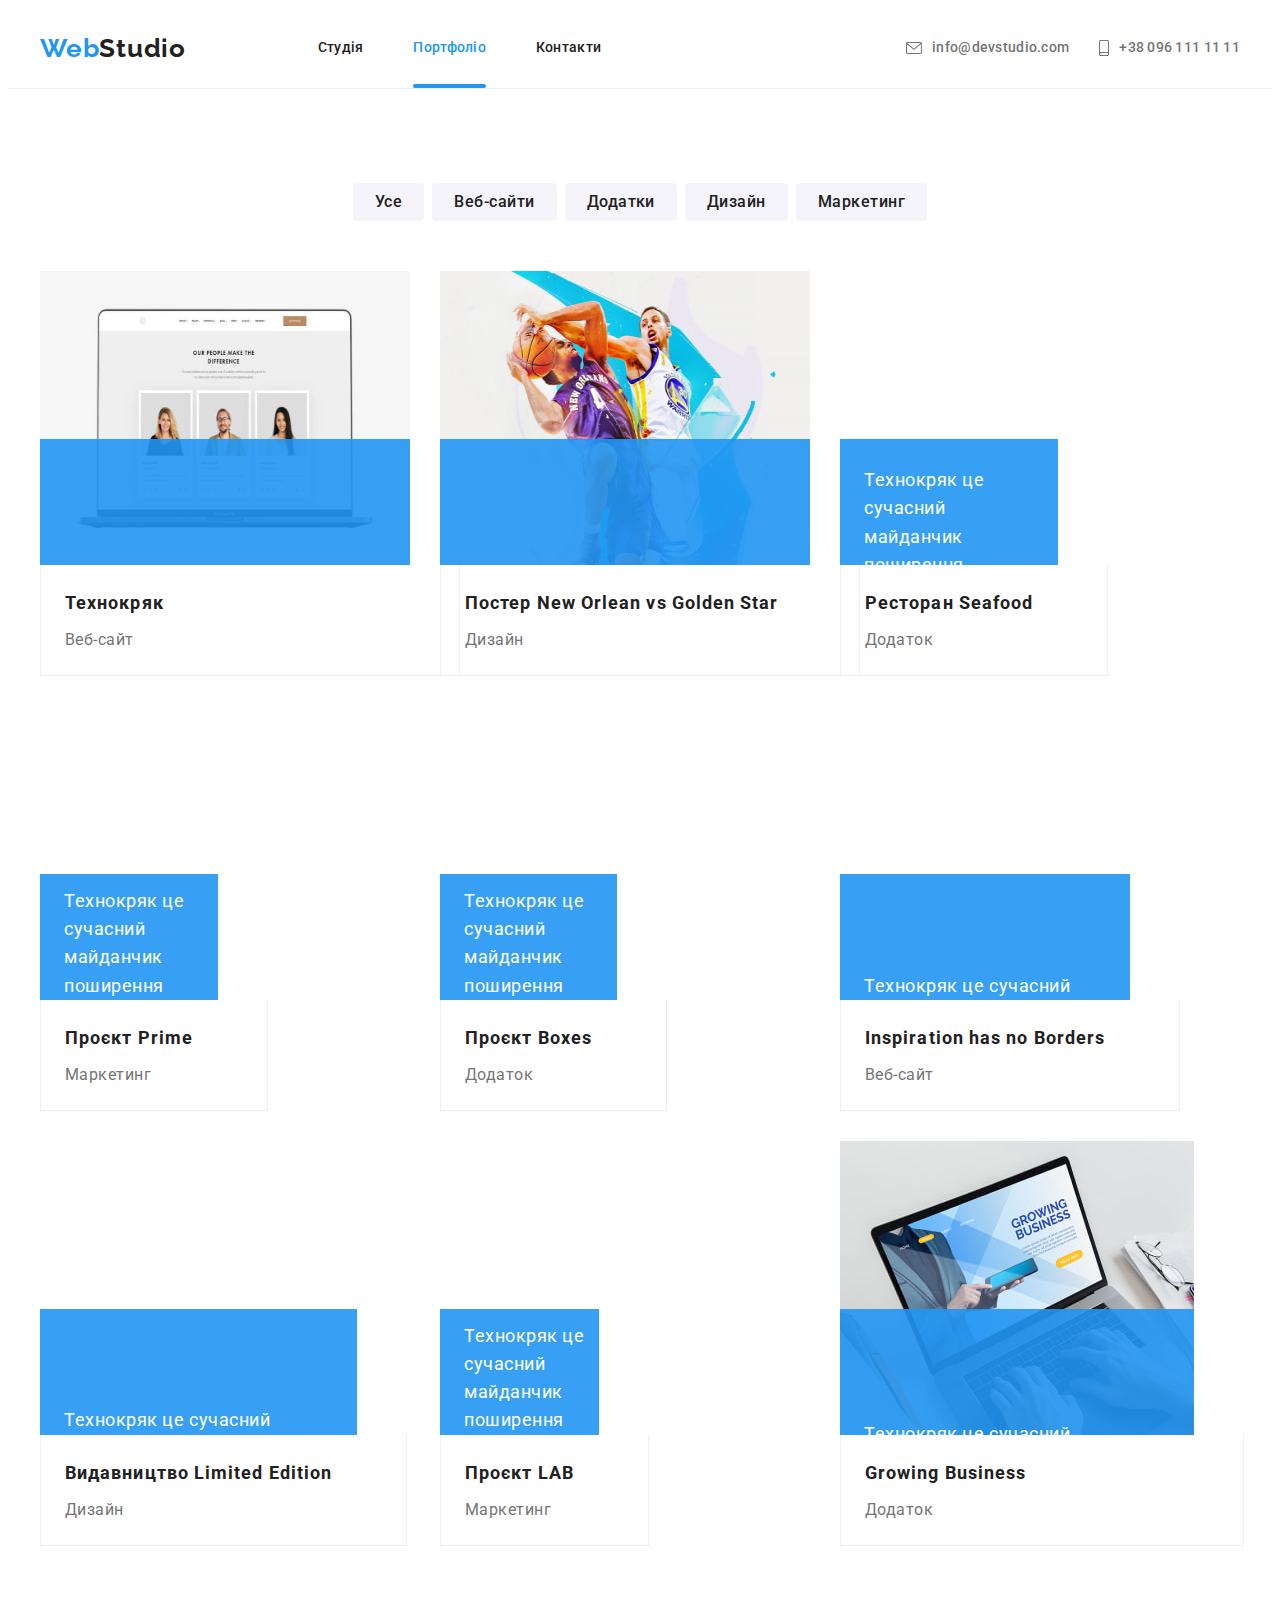
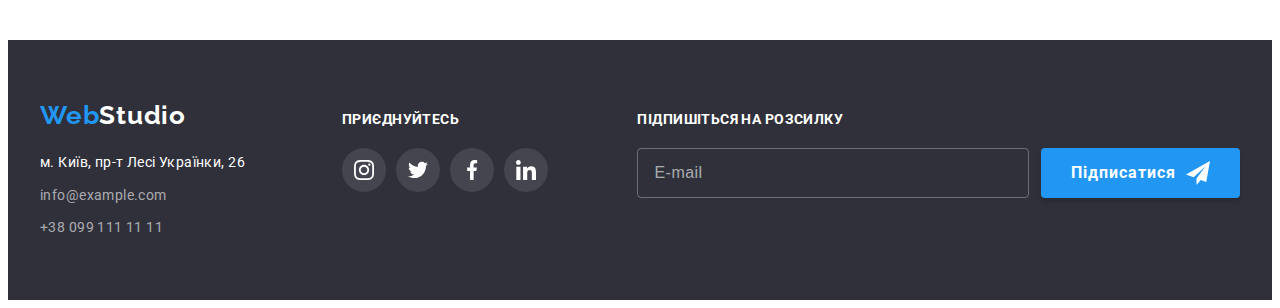
==== commit 120eaf64: "bug attempt two" ====
--- a/portfolio.html
+++ b/portfolio.html
@@ -309,7 +309,7 @@
                                     ./images/projects/1200/project-9-1200.jpg     370w,
                                     ./images/projects/1200/project-9-1200@2x.jpg  740w
                                     "
-                                    sizes="(min-width: 1200px) 370px, (min-width: 768px) 354px, (max-width: 767px) 450px"
+                                    sizes="(min-width: 1200px) 25vw, (min-width: 768px) 50vw, (max-width: 767px) 100vw"
                                     src="./images/projects/480/project-9-480.jpg" alt="на ноутбуці відкритий додаток Growing Business" />                                
                                 <div class="projects__overlay">
                                     <p class="projects__overlay-text">Технокряк це сучасний майданчик поширення коронавірусу. Компанії використовують цю платформу для цифрового шпигунства та
--- a/css/main.min.css
+++ b/css/main.min.css
@@ -1,2 +1,2 @@
-h1,h2,h3,p,ul,.menu__button{margin:0;padding:0}.hero__button-order,.footer__button,.form__btn{font-weight:700;font-size:16px;line-height:1.87;letter-spacing:0.06em;color:#fff;background-color:#2196f3;-webkit-box-shadow:0px 4px 4px rgba(0,0,0,0.15);box-shadow:0px 4px 4px rgba(0,0,0,0.15);border-radius:4px;-webkit-transition:background-color 250ms cubic-bezier(0.4, 0, 0.2, 1);transition:background-color 250ms cubic-bezier(0.4, 0, 0.2, 1)}.hero__button-order:hover,.footer__button:hover,.form__btn:hover,.hero__button-order:focus,.footer__button:focus,.form__btn:focus{background-color:#188ce8}.form__input,.form__textarea{border:1px solid rgba(33,33,33,0.2);border-radius:4px;-webkit-transition:border-color 250ms cubic-bezier(0.4, 0, 0.2, 1);transition:border-color 250ms cubic-bezier(0.4, 0, 0.2, 1)}.form__input:hover,.form__textarea:hover{border-color:#2196f3}.form__input:focus,.form__textarea:focus{outline:none;border-color:#2196f3}.job-types__title,.team__title,.clients__title{margin-bottom:30px;font-weight:700;font-size:28px;line-height:1.18;text-align:center;letter-spacing:0.03em;color:#212121}@media screen and (min-width: 1200px){.job-types__title,.team__title,.clients__title{margin-bottom:50px;font-size:36px;line-height:1.16}}body{font-family:"Roboto",sans-serif;font-style:normal;font-weight:400;color:#757575;background-color:#fff}ul{list-style:none}a{text-decoration:none;color:inherit}button{font-family:inherit;cursor:pointer;border:none}address{font-style:normal}img{display:block;max-width:100%;height:auto}textarea{resize:none}.container{margin:0 auto;padding-left:15px;padding-right:15px}@media screen and (min-width: 480px){.container{width:480px}}@media screen and (min-width: 768px){.container{width:768px}}@media screen and (min-width: 1200px){.container{width:1200px}}.section{padding:60px 0 60px 0}@media screen and (min-width: 1200px){.section{padding:94px 0 94px 0}}.visually-hidden{position:absolute;white-space:nowrap;width:1px;height:1px;overflow:hidden;border:0;padding:0;clip:rect(0 0 0 0);-webkit-clip-path:inset(50%);clip-path:inset(50%);margin:-1px}.overflow-hidden{overflow:hidden}.logo{display:-webkit-inline-box;display:-ms-inline-flexbox;display:inline-flex;font-family:"Raleway",sans-serif;font-weight:700;font-size:24px;line-height:1.17;letter-spacing:0.03em}.logo--accent{color:#2196f3}@media screen and (min-width: 1200px){.logo{font-size:26px;line-height:1.19}}.header__logo{color:#212121}.footer__logo{display:block;margin-bottom:20px;color:#fff}@media screen and (min-width: 1200px){.footer__logo{display:-webkit-inline-box;display:-ms-inline-flexbox;display:inline-flex}}.socials{display:-webkit-box;display:-ms-flexbox;display:flex;-webkit-box-pack:center;-ms-flex-pack:center;justify-content:center;gap:10px}.socials__link{display:-webkit-inline-box;display:-ms-inline-flexbox;display:inline-flex;-webkit-box-align:center;-ms-flex-align:center;align-items:center;-webkit-box-pack:center;-ms-flex-pack:center;justify-content:center;width:44px;height:44px;border-radius:50%;-webkit-transition:color 250ms cubic-bezier(0.4, 0, 0.2, 1),background-color 250ms cubic-bezier(0.4, 0, 0.2, 1);transition:color 250ms cubic-bezier(0.4, 0, 0.2, 1),background-color 250ms cubic-bezier(0.4, 0, 0.2, 1)}.socials__link.footer__socials-link{color:#fff;background-color:rgba(255,255,255,0.1)}.socials__link.footer__socials-link:hover,.socials__link.footer__socials-link:focus{color:#fff;background-color:#2196f3}.socials__link.team__socials-link{color:#afb1b8;background-color:#fff}.socials__link.team__socials-link:hover,.socials__link.team__socials-link:focus{color:#fff;background-color:#2196f3}.socials__icon{width:20px;height:20px}.header{display:-webkit-box;display:-ms-flexbox;display:flex;-webkit-box-align:center;-ms-flex-align:center;align-items:center;-webkit-box-pack:start;-ms-flex-pack:start;justify-content:flex-start;height:60px;border-bottom:1px solid #ececec}.header>.container{min-width:320px}@media screen and (min-width: 768px){.header{height:80px}}.header__menu{display:-webkit-box;display:-ms-flexbox;display:flex;-webkit-box-align:center;-ms-flex-align:center;align-items:center;-webkit-box-pack:justify;-ms-flex-pack:justify;justify-content:space-between}@media screen and (min-width: 1200px){.header__contacts{display:-webkit-box;display:-ms-flexbox;display:flex;-webkit-box-align:center;-ms-flex-align:center;align-items:center;-webkit-box-pack:center;-ms-flex-pack:center;justify-content:center}}.menu__button{display:-webkit-inline-box;display:-ms-inline-flexbox;display:inline-flex;margin-left:auto;z-index:900;background-color:transparent;-webkit-transition:fill 250ms cubic-bezier(0.4, 0, 0.2, 1);transition:fill 250ms cubic-bezier(0.4, 0, 0.2, 1)}.menu__button:hover,.menu__button:focus{fill:#2196f3}@media screen and (min-width: 767px){.menu__button{display:none}}.menu__button-icon{width:40px;height:40px}.menu__button-icon-open{visibility:visible;opacity:1}.menu__button.menu__button--active .menu__button-icon-open{visibility:hidden;opacity:0}.menu__button.menu__button--active .menu__button-icon-close{visibility:visible;opacity:1}.menu__button .menu__button-icon-close{visibility:hidden;opacity:0}.menu__container{display:-webkit-box;display:-ms-flexbox;display:flex;-webkit-box-align:center;-ms-flex-align:center;align-items:center;-webkit-box-pack:end;-ms-flex-pack:end;justify-content:end;-webkit-box-flex:1;-ms-flex-positive:1;flex-grow:1}@media screen and (max-width: 767px){.menu__container{position:absolute;top:-100vh;left:0;width:100vw;height:100vh;z-index:888;-webkit-box-orient:vertical;-webkit-box-direction:normal;-ms-flex-direction:column;flex-direction:column;-webkit-box-align:start;-ms-flex-align:start;align-items:flex-start;padding:48px 40px;background:#fff;visibility:hidden;opacity:0;-webkit-transition:250ms ease-in;transition:250ms ease-in}.menu__container--active{top:0;visibility:visible;opacity:1;pointer-events:initial}}@media screen and (min-width: 768px){.navigation{display:-webkit-box;display:-ms-flexbox;display:flex;margin-right:84px}}@media screen and (min-width: 1200px){.navigation{margin-right:305px}}@media screen and (max-width: 767px){.navigation__item:not(:last-child){margin-bottom:32px}}@media screen and (min-width: 768px){.navigation__item:not(:last-child){margin-right:50px}}.navigation__link{display:-webkit-inline-box;display:-ms-inline-flexbox;display:inline-flex;font-weight:500;font-size:40px;line-height:1.175;letter-spacing:0.02em;color:#212121;-webkit-transition:color 250ms cubic-bezier(0.4, 0, 0.2, 1);transition:color 250ms cubic-bezier(0.4, 0, 0.2, 1)}.navigation__link:hover,.navigation__link:focus,.navigation__link--current{color:#2196f3}@media screen and (min-width: 768px){.navigation__link{font-size:14px;line-height:1.14;position:relative;padding-top:32px;padding-bottom:32px}.navigation__link::after{position:absolute;bottom:0;right:0;content:'';display:-webkit-inline-box;display:-ms-inline-flexbox;display:inline-flex;width:100%;height:4px;background-color:#2196f3;border-radius:2px;-webkit-transform:scale(0);transform:scale(0);opacity:0;-webkit-transition:opacity 250ms cubic-bezier(0.4, 0, 0.2, 1),-webkit-transform 250ms cubic-bezier(0.4, 0, 0.2, 1);transition:opacity 250ms cubic-bezier(0.4, 0, 0.2, 1),-webkit-transform 250ms cubic-bezier(0.4, 0, 0.2, 1);transition:transform 250ms cubic-bezier(0.4, 0, 0.2, 1),opacity 250ms cubic-bezier(0.4, 0, 0.2, 1);transition:transform 250ms cubic-bezier(0.4, 0, 0.2, 1),opacity 250ms cubic-bezier(0.4, 0, 0.2, 1),-webkit-transform 250ms cubic-bezier(0.4, 0, 0.2, 1)}.navigation__link--current::after,.navigation__link:hover::after,.navigation__link:focus::after{-webkit-transform:scale(1);transform:scale(1);opacity:1}}@media screen and (max-width: 767px){.contacts{display:-webkit-box;display:-ms-flexbox;display:flex;-webkit-box-orient:vertical;-webkit-box-direction:reverse;-ms-flex-direction:column-reverse;flex-direction:column-reverse;margin-top:auto;margin-bottom:64px}}.contacts__item{font-weight:500;letter-spacing:0.02em}@media screen and (max-width: 380px){.contacts__item{margin-bottom:32px;font-size:24px}.contacts__item:last-child{color:#2196f3}}@media screen and (min-width: 381px) and (max-width: 767px){.contacts__item:last-child{margin-bottom:32px;font-size:34px;line-height:1.17;color:#2196f3}.contacts__item:first-child{font-size:24px;line-height:1.17}}@media screen and (min-width: 768px) and (max-width: 1199px){.contacts__item:first-child{margin-bottom:10px}}@media screen and (min-width: 1200px){.contacts__item:not(:last-child){margin-right:30px}}.contacts__link{display:-webkit-box;display:-ms-flexbox;display:flex;-webkit-box-align:center;-ms-flex-align:center;align-items:center;-webkit-box-pack:start;-ms-flex-pack:start;justify-content:flex-start;-webkit-transition:fill 250ms cubic-bezier(0.4, 0, 0.2, 1),color 250ms cubic-bezier(0.4, 0, 0.2, 1);transition:fill 250ms cubic-bezier(0.4, 0, 0.2, 1),color 250ms cubic-bezier(0.4, 0, 0.2, 1)}.contacts__link:hover,.contacts__link:focus{color:#2196f3}@media screen and (min-width: 768px){.contacts__link{font-weight:500;font-size:12px;line-height:1.17;letter-spacing:0.02em;color:#757575}}@media screen and (min-width: 1200px){.contacts__link{font-size:14px;line-height:1.14}}.contacts__icon-mail{width:14px;height:10px;margin-right:8px}@media screen and (max-width: 767px){.contacts__icon-mail{display:none}}@media screen and (min-width: 1200px){.contacts__icon-mail{width:16px;height:12px;margin-right:10px}}.contacts__icon-phone{width:10px;height:14px;margin-right:8px}@media screen and (max-width: 767px){.contacts__icon-phone{display:none}}@media screen and (min-width: 1200px){.contacts__icon-phone{width:10px;height:16px;margin-right:10px}}.header__socials{display:-webkit-box;display:-ms-flexbox;display:flex}@media screen and (min-width: 768px){.header__socials{display:none}}.header__socials-item{padding-left:10px;padding-right:10px}.header__socials-item:first-child{padding-left:0}.header__socials-item:last-child{padding-right:0}.header__socials-item:not(:last-child){border-right:1px solid rgba(33,33,33,0.2)}@media screen and (max-width: 479px){.header__socials-item{padding-left:5px;padding-right:5px}}.header__socials-link{font-weight:500;font-size:18px;line-height:1.22;letter-spacing:0.02em;color:#2196f3}@media screen and (max-width: 479px){.header__socials-link{font-size:14px}}.hero{padding:118px 0 118px 0;text-align:center;background-color:#2f303a}@media screen and (min-width: 1200px){.hero{padding:200px 0 200px 0}}.hero-owerlay{max-width:480px;height:400px;margin-left:auto;margin-right:auto;background-image:-webkit-gradient(linear, left top, right top, from(rgba(47,48,58,0.4)), to(rgba(47,48,58,0.4))),image-set(url("../images/hero/hero-bg-480.jpg") 1x, url("../images/hero/hero-bg-480@2x.jpg") 2x);background-image:linear-gradient(to right, rgba(47,48,58,0.4), rgba(47,48,58,0.4)),-webkit-image-set(url("../images/hero/hero-bg-480.jpg") 1x, url("../images/hero/hero-bg-480@2x.jpg") 2x);background-image:linear-gradient(to right, rgba(47,48,58,0.4), rgba(47,48,58,0.4)),image-set(url("../images/hero/hero-bg-480.jpg") 1x, url("../images/hero/hero-bg-480@2x.jpg") 2x);background-size:cover}@media screen and (min-width: 768px){.hero-owerlay{max-width:768px;background-image:-webkit-gradient(linear, left top, right top, from(rgba(47,48,58,0.4)), to(rgba(47,48,58,0.4))),image-set(url("../images/hero/hero-bg-768.jpg") 1x, url("../images/hero/hero-bg-768@2x.jpg") 2x);background-image:linear-gradient(to right, rgba(47,48,58,0.4), rgba(47,48,58,0.4)),-webkit-image-set(url("../images/hero/hero-bg-768.jpg") 1x, url("../images/hero/hero-bg-768@2x.jpg") 2x);background-image:linear-gradient(to right, rgba(47,48,58,0.4), rgba(47,48,58,0.4)),image-set(url("../images/hero/hero-bg-768.jpg") 1x, url("../images/hero/hero-bg-768@2x.jpg") 2x)}}@media screen and (min-width: 1200px){.hero-owerlay{max-width:1600px;height:600px;background-image:-webkit-gradient(linear, left top, right top, from(rgba(47,48,58,0.4)), to(rgba(47,48,58,0.4))),image-set(url("../images/hero/hero-bg-1200.jpg") 1x, url("../images/hero/hero-bg-1200@2x.jpg") 2x);background-image:linear-gradient(to right, rgba(47,48,58,0.4), rgba(47,48,58,0.4)),-webkit-image-set(url("../images/hero/hero-bg-1200.jpg") 1x, url("../images/hero/hero-bg-1200@2x.jpg") 2x);background-image:linear-gradient(to right, rgba(47,48,58,0.4), rgba(47,48,58,0.4)),image-set(url("../images/hero/hero-bg-1200.jpg") 1x, url("../images/hero/hero-bg-1200@2x.jpg") 2x)}}.hero__title{margin-right:auto;margin-bottom:30px;margin-left:auto;max-width:350px;font-weight:900;font-size:26px;line-height:1.61;letter-spacing:0.06em;text-transform:uppercase;color:#fff}@media screen and (min-width: 1200px){.hero__title{max-width:600px;font-size:44px;line-height:1.36}}.hero__button-order{padding:10px 24px}@media screen and (min-width: 1200px){.features.section{padding:94px 0 0 0}}@media screen and (min-width: 768px){.features__list{display:-webkit-box;display:-ms-flexbox;display:flex;-webkit-box-pack:center;-ms-flex-pack:center;justify-content:center;gap:30px;-ms-flex-wrap:wrap;flex-wrap:wrap}}@media screen and (max-width: 767px){.features__item:not(:last-child){margin-bottom:30px}}@media screen and (min-width: 768px) and (max-width: 1199px){.features__item{width:354px}}@media screen and (min-width: 1200px){.features__item{width:270px}}.features__icons{display:-webkit-inline-box;display:-ms-inline-flexbox;display:inline-flex;-webkit-box-align:center;-ms-flex-align:center;align-items:center;-webkit-box-pack:center;-ms-flex-pack:center;justify-content:center;width:100%;height:120px;margin-bottom:30px;background-color:#f5f4fa;border-radius:4px}.features__icon{width:70px;height:70px}.features__title{margin-bottom:10px;font-weight:700;font-size:14px;line-height:1.14;letter-spacing:0.03em;text-transform:uppercase;color:#212121}@media screen and (max-width: 767px){.features__title{text-align:center}}.features__description{font-size:14px;line-height:1.71;letter-spacing:0.03em}@media screen and (max-width: 1199px){.job-types{display:none}}.job-types__list{display:-webkit-box;display:-ms-flexbox;display:flex;-webkit-box-pack:center;-ms-flex-pack:center;justify-content:center;gap:30px}.job-types-thumb{position:relative}.job-types__subtitle{position:absolute;bottom:0;padding-top:27px;padding-bottom:27px;width:100%;font-weight:700;font-size:14px;line-height:1.14;text-align:center;letter-spacing:0.03em;text-transform:uppercase;color:#fff;background-color:rgba(47,48,58,0.8)}.team{background-color:#f5f4fa}@media screen and (min-width: 768px){.team__list{display:-webkit-box;display:-ms-flexbox;display:flex;-webkit-box-pack:center;-ms-flex-pack:center;justify-content:center;gap:30px}}@media screen and (min-width: 768px) and (max-width: 1199px){.team__list{-ms-flex-wrap:wrap;flex-wrap:wrap}}.team__item{padding-bottom:24px;max-width:450px;background-color:#fff;-webkit-box-shadow:0px 1px 3px rgba(0,0,0,0.12),0px 1px 1px rgba(0,0,0,0.14),0px 2px 1px rgba(0,0,0,0.2);box-shadow:0px 1px 3px rgba(0,0,0,0.12),0px 1px 1px rgba(0,0,0,0.14),0px 2px 1px rgba(0,0,0,0.2);border-radius:0px 0px 4px 4px}@media screen and (max-width: 767px){.team__item:not(:last-child){margin-bottom:30px}}@media screen and (min-width: 1200px){.team__item{padding-bottom:30px}}.team__item-img{margin-bottom:30px}.team__item-title{margin-bottom:10px;font-weight:500;font-size:16px;line-height:1.18;text-align:center;letter-spacing:0.03em;color:#212121}.team__item-subtitle{margin-bottom:16px;font-size:16px;line-height:1.18;text-align:center;letter-spacing:0.03em}.clients__list{display:-webkit-box;display:-ms-flexbox;display:flex;-webkit-box-pack:center;-ms-flex-pack:center;justify-content:center;gap:30px}@media screen and (max-width: 1199px){.clients__list{-ms-flex-wrap:wrap;flex-wrap:wrap}}.clients__link{display:-webkit-inline-box;display:-ms-inline-flexbox;display:inline-flex;-webkit-box-align:center;-ms-flex-align:center;align-items:center;-webkit-box-pack:center;-ms-flex-pack:center;justify-content:center;height:92px;color:#afb1b8;border:1px solid #afb1b8;border-radius:4px;-webkit-transition:border-color 250ms cubic-bezier(0.4, 0, 0.2, 1),color 250ms cubic-bezier(0.4, 0, 0.2, 1);transition:border-color 250ms cubic-bezier(0.4, 0, 0.2, 1),color 250ms cubic-bezier(0.4, 0, 0.2, 1)}@media screen and (max-width: 479px){.clients__link{width:115px}}@media screen and (min-width: 480px){.clients__link{width:210px}}@media screen and (min-width: 768px){.clients__link{width:226px}}@media screen and (min-width: 1200px){.clients__link{width:170px}}.clients__link:hover,.clients__link:focus{border-color:#2196f3;color:#2196f3}.clients__icon{width:106px;height:60px}.footer{padding:60px 0 60px 0;text-align:center;font-size:14px;line-height:1.71;letter-spacing:0.03em;color:rgba(255,255,255,0.6);background-color:#2f303a}@media screen and (min-width: 1200px){.footer{text-align:left}}@media screen and (min-width: 768px){.footer__flex-container{display:-webkit-box;display:-ms-flexbox;display:flex;-webkit-box-align:baseline;-ms-flex-align:baseline;align-items:baseline;-webkit-box-pack:center;-ms-flex-pack:center;justify-content:center}}@media screen and (min-width: 768px) and (max-width: 1199px){.footer__flex-container{-ms-flex-wrap:wrap;flex-wrap:wrap;-ms-flex-pack:distribute;justify-content:space-around}}@media screen and (min-width: 1200px){.footer__flex-container{-webkit-box-pack:start;-ms-flex-pack:start;justify-content:flex-start}}@media screen and (min-width: 768px){.footer__flex-item:nth-child(1){width:232px}.footer__flex-item:nth-child(2){width:206px}}@media screen and (max-width: 1199px){.footer__flex-item:not(:last-child){margin-bottom:60px}.footer__flex-item:nth-child(3){max-width:450px}}@media screen and (min-width: 1200px){.footer__flex-item:nth-child(1){margin-right:70px}.footer__flex-item:nth-child(3){margin-left:auto}}.address__item:not(:last-child){margin-bottom:8px}@media screen and (min-width: 1200px){.address__item:not(:last-child){margin-bottom:9px}}.address__link[target]{color:#fff}.footer__title{margin-bottom:20px;font-weight:700;font-size:14px;line-height:1.14;letter-spacing:0.03em;text-transform:uppercase;color:#fff}.footer__form{display:-webkit-box;display:-ms-flexbox;display:flex;-webkit-box-align:center;-ms-flex-align:center;align-items:center;-webkit-box-pack:center;-ms-flex-pack:center;justify-content:center}@media screen and (max-width: 1199px){.footer__form{-ms-flex-wrap:wrap;flex-wrap:wrap}}@media screen and (min-width: 1200px){.footer__form{-webkit-box-pack:start;-ms-flex-pack:start;justify-content:flex-start}}.footer__input-email{padding:14px 16px;width:450px;font-size:16px;line-height:1.25;letter-spacing:0.03em;color:#fff;background-color:transparent;border:1px solid rgba(255,255,255,0.3);border-radius:4px;-webkit-transition:border-color 250ms cubic-bezier(0.4, 0, 0.2, 1);transition:border-color 250ms cubic-bezier(0.4, 0, 0.2, 1)}@media screen and (max-width: 1199px){.footer__input-email{margin-bottom:20px}}@media screen and (min-width: 1200px){.footer__input-email{width:358px;margin-right:12px}}.footer__input-email:hover{border-color:#2196f3}.footer__input-email:focus{outline:none;border-color:#2196f3}.footer__input-email::-webkit-input-placeholder{font-size:16px;line-height:1.25;letter-spacing:0.03em;color:rgba(255,255,255,0.6)}.footer__input-email:-ms-input-placeholder{font-size:16px;line-height:1.25;letter-spacing:0.03em;color:rgba(255,255,255,0.6)}.footer__input-email::-ms-input-placeholder{font-size:16px;line-height:1.25;letter-spacing:0.03em;color:rgba(255,255,255,0.6)}.footer__input-email::placeholder{font-size:16px;line-height:1.25;letter-spacing:0.03em;color:rgba(255,255,255,0.6)}.footer__button{padding:10px 30px;display:-webkit-inline-box;display:-ms-inline-flexbox;display:inline-flex;-webkit-box-align:center;-ms-flex-align:center;align-items:center}.footer__button::after{content:'';display:-webkit-inline-box;display:-ms-inline-flexbox;display:inline-flex;width:24px;height:24px;margin-left:10px;background-image:url("data:image/svg+xml;charset=utf8,%3Csvg width='24' height='24' fill='none' xmlns='http://www.w3.org/2000/svg'%3E%3Cpath d='M24 0 0 13.5l7.67 2.84L19.5 5.25l-8.998 12.14.007.002-.009-.002V24l4.301-5.018L20.251 21 24 0Z' fill='%23fff'/%3E%3C/svg%3E")}.backdrop{position:fixed;top:0;right:0;bottom:0;left:0;background:rgba(0,0,0,0.2);z-index:999;visibility:hidden;opacity:0;overflow-y:scroll;-webkit-transition:250ms ease-in;transition:250ms ease-in}.backdrop-active{visibility:visible;opacity:1;-webkit-transition:250ms ease-in;transition:250ms ease-in}.modal{position:absolute;top:-1000px;left:50%;width:450px;padding:40px;background-color:#fff;-webkit-box-shadow:0px 1px 3px rgba(0,0,0,0.12),0px 1px 1px rgba(0,0,0,0.14),0px 2px 1px rgba(0,0,0,0.2);box-shadow:0px 1px 3px rgba(0,0,0,0.12),0px 1px 1px rgba(0,0,0,0.14),0px 2px 1px rgba(0,0,0,0.2);border-radius:4px;z-index:1000;visibility:hidden;opacity:0;-webkit-transform:translate(-50%, 0);transform:translate(-50%, 0);-webkit-transition:250ms ease-in;transition:250ms ease-in}@media screen and (max-width: 479px){.modal{max-width:calc(100vw - 30px);padding:40px 15px}}@media screen and (min-width: 1200px){.modal{width:528px}}.modal-active{visibility:visible;opacity:1;pointer-events:initial;top:50%;-webkit-transform:translate(-50%, -50%);transform:translate(-50%, -50%);-webkit-transition:250ms ease-in;transition:250ms ease-in}.modal__title{margin-bottom:12px;font-weight:700;font-size:20px;line-height:1.15;text-align:center;letter-spacing:0.03em;color:#212121}.modal__close{position:absolute;top:8px;right:8px;display:-webkit-inline-box;display:-ms-inline-flexbox;display:inline-flex;-webkit-box-align:center;-ms-flex-align:center;align-items:center;-webkit-box-pack:center;-ms-flex-pack:center;justify-content:center;width:30px;height:30px;border-radius:50%;background-color:transparent;border:1px solid rgba(0,0,0,0.1);-webkit-transition:250ms cubic-bezier(0.4, 0, 0.2, 1);transition:250ms cubic-bezier(0.4, 0, 0.2, 1)}.modal__close:hover,.modal__close:focus{-webkit-transform:rotate(360deg);transform:rotate(360deg)}.modal__close-icon{width:18px;height:18px;-webkit-transition:fill 250ms cubic-bezier(0.4, 0, 0.2, 1);transition:fill 250ms cubic-bezier(0.4, 0, 0.2, 1)}.modal__close:hover .modal__close-icon,.modal__close:focus .modal__close-icon{fill:#2196f3}.form__field{position:relative;display:-webkit-box;display:-ms-flexbox;display:flex;-webkit-box-orient:vertical;-webkit-box-direction:normal;-ms-flex-direction:column;flex-direction:column;margin-bottom:10px}.form__field:nth-child(4){margin-bottom:20px}.form__label{margin-bottom:4px;font-size:12px;line-height:1.17;letter-spacing:0.01em;color:#757575}.form__input{width:100%;padding:10px 11px 10px 42px}.form__icon{position:absolute;top:50%;left:12px;width:18px;height:18px;-webkit-transition:fill 250ms cubic-bezier(0.4, 0, 0.2, 1);transition:fill 250ms cubic-bezier(0.4, 0, 0.2, 1)}.form__input:hover ~ .form__icon,.form__input:focus ~ .form__icon{fill:#2196f3}.form__textarea{height:120px;padding:12px 16px}.form__textarea::-webkit-input-placeholder{font-size:14px;line-height:1.14;letter-spacing:0.01em;color:rgba(117,117,117,0.5)}.form__textarea:-ms-input-placeholder{font-size:14px;line-height:1.14;letter-spacing:0.01em;color:rgba(117,117,117,0.5)}.form__textarea::-ms-input-placeholder{font-size:14px;line-height:1.14;letter-spacing:0.01em;color:rgba(117,117,117,0.5)}.form__textarea::placeholder{font-size:14px;line-height:1.14;letter-spacing:0.01em;color:rgba(117,117,117,0.5)}.form__field-checkbox{display:-webkit-box;display:-ms-flexbox;display:flex;-webkit-box-align:center;-ms-flex-align:center;align-items:center;-webkit-box-pack:center;-ms-flex-pack:center;justify-content:center;margin-bottom:30px}.form__label-checkbox{margin-left:8px;font-size:12px;line-height:1.17;letter-spacing:0.03em;color:#757575}@media screen and (max-width: 480px){.form__label-checkbox{max-width:calc(100% - 24px)}}@media screen and (min-width: 1200px){.form__label-checkbox{font-size:14px;line-height:1.71}}.form__input-checkbox{-webkit-appearance:none;-moz-appearance:none;appearance:none}.form__checkbox-icon{display:-webkit-inline-box;display:-ms-inline-flexbox;display:inline-flex;width:16px;height:15px;border:2px solid #212121;border-radius:2px}.form__input-checkbox:checked+.form__checkbox-icon{background-color:#2196f3;background-image:url("data:image/svg+xml;charset=utf8,%3Csvg width='16' height='15' fill='none' xmlns='http://www.w3.org/2000/svg'%3E%3Cpath d='m3.957 7.752-.069-.066-.069.065-.888.842-.076.072.076.073 3.496 3.334.069.066.069-.066 7.504-7.158.076-.073-.076-.072-.882-.841-.069-.066-.069.066-6.553 6.246-2.539-2.422Z' fill='%23fff' stroke='%23fff' stroke-width='.2'/%3E%3C/svg%3E");background-position:center;background-origin:border-box;border-color:#2196f3}.form__link{color:#2196f3;text-decoration:underline}.form__btn{display:block;margin:0 auto;padding:10px 52px}.filters{display:-webkit-box;display:-ms-flexbox;display:flex;-webkit-box-align:center;-ms-flex-align:center;align-items:center;-webkit-box-pack:center;-ms-flex-pack:center;justify-content:center;-ms-flex-wrap:wrap;flex-wrap:wrap;gap:15px 8px;margin-bottom:40px}@media screen and (min-width: 768px){.filters{margin-bottom:30px}}@media screen and (min-width: 1200px){.filters{margin-bottom:50px}}.filters__button{padding:6px 22px;font-weight:500;font-size:16px;line-height:1.62;letter-spacing:0.03em;color:#212121;background-color:#f5f4fa;border-radius:4px;-webkit-transition:color 250ms cubic-bezier(0.4, 0, 0.2, 1),background-color 250ms cubic-bezier(0.4, 0, 0.2, 1),-webkit-box-shadow 250ms cubic-bezier(0.4, 0, 0.2, 1);transition:color 250ms cubic-bezier(0.4, 0, 0.2, 1),background-color 250ms cubic-bezier(0.4, 0, 0.2, 1),-webkit-box-shadow 250ms cubic-bezier(0.4, 0, 0.2, 1);transition:color 250ms cubic-bezier(0.4, 0, 0.2, 1),background-color 250ms cubic-bezier(0.4, 0, 0.2, 1),box-shadow 250ms cubic-bezier(0.4, 0, 0.2, 1);transition:color 250ms cubic-bezier(0.4, 0, 0.2, 1),background-color 250ms cubic-bezier(0.4, 0, 0.2, 1),box-shadow 250ms cubic-bezier(0.4, 0, 0.2, 1),-webkit-box-shadow 250ms cubic-bezier(0.4, 0, 0.2, 1)}.filters__button:hover,.filters__button:focus{color:#fff;background-color:#2196f3;-webkit-box-shadow:0px 3px 1px rgba(0,0,0,0.1),0px 1px 2px rgba(0,0,0,0.08),0px 2px 2px rgba(0,0,0,0.12);box-shadow:0px 3px 1px rgba(0,0,0,0.1),0px 1px 2px rgba(0,0,0,0.08),0px 2px 2px rgba(0,0,0,0.12)}@media screen and (min-width: 768px){.projects{display:-webkit-box;display:-ms-flexbox;display:flex;-webkit-box-pack:start;-ms-flex-pack:start;justify-content:flex-start;gap:30px;-ms-flex-wrap:wrap;flex-wrap:wrap}}.projects__item{max-width:450px}@media screen and (max-width: 767px){.projects__item:not(:last-child){margin-bottom:30px}}@media screen and (min-width: 768px){.projects__item{width:354px}}@media screen and (min-width: 1200px){.projects__item{width:370px}}.projects__link{display:inline-block;-webkit-transition:-webkit-box-shadow 250ms cubic-bezier(0.4, 0, 0.2, 1);transition:-webkit-box-shadow 250ms cubic-bezier(0.4, 0, 0.2, 1);transition:box-shadow 250ms cubic-bezier(0.4, 0, 0.2, 1);transition:box-shadow 250ms cubic-bezier(0.4, 0, 0.2, 1), -webkit-box-shadow 250ms cubic-bezier(0.4, 0, 0.2, 1)}.projects__link:hover,.projects__link:focus{-webkit-box-shadow:0px 1px 1px rgba(0,0,0,0.12),0px 4px 4px rgba(0,0,0,0.06),1px 4px 6px rgba(0,0,0,0.16);box-shadow:0px 1px 1px rgba(0,0,0,0.12),0px 4px 4px rgba(0,0,0,0.06),1px 4px 6px rgba(0,0,0,0.16)}.projects__link:hover .projects__overlay,.projects__link:hover .projects__overlay,.projects__link:focus .projects__overlay,.projects__link:focus .projects__overlay{-webkit-transform:translateY(-100%);transform:translateY(-100%)}.projects__thumb{position:relative;overflow:hidden}.projects__overlay{position:absolute;bottom:-100%;display:-webkit-box;display:-ms-flexbox;display:flex;-webkit-box-align:center;-ms-flex-align:center;align-items:center;padding:13px 24px;background-color:rgba(33,150,243,0.9);-webkit-transform:translateY(0);transform:translateY(0);-webkit-transition:-webkit-transform 250ms cubic-bezier(0.4, 0, 0.2, 1);transition:-webkit-transform 250ms cubic-bezier(0.4, 0, 0.2, 1);transition:transform 250ms cubic-bezier(0.4, 0, 0.2, 1);transition:transform 250ms cubic-bezier(0.4, 0, 0.2, 1), -webkit-transform 250ms cubic-bezier(0.4, 0, 0.2, 1)}@media screen and (max-width: 350px){.projects__overlay{height:189px}}@media screen and (min-width: 351px) and (max-width: 400px){.projects__overlay{height:222px}}@media screen and (min-width: 401px) and (max-width: 440px){.projects__overlay{height:242px}}@media screen and (min-width: 441px) and (max-width: 479px){.projects__overlay{height:268px}}@media screen and (min-width: 480px){.projects__overlay{height:294px;padding:63px 24px}}.projects__overlay-text{font-size:18px;line-height:1.56;letter-spacing:0.03em;color:#fff}@media screen and (max-width: 480px){.projects__overlay-text{font-size:14px}}.projects__text{width:100%;padding:20px 24px;border-right:1px solid #eee;border-bottom:1px solid #eee;border-left:1px solid #eee}@media screen and (max-width: 400px){.projects__text{height:147px}}@media screen and (min-width: 768px) and (max-width: 1199px){.projects__text{height:147px}}.projects__title{margin-bottom:4px;font-weight:700;font-size:18px;line-height:2;letter-spacing:0.06em;color:#212121}.projects__subtitle{font-size:16px;line-height:1.87;letter-spacing:0.03em}
+h1,h2,h3,p,ul,.menu__button{margin:0;padding:0}.hero__button-order,.footer__button,.form__btn{font-weight:700;font-size:16px;line-height:1.87;letter-spacing:0.06em;color:#fff;background-color:#2196f3;-webkit-box-shadow:0px 4px 4px rgba(0,0,0,0.15);box-shadow:0px 4px 4px rgba(0,0,0,0.15);border-radius:4px;-webkit-transition:background-color 250ms cubic-bezier(0.4, 0, 0.2, 1);transition:background-color 250ms cubic-bezier(0.4, 0, 0.2, 1)}.hero__button-order:hover,.footer__button:hover,.form__btn:hover,.hero__button-order:focus,.footer__button:focus,.form__btn:focus{background-color:#188ce8}.form__input,.form__textarea{border:1px solid rgba(33,33,33,0.2);border-radius:4px;-webkit-transition:border-color 250ms cubic-bezier(0.4, 0, 0.2, 1);transition:border-color 250ms cubic-bezier(0.4, 0, 0.2, 1)}.form__input:hover,.form__textarea:hover{border-color:#2196f3}.form__input:focus,.form__textarea:focus{outline:none;border-color:#2196f3}.job-types__title,.team__title,.clients__title{margin-bottom:30px;font-weight:700;font-size:28px;line-height:1.18;text-align:center;letter-spacing:0.03em;color:#212121}@media screen and (min-width: 1200px){.job-types__title,.team__title,.clients__title{margin-bottom:50px;font-size:36px;line-height:1.16}}body{font-family:"Roboto",sans-serif;font-style:normal;font-weight:400;color:#757575;background-color:#fff}ul{list-style:none}a{text-decoration:none;color:inherit}button{font-family:inherit;cursor:pointer;border:none}address{font-style:normal}img{display:block;max-width:100%;height:auto}textarea{resize:none}.container{margin:0 auto;padding-left:15px;padding-right:15px}@media screen and (min-width: 480px){.container{width:480px}}@media screen and (min-width: 768px){.container{width:768px}}@media screen and (min-width: 1200px){.container{width:1200px}}.section{padding:60px 0 60px 0}@media screen and (min-width: 1200px){.section{padding:94px 0 94px 0}}.visually-hidden{position:absolute;white-space:nowrap;width:1px;height:1px;overflow:hidden;border:0;padding:0;clip:rect(0 0 0 0);-webkit-clip-path:inset(50%);clip-path:inset(50%);margin:-1px}.overflow-hidden{overflow:hidden}.logo{display:-webkit-inline-box;display:-ms-inline-flexbox;display:inline-flex;font-family:"Raleway",sans-serif;font-weight:700;font-size:24px;line-height:1.17;letter-spacing:0.03em}.logo--accent{color:#2196f3}@media screen and (min-width: 1200px){.logo{font-size:26px;line-height:1.19}}.header__logo{color:#212121}.footer__logo{display:block;margin-bottom:20px;color:#fff}@media screen and (min-width: 1200px){.footer__logo{display:-webkit-inline-box;display:-ms-inline-flexbox;display:inline-flex}}.socials{display:-webkit-box;display:-ms-flexbox;display:flex;-webkit-box-pack:center;-ms-flex-pack:center;justify-content:center;gap:10px}.socials__link{display:-webkit-inline-box;display:-ms-inline-flexbox;display:inline-flex;-webkit-box-align:center;-ms-flex-align:center;align-items:center;-webkit-box-pack:center;-ms-flex-pack:center;justify-content:center;width:44px;height:44px;border-radius:50%;-webkit-transition:color 250ms cubic-bezier(0.4, 0, 0.2, 1),background-color 250ms cubic-bezier(0.4, 0, 0.2, 1);transition:color 250ms cubic-bezier(0.4, 0, 0.2, 1),background-color 250ms cubic-bezier(0.4, 0, 0.2, 1)}.socials__link.footer__socials-link{color:#fff;background-color:rgba(255,255,255,0.1)}.socials__link.footer__socials-link:hover,.socials__link.footer__socials-link:focus{color:#fff;background-color:#2196f3}.socials__link.team__socials-link{color:#afb1b8;background-color:#fff}.socials__link.team__socials-link:hover,.socials__link.team__socials-link:focus{color:#fff;background-color:#2196f3}.socials__icon{width:20px;height:20px}.header{display:-webkit-box;display:-ms-flexbox;display:flex;-webkit-box-align:center;-ms-flex-align:center;align-items:center;-webkit-box-pack:start;-ms-flex-pack:start;justify-content:flex-start;height:60px;border-bottom:1px solid #ececec}.header>.container{min-width:320px}@media screen and (min-width: 768px){.header{height:80px}}.header__menu{display:-webkit-box;display:-ms-flexbox;display:flex;-webkit-box-align:center;-ms-flex-align:center;align-items:center;-webkit-box-pack:justify;-ms-flex-pack:justify;justify-content:space-between}@media screen and (min-width: 1200px){.header__contacts{display:-webkit-box;display:-ms-flexbox;display:flex;-webkit-box-align:center;-ms-flex-align:center;align-items:center;-webkit-box-pack:center;-ms-flex-pack:center;justify-content:center}}.menu__button{display:-webkit-inline-box;display:-ms-inline-flexbox;display:inline-flex;margin-left:auto;z-index:900;background-color:transparent;-webkit-transition:fill 250ms cubic-bezier(0.4, 0, 0.2, 1);transition:fill 250ms cubic-bezier(0.4, 0, 0.2, 1)}.menu__button:hover,.menu__button:focus{fill:#2196f3}@media screen and (min-width: 767px){.menu__button{display:none}}.menu__button-icon{width:40px;height:40px}.menu__button-icon-open{visibility:visible;opacity:1}.menu__button.menu__button--active .menu__button-icon-open{visibility:hidden;opacity:0}.menu__button.menu__button--active .menu__button-icon-close{visibility:visible;opacity:1}.menu__button .menu__button-icon-close{visibility:hidden;opacity:0}.menu__container{display:-webkit-box;display:-ms-flexbox;display:flex;-webkit-box-align:center;-ms-flex-align:center;align-items:center;-webkit-box-pack:end;-ms-flex-pack:end;justify-content:end;-webkit-box-flex:1;-ms-flex-positive:1;flex-grow:1}@media screen and (max-width: 767px){.menu__container{position:absolute;top:-100vh;left:0;width:100vw;height:100vh;z-index:888;-webkit-box-orient:vertical;-webkit-box-direction:normal;-ms-flex-direction:column;flex-direction:column;-webkit-box-align:start;-ms-flex-align:start;align-items:flex-start;padding:48px 40px;background:#fff;visibility:hidden;opacity:0;-webkit-transition:250ms ease-in;transition:250ms ease-in}.menu__container--active{top:0;visibility:visible;opacity:1;pointer-events:initial}}@media screen and (min-width: 768px){.navigation{display:-webkit-box;display:-ms-flexbox;display:flex;margin-right:84px}}@media screen and (min-width: 1200px){.navigation{margin-right:305px}}@media screen and (max-width: 767px){.navigation__item:not(:last-child){margin-bottom:32px}}@media screen and (min-width: 768px){.navigation__item:not(:last-child){margin-right:50px}}.navigation__link{display:-webkit-inline-box;display:-ms-inline-flexbox;display:inline-flex;font-weight:500;font-size:40px;line-height:1.175;letter-spacing:0.02em;color:#212121;-webkit-transition:color 250ms cubic-bezier(0.4, 0, 0.2, 1);transition:color 250ms cubic-bezier(0.4, 0, 0.2, 1)}.navigation__link:hover,.navigation__link:focus,.navigation__link--current{color:#2196f3}@media screen and (min-width: 768px){.navigation__link{font-size:14px;line-height:1.14;position:relative;padding-top:32px;padding-bottom:32px}.navigation__link::after{position:absolute;bottom:0;right:0;content:'';display:-webkit-inline-box;display:-ms-inline-flexbox;display:inline-flex;width:100%;height:4px;background-color:#2196f3;border-radius:2px;-webkit-transform:scale(0);transform:scale(0);opacity:0;-webkit-transition:opacity 250ms cubic-bezier(0.4, 0, 0.2, 1),-webkit-transform 250ms cubic-bezier(0.4, 0, 0.2, 1);transition:opacity 250ms cubic-bezier(0.4, 0, 0.2, 1),-webkit-transform 250ms cubic-bezier(0.4, 0, 0.2, 1);transition:transform 250ms cubic-bezier(0.4, 0, 0.2, 1),opacity 250ms cubic-bezier(0.4, 0, 0.2, 1);transition:transform 250ms cubic-bezier(0.4, 0, 0.2, 1),opacity 250ms cubic-bezier(0.4, 0, 0.2, 1),-webkit-transform 250ms cubic-bezier(0.4, 0, 0.2, 1)}.navigation__link--current::after,.navigation__link:hover::after,.navigation__link:focus::after{-webkit-transform:scale(1);transform:scale(1);opacity:1}}@media screen and (max-width: 767px){.contacts{display:-webkit-box;display:-ms-flexbox;display:flex;-webkit-box-orient:vertical;-webkit-box-direction:reverse;-ms-flex-direction:column-reverse;flex-direction:column-reverse;margin-top:auto;margin-bottom:64px}}.contacts__item{font-weight:500;letter-spacing:0.02em}@media screen and (max-width: 380px){.contacts__item{margin-bottom:32px;font-size:24px}.contacts__item:last-child{color:#2196f3}}@media screen and (min-width: 381px) and (max-width: 767px){.contacts__item:last-child{margin-bottom:32px;font-size:34px;line-height:1.17;color:#2196f3}.contacts__item:first-child{font-size:24px;line-height:1.17}}@media screen and (min-width: 768px) and (max-width: 1199px){.contacts__item:first-child{margin-bottom:10px}}@media screen and (min-width: 1200px){.contacts__item:not(:last-child){margin-right:30px}}.contacts__link{display:-webkit-box;display:-ms-flexbox;display:flex;-webkit-box-align:center;-ms-flex-align:center;align-items:center;-webkit-box-pack:start;-ms-flex-pack:start;justify-content:flex-start;-webkit-transition:fill 250ms cubic-bezier(0.4, 0, 0.2, 1),color 250ms cubic-bezier(0.4, 0, 0.2, 1);transition:fill 250ms cubic-bezier(0.4, 0, 0.2, 1),color 250ms cubic-bezier(0.4, 0, 0.2, 1)}.contacts__link:hover,.contacts__link:focus{color:#2196f3}@media screen and (min-width: 768px){.contacts__link{font-weight:500;font-size:12px;line-height:1.17;letter-spacing:0.02em;color:#757575}}@media screen and (min-width: 1200px){.contacts__link{font-size:14px;line-height:1.14}}.contacts__icon-mail{width:14px;height:10px;margin-right:8px}@media screen and (max-width: 767px){.contacts__icon-mail{display:none}}@media screen and (min-width: 1200px){.contacts__icon-mail{width:16px;height:12px;margin-right:10px}}.contacts__icon-phone{width:10px;height:14px;margin-right:8px}@media screen and (max-width: 767px){.contacts__icon-phone{display:none}}@media screen and (min-width: 1200px){.contacts__icon-phone{width:10px;height:16px;margin-right:10px}}.header__socials{display:-webkit-box;display:-ms-flexbox;display:flex}@media screen and (min-width: 768px){.header__socials{display:none}}.header__socials-item{padding-left:10px;padding-right:10px}.header__socials-item:first-child{padding-left:0}.header__socials-item:last-child{padding-right:0}.header__socials-item:not(:last-child){border-right:1px solid rgba(33,33,33,0.2)}@media screen and (max-width: 479px){.header__socials-item{padding-left:5px;padding-right:5px}}.header__socials-link{font-weight:500;font-size:18px;line-height:1.22;letter-spacing:0.02em;color:#2196f3}@media screen and (max-width: 479px){.header__socials-link{font-size:14px}}.hero{padding:118px 0 118px 0;text-align:center;background-color:#2f303a}@media screen and (min-width: 1200px){.hero{padding:200px 0 200px 0}}.hero-owerlay{max-width:480px;height:400px;margin-left:auto;margin-right:auto;background-image:-webkit-gradient(linear, left top, right top, from(rgba(47,48,58,0.4)), to(rgba(47,48,58,0.4))),image-set(url("../images/hero/hero-bg-480.jpg") 1x, url("../images/hero/hero-bg-480@2x.jpg") 2x);background-image:linear-gradient(to right, rgba(47,48,58,0.4), rgba(47,48,58,0.4)),-webkit-image-set(url("../images/hero/hero-bg-480.jpg") 1x, url("../images/hero/hero-bg-480@2x.jpg") 2x);background-image:linear-gradient(to right, rgba(47,48,58,0.4), rgba(47,48,58,0.4)),image-set(url("../images/hero/hero-bg-480.jpg") 1x, url("../images/hero/hero-bg-480@2x.jpg") 2x);background-size:cover}@media screen and (min-width: 768px){.hero-owerlay{max-width:768px;background-image:-webkit-gradient(linear, left top, right top, from(rgba(47,48,58,0.4)), to(rgba(47,48,58,0.4))),image-set(url("../images/hero/hero-bg-768.jpg") 1x, url("../images/hero/hero-bg-768@2x.jpg") 2x);background-image:linear-gradient(to right, rgba(47,48,58,0.4), rgba(47,48,58,0.4)),-webkit-image-set(url("../images/hero/hero-bg-768.jpg") 1x, url("../images/hero/hero-bg-768@2x.jpg") 2x);background-image:linear-gradient(to right, rgba(47,48,58,0.4), rgba(47,48,58,0.4)),image-set(url("../images/hero/hero-bg-768.jpg") 1x, url("../images/hero/hero-bg-768@2x.jpg") 2x)}}@media screen and (min-width: 1200px){.hero-owerlay{max-width:1600px;height:600px;background-image:-webkit-gradient(linear, left top, right top, from(rgba(47,48,58,0.4)), to(rgba(47,48,58,0.4))),image-set(url("../images/hero/hero-bg-1200.jpg") 1x, url("../images/hero/hero-bg-1200@2x.jpg") 2x);background-image:linear-gradient(to right, rgba(47,48,58,0.4), rgba(47,48,58,0.4)),-webkit-image-set(url("../images/hero/hero-bg-1200.jpg") 1x, url("../images/hero/hero-bg-1200@2x.jpg") 2x);background-image:linear-gradient(to right, rgba(47,48,58,0.4), rgba(47,48,58,0.4)),image-set(url("../images/hero/hero-bg-1200.jpg") 1x, url("../images/hero/hero-bg-1200@2x.jpg") 2x)}}.hero__title{margin-right:auto;margin-bottom:30px;margin-left:auto;max-width:350px;font-weight:900;font-size:26px;line-height:1.61;letter-spacing:0.06em;text-transform:uppercase;color:#fff}@media screen and (min-width: 1200px){.hero__title{max-width:600px;font-size:44px;line-height:1.36}}.hero__button-order{padding:10px 24px}@media screen and (min-width: 1200px){.features.section{padding:94px 0 0 0}}@media screen and (min-width: 768px){.features__list{display:-webkit-box;display:-ms-flexbox;display:flex;-webkit-box-pack:center;-ms-flex-pack:center;justify-content:center;gap:30px;-ms-flex-wrap:wrap;flex-wrap:wrap}}@media screen and (max-width: 767px){.features__item:not(:last-child){margin-bottom:30px}}@media screen and (min-width: 768px) and (max-width: 1199px){.features__item{width:354px}}@media screen and (min-width: 1200px){.features__item{width:270px}}.features__icons{display:-webkit-inline-box;display:-ms-inline-flexbox;display:inline-flex;-webkit-box-align:center;-ms-flex-align:center;align-items:center;-webkit-box-pack:center;-ms-flex-pack:center;justify-content:center;width:100%;height:120px;margin-bottom:30px;background-color:#f5f4fa;border-radius:4px}.features__icon{width:70px;height:70px}.features__title{margin-bottom:10px;font-weight:700;font-size:14px;line-height:1.14;letter-spacing:0.03em;text-transform:uppercase;color:#212121}@media screen and (max-width: 767px){.features__title{text-align:center}}.features__description{font-size:14px;line-height:1.71;letter-spacing:0.03em}@media screen and (max-width: 1199px){.job-types{display:none}}.job-types__list{display:-webkit-box;display:-ms-flexbox;display:flex;-webkit-box-pack:center;-ms-flex-pack:center;justify-content:center;gap:30px}.job-types-thumb{position:relative}.job-types__subtitle{position:absolute;bottom:0;padding-top:27px;padding-bottom:27px;width:100%;font-weight:700;font-size:14px;line-height:1.14;text-align:center;letter-spacing:0.03em;text-transform:uppercase;color:#fff;background-color:rgba(47,48,58,0.8)}.team{background-color:#f5f4fa}@media screen and (min-width: 768px){.team__list{display:-webkit-box;display:-ms-flexbox;display:flex;-webkit-box-pack:center;-ms-flex-pack:center;justify-content:center;gap:30px}}@media screen and (min-width: 768px) and (max-width: 1199px){.team__list{-ms-flex-wrap:wrap;flex-wrap:wrap}}.team__item{padding-bottom:24px;max-width:450px;background-color:#fff;-webkit-box-shadow:0px 1px 3px rgba(0,0,0,0.12),0px 1px 1px rgba(0,0,0,0.14),0px 2px 1px rgba(0,0,0,0.2);box-shadow:0px 1px 3px rgba(0,0,0,0.12),0px 1px 1px rgba(0,0,0,0.14),0px 2px 1px rgba(0,0,0,0.2);border-radius:0px 0px 4px 4px}@media screen and (max-width: 767px){.team__item:not(:last-child){margin-bottom:30px}}@media screen and (min-width: 1200px){.team__item{padding-bottom:30px}}.team__item-img{margin-bottom:30px}.team__item-title{margin-bottom:10px;font-weight:500;font-size:16px;line-height:1.18;text-align:center;letter-spacing:0.03em;color:#212121}.team__item-subtitle{margin-bottom:16px;font-size:16px;line-height:1.18;text-align:center;letter-spacing:0.03em}.clients__list{display:-webkit-box;display:-ms-flexbox;display:flex;-webkit-box-pack:center;-ms-flex-pack:center;justify-content:center;gap:30px}@media screen and (max-width: 1199px){.clients__list{-ms-flex-wrap:wrap;flex-wrap:wrap}}.clients__link{display:-webkit-inline-box;display:-ms-inline-flexbox;display:inline-flex;-webkit-box-align:center;-ms-flex-align:center;align-items:center;-webkit-box-pack:center;-ms-flex-pack:center;justify-content:center;height:92px;color:#afb1b8;border:1px solid #afb1b8;border-radius:4px;-webkit-transition:border-color 250ms cubic-bezier(0.4, 0, 0.2, 1),color 250ms cubic-bezier(0.4, 0, 0.2, 1);transition:border-color 250ms cubic-bezier(0.4, 0, 0.2, 1),color 250ms cubic-bezier(0.4, 0, 0.2, 1)}@media screen and (max-width: 479px){.clients__link{width:115px}}@media screen and (min-width: 480px){.clients__link{width:210px}}@media screen and (min-width: 768px){.clients__link{width:226px}}@media screen and (min-width: 1200px){.clients__link{width:170px}}.clients__link:hover,.clients__link:focus{border-color:#2196f3;color:#2196f3}.clients__icon{width:106px;height:60px}.footer{padding:60px 0 60px 0;text-align:center;font-size:14px;line-height:1.71;letter-spacing:0.03em;color:rgba(255,255,255,0.6);background-color:#2f303a}@media screen and (min-width: 1200px){.footer{text-align:left}}@media screen and (min-width: 768px){.footer__flex-container{display:-webkit-box;display:-ms-flexbox;display:flex;-webkit-box-align:baseline;-ms-flex-align:baseline;align-items:baseline;-webkit-box-pack:center;-ms-flex-pack:center;justify-content:center}}@media screen and (min-width: 768px) and (max-width: 1199px){.footer__flex-container{-ms-flex-wrap:wrap;flex-wrap:wrap;-ms-flex-pack:distribute;justify-content:space-around}}@media screen and (min-width: 1200px){.footer__flex-container{-webkit-box-pack:start;-ms-flex-pack:start;justify-content:flex-start}}@media screen and (min-width: 768px){.footer__flex-item:nth-child(1){width:232px}.footer__flex-item:nth-child(2){width:206px}}@media screen and (max-width: 1199px){.footer__flex-item:not(:last-child){margin-bottom:60px}.footer__flex-item:nth-child(3){max-width:450px}}@media screen and (min-width: 1200px){.footer__flex-item:nth-child(1){margin-right:70px}.footer__flex-item:nth-child(3){margin-left:auto}}.address__item:not(:last-child){margin-bottom:8px}@media screen and (min-width: 1200px){.address__item:not(:last-child){margin-bottom:9px}}.address__link[target]{color:#fff}.footer__title{margin-bottom:20px;font-weight:700;font-size:14px;line-height:1.14;letter-spacing:0.03em;text-transform:uppercase;color:#fff}.footer__form{display:-webkit-box;display:-ms-flexbox;display:flex;-webkit-box-align:center;-ms-flex-align:center;align-items:center;-webkit-box-pack:center;-ms-flex-pack:center;justify-content:center}@media screen and (max-width: 1199px){.footer__form{-ms-flex-wrap:wrap;flex-wrap:wrap}}@media screen and (min-width: 1200px){.footer__form{-webkit-box-pack:start;-ms-flex-pack:start;justify-content:flex-start}}.footer__input-email{padding:14px 16px;width:450px;font-size:16px;line-height:1.25;letter-spacing:0.03em;color:#fff;background-color:transparent;border:1px solid rgba(255,255,255,0.3);border-radius:4px;-webkit-transition:border-color 250ms cubic-bezier(0.4, 0, 0.2, 1);transition:border-color 250ms cubic-bezier(0.4, 0, 0.2, 1)}@media screen and (max-width: 1199px){.footer__input-email{margin-bottom:20px}}@media screen and (min-width: 1200px){.footer__input-email{width:358px;margin-right:12px}}.footer__input-email:hover{border-color:#2196f3}.footer__input-email:focus{outline:none;border-color:#2196f3}.footer__input-email::-webkit-input-placeholder{font-size:16px;line-height:1.25;letter-spacing:0.03em;color:rgba(255,255,255,0.6)}.footer__input-email:-ms-input-placeholder{font-size:16px;line-height:1.25;letter-spacing:0.03em;color:rgba(255,255,255,0.6)}.footer__input-email::-ms-input-placeholder{font-size:16px;line-height:1.25;letter-spacing:0.03em;color:rgba(255,255,255,0.6)}.footer__input-email::placeholder{font-size:16px;line-height:1.25;letter-spacing:0.03em;color:rgba(255,255,255,0.6)}.footer__button{padding:10px 30px;display:-webkit-inline-box;display:-ms-inline-flexbox;display:inline-flex;-webkit-box-align:center;-ms-flex-align:center;align-items:center}.footer__button::after{content:'';display:-webkit-inline-box;display:-ms-inline-flexbox;display:inline-flex;width:24px;height:24px;margin-left:10px;background-image:url("data:image/svg+xml;charset=utf8,%3Csvg width='24' height='24' fill='none' xmlns='http://www.w3.org/2000/svg'%3E%3Cpath d='M24 0 0 13.5l7.67 2.84L19.5 5.25l-8.998 12.14.007.002-.009-.002V24l4.301-5.018L20.251 21 24 0Z' fill='%23fff'/%3E%3C/svg%3E")}.backdrop{position:fixed;top:0;right:0;bottom:0;left:0;background:rgba(0,0,0,0.2);z-index:999;visibility:hidden;opacity:0;overflow-y:scroll;-webkit-transition:250ms ease-in;transition:250ms ease-in}.backdrop-active{visibility:visible;opacity:1;-webkit-transition:250ms ease-in;transition:250ms ease-in}.modal{position:absolute;top:-1000px;left:50%;width:450px;padding:40px;background-color:#fff;-webkit-box-shadow:0px 1px 3px rgba(0,0,0,0.12),0px 1px 1px rgba(0,0,0,0.14),0px 2px 1px rgba(0,0,0,0.2);box-shadow:0px 1px 3px rgba(0,0,0,0.12),0px 1px 1px rgba(0,0,0,0.14),0px 2px 1px rgba(0,0,0,0.2);border-radius:4px;z-index:1000;visibility:hidden;opacity:0;-webkit-transform:translate(-50%, 0);transform:translate(-50%, 0);-webkit-transition:250ms ease-in;transition:250ms ease-in}@media screen and (max-width: 479px){.modal{max-width:calc(100vw - 30px);padding:40px 15px}}@media screen and (min-width: 1200px){.modal{width:528px}}.modal-active{visibility:visible;opacity:1;pointer-events:initial;top:50%;-webkit-transform:translate(-50%, -50%);transform:translate(-50%, -50%);-webkit-transition:250ms ease-in;transition:250ms ease-in}.modal__title{margin-bottom:12px;font-weight:700;font-size:20px;line-height:1.15;text-align:center;letter-spacing:0.03em;color:#212121}.modal__close{position:absolute;top:8px;right:8px;display:-webkit-inline-box;display:-ms-inline-flexbox;display:inline-flex;-webkit-box-align:center;-ms-flex-align:center;align-items:center;-webkit-box-pack:center;-ms-flex-pack:center;justify-content:center;width:30px;height:30px;border-radius:50%;background-color:transparent;border:1px solid rgba(0,0,0,0.1);-webkit-transition:250ms cubic-bezier(0.4, 0, 0.2, 1);transition:250ms cubic-bezier(0.4, 0, 0.2, 1)}.modal__close:hover,.modal__close:focus{-webkit-transform:rotate(360deg);transform:rotate(360deg)}.modal__close-icon{width:18px;height:18px;-webkit-transition:fill 250ms cubic-bezier(0.4, 0, 0.2, 1);transition:fill 250ms cubic-bezier(0.4, 0, 0.2, 1)}.modal__close:hover .modal__close-icon,.modal__close:focus .modal__close-icon{fill:#2196f3}.form__field{position:relative;display:-webkit-box;display:-ms-flexbox;display:flex;-webkit-box-orient:vertical;-webkit-box-direction:normal;-ms-flex-direction:column;flex-direction:column;margin-bottom:10px}.form__field:nth-child(4){margin-bottom:20px}.form__label{margin-bottom:4px;font-size:12px;line-height:1.17;letter-spacing:0.01em;color:#757575}.form__input{width:100%;padding:10px 11px 10px 42px}.form__icon{position:absolute;top:50%;left:12px;width:18px;height:18px;-webkit-transition:fill 250ms cubic-bezier(0.4, 0, 0.2, 1);transition:fill 250ms cubic-bezier(0.4, 0, 0.2, 1)}.form__input:hover ~ .form__icon,.form__input:focus ~ .form__icon{fill:#2196f3}.form__textarea{height:120px;padding:12px 16px}.form__textarea::-webkit-input-placeholder{font-size:14px;line-height:1.14;letter-spacing:0.01em;color:rgba(117,117,117,0.5)}.form__textarea:-ms-input-placeholder{font-size:14px;line-height:1.14;letter-spacing:0.01em;color:rgba(117,117,117,0.5)}.form__textarea::-ms-input-placeholder{font-size:14px;line-height:1.14;letter-spacing:0.01em;color:rgba(117,117,117,0.5)}.form__textarea::placeholder{font-size:14px;line-height:1.14;letter-spacing:0.01em;color:rgba(117,117,117,0.5)}.form__field-checkbox{display:-webkit-box;display:-ms-flexbox;display:flex;-webkit-box-align:center;-ms-flex-align:center;align-items:center;-webkit-box-pack:center;-ms-flex-pack:center;justify-content:center;margin-bottom:30px}.form__label-checkbox{margin-left:8px;font-size:12px;line-height:1.17;letter-spacing:0.03em;color:#757575}@media screen and (max-width: 480px){.form__label-checkbox{max-width:calc(100% - 24px)}}@media screen and (min-width: 1200px){.form__label-checkbox{font-size:14px;line-height:1.71}}.form__input-checkbox{-webkit-appearance:none;-moz-appearance:none;appearance:none}.form__checkbox-icon{display:-webkit-inline-box;display:-ms-inline-flexbox;display:inline-flex;width:16px;height:15px;border:2px solid #212121;border-radius:2px}.form__input-checkbox:checked+.form__checkbox-icon{background-color:#2196f3;background-image:url("data:image/svg+xml;charset=utf8,%3Csvg width='16' height='15' fill='none' xmlns='http://www.w3.org/2000/svg'%3E%3Cpath d='m3.957 7.752-.069-.066-.069.065-.888.842-.076.072.076.073 3.496 3.334.069.066.069-.066 7.504-7.158.076-.073-.076-.072-.882-.841-.069-.066-.069.066-6.553 6.246-2.539-2.422Z' fill='%23fff' stroke='%23fff' stroke-width='.2'/%3E%3C/svg%3E");background-position:center;background-origin:border-box;border-color:#2196f3}.form__link{color:#2196f3;text-decoration:underline}.form__btn{display:block;margin:0 auto;padding:10px 52px}.filters{display:-webkit-box;display:-ms-flexbox;display:flex;-webkit-box-align:center;-ms-flex-align:center;align-items:center;-webkit-box-pack:center;-ms-flex-pack:center;justify-content:center;-ms-flex-wrap:wrap;flex-wrap:wrap;gap:15px 8px;margin-bottom:40px}@media screen and (min-width: 768px){.filters{margin-bottom:30px}}@media screen and (min-width: 1200px){.filters{margin-bottom:50px}}.filters__button{padding:6px 22px;font-weight:500;font-size:16px;line-height:1.62;letter-spacing:0.03em;color:#212121;background-color:#f5f4fa;border-radius:4px;-webkit-transition:color 250ms cubic-bezier(0.4, 0, 0.2, 1),background-color 250ms cubic-bezier(0.4, 0, 0.2, 1),-webkit-box-shadow 250ms cubic-bezier(0.4, 0, 0.2, 1);transition:color 250ms cubic-bezier(0.4, 0, 0.2, 1),background-color 250ms cubic-bezier(0.4, 0, 0.2, 1),-webkit-box-shadow 250ms cubic-bezier(0.4, 0, 0.2, 1);transition:color 250ms cubic-bezier(0.4, 0, 0.2, 1),background-color 250ms cubic-bezier(0.4, 0, 0.2, 1),box-shadow 250ms cubic-bezier(0.4, 0, 0.2, 1);transition:color 250ms cubic-bezier(0.4, 0, 0.2, 1),background-color 250ms cubic-bezier(0.4, 0, 0.2, 1),box-shadow 250ms cubic-bezier(0.4, 0, 0.2, 1),-webkit-box-shadow 250ms cubic-bezier(0.4, 0, 0.2, 1)}.filters__button:hover,.filters__button:focus{color:#fff;background-color:#2196f3;-webkit-box-shadow:0px 3px 1px rgba(0,0,0,0.1),0px 1px 2px rgba(0,0,0,0.08),0px 2px 2px rgba(0,0,0,0.12);box-shadow:0px 3px 1px rgba(0,0,0,0.1),0px 1px 2px rgba(0,0,0,0.08),0px 2px 2px rgba(0,0,0,0.12)}@media screen and (min-width: 768px){.projects{display:-webkit-box;display:-ms-flexbox;display:flex;-webkit-box-pack:start;-ms-flex-pack:start;justify-content:flex-start;gap:30px;-ms-flex-wrap:wrap;flex-wrap:wrap}}.projects__item{max-width:450px}@media screen and (max-width: 767px){.projects__item:not(:last-child){margin-bottom:30px}}@media screen and (min-width: 768px){.projects__item{width:354px}}@media screen and (min-width: 1200px){.projects__item{width:370px}}.projects__link{display:inline-block;-webkit-transition:-webkit-box-shadow 250ms cubic-bezier(0.4, 0, 0.2, 1);transition:-webkit-box-shadow 250ms cubic-bezier(0.4, 0, 0.2, 1);transition:box-shadow 250ms cubic-bezier(0.4, 0, 0.2, 1);transition:box-shadow 250ms cubic-bezier(0.4, 0, 0.2, 1), -webkit-box-shadow 250ms cubic-bezier(0.4, 0, 0.2, 1)}.projects__link:hover,.projects__link:focus{-webkit-box-shadow:0px 1px 1px rgba(0,0,0,0.12),0px 4px 4px rgba(0,0,0,0.06),1px 4px 6px rgba(0,0,0,0.16);box-shadow:0px 1px 1px rgba(0,0,0,0.12),0px 4px 4px rgba(0,0,0,0.06),1px 4px 6px rgba(0,0,0,0.16)}.projects__link:hover .projects__overlay,.projects__link:hover .projects__overlay,.projects__link:focus .projects__overlay,.projects__link:focus .projects__overlay{-webkit-transform:translateY(-100%);transform:translateY(-100%)}.projects__thumb{position:relative;overflow:hidden}@media screen and (min-width: 480px){.projects__img{height:294px}}.projects__overlay{position:absolute;bottom:-100%;display:-webkit-box;display:-ms-flexbox;display:flex;-webkit-box-align:center;-ms-flex-align:center;align-items:center;padding:13px 24px;background-color:rgba(33,150,243,0.9);-webkit-transform:translateY(0);transform:translateY(0);-webkit-transition:-webkit-transform 250ms cubic-bezier(0.4, 0, 0.2, 1);transition:-webkit-transform 250ms cubic-bezier(0.4, 0, 0.2, 1);transition:transform 250ms cubic-bezier(0.4, 0, 0.2, 1);transition:transform 250ms cubic-bezier(0.4, 0, 0.2, 1), -webkit-transform 250ms cubic-bezier(0.4, 0, 0.2, 1)}@media screen and (max-width: 350px){.projects__overlay{height:189px}}@media screen and (min-width: 351px) and (max-width: 400px){.projects__overlay{height:222px}}@media screen and (min-width: 401px) and (max-width: 440px){.projects__overlay{height:242px}}@media screen and (min-width: 441px) and (max-width: 479px){.projects__overlay{height:268px}}@media screen and (min-width: 480px){.projects__overlay{height:294px;padding:63px 24px}}.projects__overlay-text{font-size:18px;line-height:1.56;letter-spacing:0.03em;color:#fff}@media screen and (max-width: 480px){.projects__overlay-text{font-size:14px}}.projects__text{width:100%;padding:20px 24px;border-right:1px solid #eee;border-bottom:1px solid #eee;border-left:1px solid #eee}@media screen and (max-width: 400px){.projects__text{height:147px}}@media screen and (min-width: 768px) and (max-width: 1199px){.projects__text{height:147px}}.projects__title{margin-bottom:4px;font-weight:700;font-size:18px;line-height:2;letter-spacing:0.06em;color:#212121}.projects__subtitle{font-size:16px;line-height:1.87;letter-spacing:0.03em}
 /*# sourceMappingURL=main.min.css.map */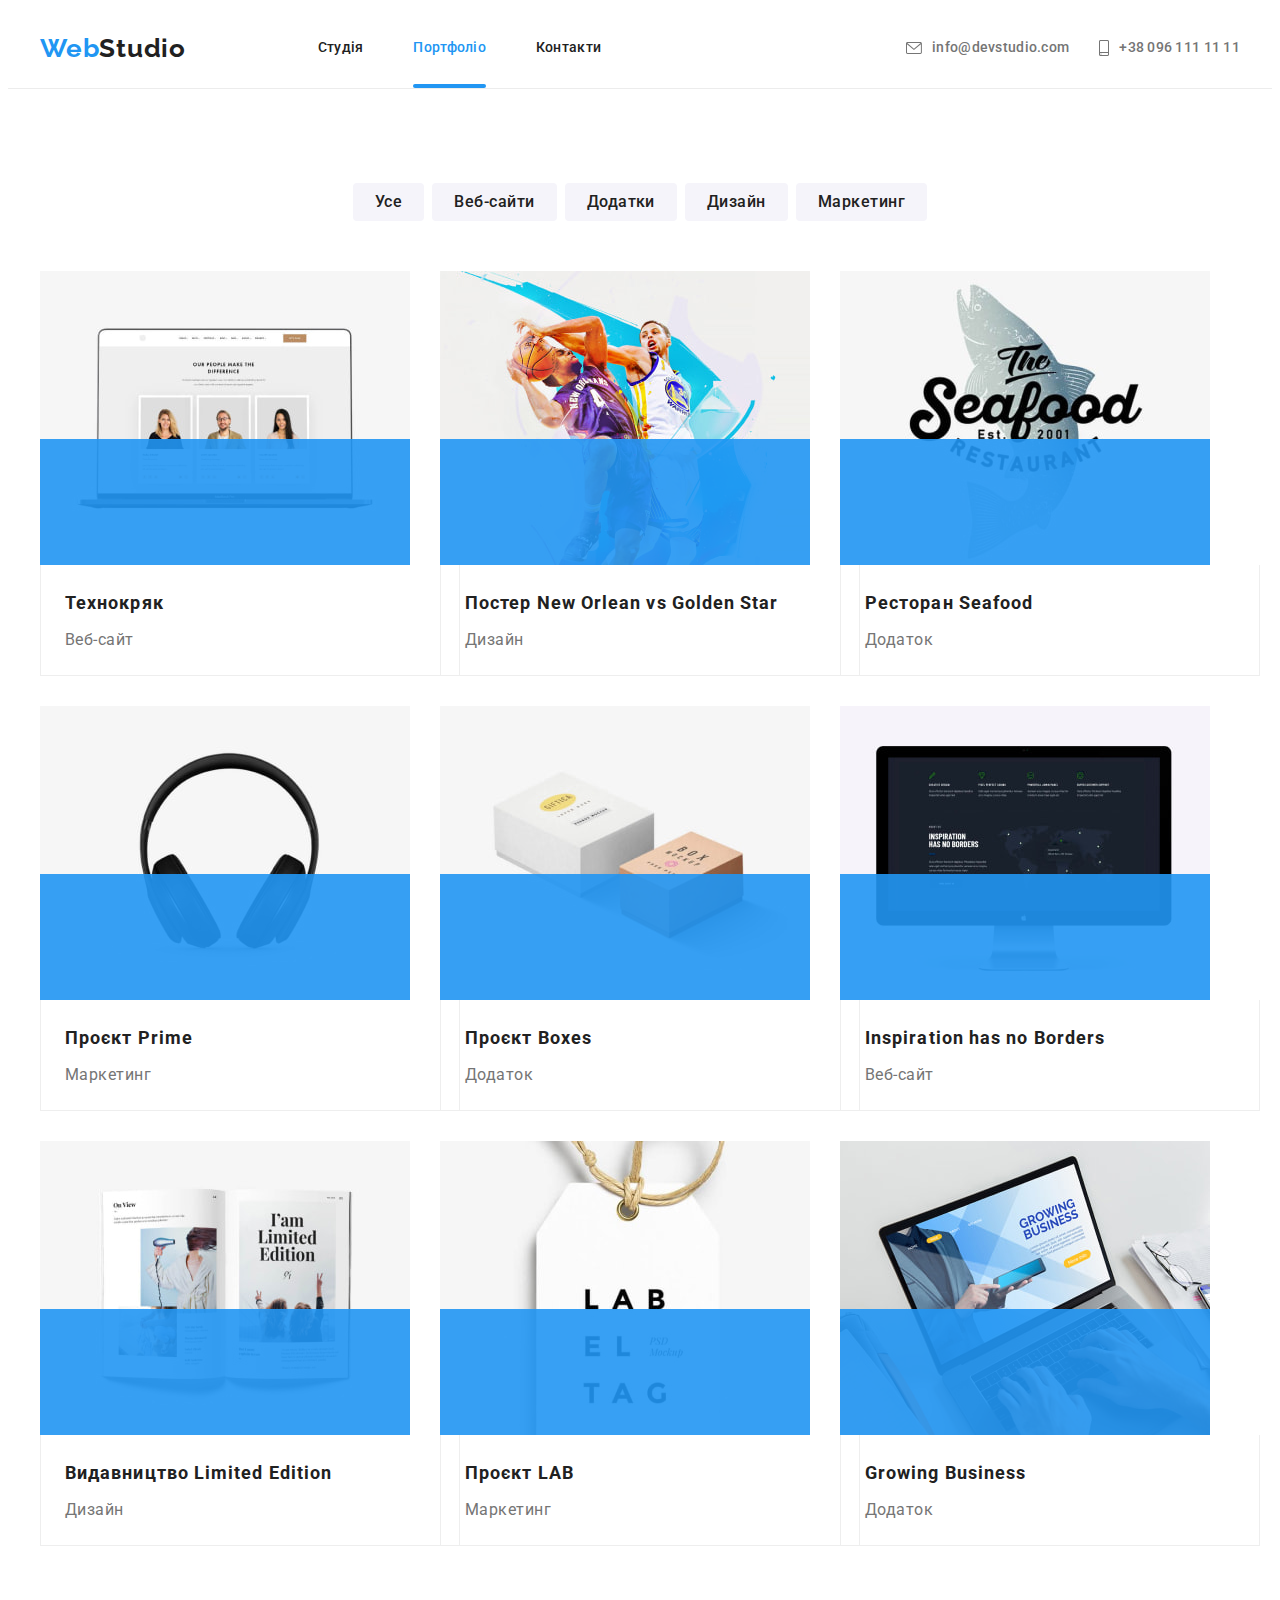
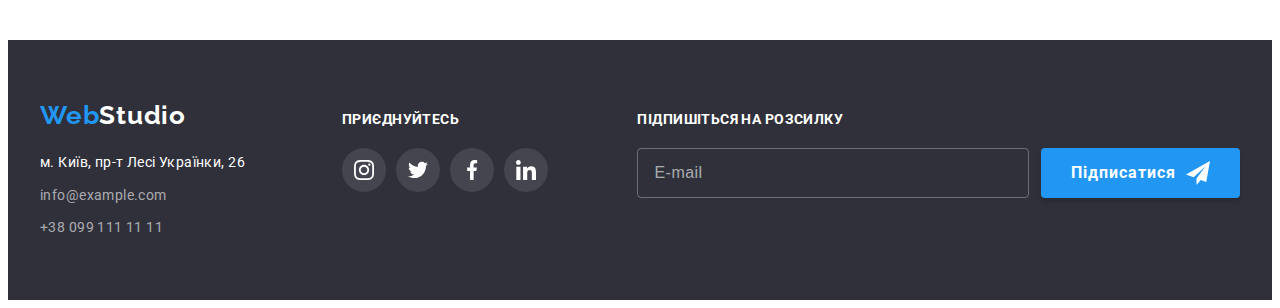
==== commit 8ee6ec55: "matbe done" ====
--- a/portfolio.html
+++ b/portfolio.html
@@ -309,9 +309,10 @@
                                     ./images/projects/1200/project-9-1200.jpg     370w,
                                     ./images/projects/1200/project-9-1200@2x.jpg  740w
                                     "
-                                    sizes="(min-width: 1200px) 25vw, (min-width: 768px) 50vw, (max-width: 767px) 100vw"
+                                    sizes="(min-width: 1200px) 370px, (min-width: 768px) 354px, (max-width: 767px) 450px"                                    
                                     src="./images/projects/480/project-9-480.jpg" alt="на ноутбуці відкритий додаток Growing Business" />                                
-                                <div class="projects__overlay">
+                                    <!-- sizes="(min-width: 1200px) 25vw, (min-width: 768px) 50vw, (max-width: 767px) 100vw" -->
+                                    <div class="projects__overlay">
                                     <p class="projects__overlay-text">Технокряк це сучасний майданчик поширення коронавірусу. Компанії використовують цю платформу для цифрового шпигунства та
                                     атак на захищені сервери конкурентів.</p>
                                 </div>
--- a/css/main.min.css
+++ b/css/main.min.css
@@ -1,2 +1,2 @@
-h1,h2,h3,p,ul,.menu__button{margin:0;padding:0}.hero__button-order,.footer__button,.form__btn{font-weight:700;font-size:16px;line-height:1.87;letter-spacing:0.06em;color:#fff;background-color:#2196f3;-webkit-box-shadow:0px 4px 4px rgba(0,0,0,0.15);box-shadow:0px 4px 4px rgba(0,0,0,0.15);border-radius:4px;-webkit-transition:background-color 250ms cubic-bezier(0.4, 0, 0.2, 1);transition:background-color 250ms cubic-bezier(0.4, 0, 0.2, 1)}.hero__button-order:hover,.footer__button:hover,.form__btn:hover,.hero__button-order:focus,.footer__button:focus,.form__btn:focus{background-color:#188ce8}.form__input,.form__textarea{border:1px solid rgba(33,33,33,0.2);border-radius:4px;-webkit-transition:border-color 250ms cubic-bezier(0.4, 0, 0.2, 1);transition:border-color 250ms cubic-bezier(0.4, 0, 0.2, 1)}.form__input:hover,.form__textarea:hover{border-color:#2196f3}.form__input:focus,.form__textarea:focus{outline:none;border-color:#2196f3}.job-types__title,.team__title,.clients__title{margin-bottom:30px;font-weight:700;font-size:28px;line-height:1.18;text-align:center;letter-spacing:0.03em;color:#212121}@media screen and (min-width: 1200px){.job-types__title,.team__title,.clients__title{margin-bottom:50px;font-size:36px;line-height:1.16}}body{font-family:"Roboto",sans-serif;font-style:normal;font-weight:400;color:#757575;background-color:#fff}ul{list-style:none}a{text-decoration:none;color:inherit}button{font-family:inherit;cursor:pointer;border:none}address{font-style:normal}img{display:block;max-width:100%;height:auto}textarea{resize:none}.container{margin:0 auto;padding-left:15px;padding-right:15px}@media screen and (min-width: 480px){.container{width:480px}}@media screen and (min-width: 768px){.container{width:768px}}@media screen and (min-width: 1200px){.container{width:1200px}}.section{padding:60px 0 60px 0}@media screen and (min-width: 1200px){.section{padding:94px 0 94px 0}}.visually-hidden{position:absolute;white-space:nowrap;width:1px;height:1px;overflow:hidden;border:0;padding:0;clip:rect(0 0 0 0);-webkit-clip-path:inset(50%);clip-path:inset(50%);margin:-1px}.overflow-hidden{overflow:hidden}.logo{display:-webkit-inline-box;display:-ms-inline-flexbox;display:inline-flex;font-family:"Raleway",sans-serif;font-weight:700;font-size:24px;line-height:1.17;letter-spacing:0.03em}.logo--accent{color:#2196f3}@media screen and (min-width: 1200px){.logo{font-size:26px;line-height:1.19}}.header__logo{color:#212121}.footer__logo{display:block;margin-bottom:20px;color:#fff}@media screen and (min-width: 1200px){.footer__logo{display:-webkit-inline-box;display:-ms-inline-flexbox;display:inline-flex}}.socials{display:-webkit-box;display:-ms-flexbox;display:flex;-webkit-box-pack:center;-ms-flex-pack:center;justify-content:center;gap:10px}.socials__link{display:-webkit-inline-box;display:-ms-inline-flexbox;display:inline-flex;-webkit-box-align:center;-ms-flex-align:center;align-items:center;-webkit-box-pack:center;-ms-flex-pack:center;justify-content:center;width:44px;height:44px;border-radius:50%;-webkit-transition:color 250ms cubic-bezier(0.4, 0, 0.2, 1),background-color 250ms cubic-bezier(0.4, 0, 0.2, 1);transition:color 250ms cubic-bezier(0.4, 0, 0.2, 1),background-color 250ms cubic-bezier(0.4, 0, 0.2, 1)}.socials__link.footer__socials-link{color:#fff;background-color:rgba(255,255,255,0.1)}.socials__link.footer__socials-link:hover,.socials__link.footer__socials-link:focus{color:#fff;background-color:#2196f3}.socials__link.team__socials-link{color:#afb1b8;background-color:#fff}.socials__link.team__socials-link:hover,.socials__link.team__socials-link:focus{color:#fff;background-color:#2196f3}.socials__icon{width:20px;height:20px}.header{display:-webkit-box;display:-ms-flexbox;display:flex;-webkit-box-align:center;-ms-flex-align:center;align-items:center;-webkit-box-pack:start;-ms-flex-pack:start;justify-content:flex-start;height:60px;border-bottom:1px solid #ececec}.header>.container{min-width:320px}@media screen and (min-width: 768px){.header{height:80px}}.header__menu{display:-webkit-box;display:-ms-flexbox;display:flex;-webkit-box-align:center;-ms-flex-align:center;align-items:center;-webkit-box-pack:justify;-ms-flex-pack:justify;justify-content:space-between}@media screen and (min-width: 1200px){.header__contacts{display:-webkit-box;display:-ms-flexbox;display:flex;-webkit-box-align:center;-ms-flex-align:center;align-items:center;-webkit-box-pack:center;-ms-flex-pack:center;justify-content:center}}.menu__button{display:-webkit-inline-box;display:-ms-inline-flexbox;display:inline-flex;margin-left:auto;z-index:900;background-color:transparent;-webkit-transition:fill 250ms cubic-bezier(0.4, 0, 0.2, 1);transition:fill 250ms cubic-bezier(0.4, 0, 0.2, 1)}.menu__button:hover,.menu__button:focus{fill:#2196f3}@media screen and (min-width: 767px){.menu__button{display:none}}.menu__button-icon{width:40px;height:40px}.menu__button-icon-open{visibility:visible;opacity:1}.menu__button.menu__button--active .menu__button-icon-open{visibility:hidden;opacity:0}.menu__button.menu__button--active .menu__button-icon-close{visibility:visible;opacity:1}.menu__button .menu__button-icon-close{visibility:hidden;opacity:0}.menu__container{display:-webkit-box;display:-ms-flexbox;display:flex;-webkit-box-align:center;-ms-flex-align:center;align-items:center;-webkit-box-pack:end;-ms-flex-pack:end;justify-content:end;-webkit-box-flex:1;-ms-flex-positive:1;flex-grow:1}@media screen and (max-width: 767px){.menu__container{position:absolute;top:-100vh;left:0;width:100vw;height:100vh;z-index:888;-webkit-box-orient:vertical;-webkit-box-direction:normal;-ms-flex-direction:column;flex-direction:column;-webkit-box-align:start;-ms-flex-align:start;align-items:flex-start;padding:48px 40px;background:#fff;visibility:hidden;opacity:0;-webkit-transition:250ms ease-in;transition:250ms ease-in}.menu__container--active{top:0;visibility:visible;opacity:1;pointer-events:initial}}@media screen and (min-width: 768px){.navigation{display:-webkit-box;display:-ms-flexbox;display:flex;margin-right:84px}}@media screen and (min-width: 1200px){.navigation{margin-right:305px}}@media screen and (max-width: 767px){.navigation__item:not(:last-child){margin-bottom:32px}}@media screen and (min-width: 768px){.navigation__item:not(:last-child){margin-right:50px}}.navigation__link{display:-webkit-inline-box;display:-ms-inline-flexbox;display:inline-flex;font-weight:500;font-size:40px;line-height:1.175;letter-spacing:0.02em;color:#212121;-webkit-transition:color 250ms cubic-bezier(0.4, 0, 0.2, 1);transition:color 250ms cubic-bezier(0.4, 0, 0.2, 1)}.navigation__link:hover,.navigation__link:focus,.navigation__link--current{color:#2196f3}@media screen and (min-width: 768px){.navigation__link{font-size:14px;line-height:1.14;position:relative;padding-top:32px;padding-bottom:32px}.navigation__link::after{position:absolute;bottom:0;right:0;content:'';display:-webkit-inline-box;display:-ms-inline-flexbox;display:inline-flex;width:100%;height:4px;background-color:#2196f3;border-radius:2px;-webkit-transform:scale(0);transform:scale(0);opacity:0;-webkit-transition:opacity 250ms cubic-bezier(0.4, 0, 0.2, 1),-webkit-transform 250ms cubic-bezier(0.4, 0, 0.2, 1);transition:opacity 250ms cubic-bezier(0.4, 0, 0.2, 1),-webkit-transform 250ms cubic-bezier(0.4, 0, 0.2, 1);transition:transform 250ms cubic-bezier(0.4, 0, 0.2, 1),opacity 250ms cubic-bezier(0.4, 0, 0.2, 1);transition:transform 250ms cubic-bezier(0.4, 0, 0.2, 1),opacity 250ms cubic-bezier(0.4, 0, 0.2, 1),-webkit-transform 250ms cubic-bezier(0.4, 0, 0.2, 1)}.navigation__link--current::after,.navigation__link:hover::after,.navigation__link:focus::after{-webkit-transform:scale(1);transform:scale(1);opacity:1}}@media screen and (max-width: 767px){.contacts{display:-webkit-box;display:-ms-flexbox;display:flex;-webkit-box-orient:vertical;-webkit-box-direction:reverse;-ms-flex-direction:column-reverse;flex-direction:column-reverse;margin-top:auto;margin-bottom:64px}}.contacts__item{font-weight:500;letter-spacing:0.02em}@media screen and (max-width: 380px){.contacts__item{margin-bottom:32px;font-size:24px}.contacts__item:last-child{color:#2196f3}}@media screen and (min-width: 381px) and (max-width: 767px){.contacts__item:last-child{margin-bottom:32px;font-size:34px;line-height:1.17;color:#2196f3}.contacts__item:first-child{font-size:24px;line-height:1.17}}@media screen and (min-width: 768px) and (max-width: 1199px){.contacts__item:first-child{margin-bottom:10px}}@media screen and (min-width: 1200px){.contacts__item:not(:last-child){margin-right:30px}}.contacts__link{display:-webkit-box;display:-ms-flexbox;display:flex;-webkit-box-align:center;-ms-flex-align:center;align-items:center;-webkit-box-pack:start;-ms-flex-pack:start;justify-content:flex-start;-webkit-transition:fill 250ms cubic-bezier(0.4, 0, 0.2, 1),color 250ms cubic-bezier(0.4, 0, 0.2, 1);transition:fill 250ms cubic-bezier(0.4, 0, 0.2, 1),color 250ms cubic-bezier(0.4, 0, 0.2, 1)}.contacts__link:hover,.contacts__link:focus{color:#2196f3}@media screen and (min-width: 768px){.contacts__link{font-weight:500;font-size:12px;line-height:1.17;letter-spacing:0.02em;color:#757575}}@media screen and (min-width: 1200px){.contacts__link{font-size:14px;line-height:1.14}}.contacts__icon-mail{width:14px;height:10px;margin-right:8px}@media screen and (max-width: 767px){.contacts__icon-mail{display:none}}@media screen and (min-width: 1200px){.contacts__icon-mail{width:16px;height:12px;margin-right:10px}}.contacts__icon-phone{width:10px;height:14px;margin-right:8px}@media screen and (max-width: 767px){.contacts__icon-phone{display:none}}@media screen and (min-width: 1200px){.contacts__icon-phone{width:10px;height:16px;margin-right:10px}}.header__socials{display:-webkit-box;display:-ms-flexbox;display:flex}@media screen and (min-width: 768px){.header__socials{display:none}}.header__socials-item{padding-left:10px;padding-right:10px}.header__socials-item:first-child{padding-left:0}.header__socials-item:last-child{padding-right:0}.header__socials-item:not(:last-child){border-right:1px solid rgba(33,33,33,0.2)}@media screen and (max-width: 479px){.header__socials-item{padding-left:5px;padding-right:5px}}.header__socials-link{font-weight:500;font-size:18px;line-height:1.22;letter-spacing:0.02em;color:#2196f3}@media screen and (max-width: 479px){.header__socials-link{font-size:14px}}.hero{padding:118px 0 118px 0;text-align:center;background-color:#2f303a}@media screen and (min-width: 1200px){.hero{padding:200px 0 200px 0}}.hero-owerlay{max-width:480px;height:400px;margin-left:auto;margin-right:auto;background-image:-webkit-gradient(linear, left top, right top, from(rgba(47,48,58,0.4)), to(rgba(47,48,58,0.4))),image-set(url("../images/hero/hero-bg-480.jpg") 1x, url("../images/hero/hero-bg-480@2x.jpg") 2x);background-image:linear-gradient(to right, rgba(47,48,58,0.4), rgba(47,48,58,0.4)),-webkit-image-set(url("../images/hero/hero-bg-480.jpg") 1x, url("../images/hero/hero-bg-480@2x.jpg") 2x);background-image:linear-gradient(to right, rgba(47,48,58,0.4), rgba(47,48,58,0.4)),image-set(url("../images/hero/hero-bg-480.jpg") 1x, url("../images/hero/hero-bg-480@2x.jpg") 2x);background-size:cover}@media screen and (min-width: 768px){.hero-owerlay{max-width:768px;background-image:-webkit-gradient(linear, left top, right top, from(rgba(47,48,58,0.4)), to(rgba(47,48,58,0.4))),image-set(url("../images/hero/hero-bg-768.jpg") 1x, url("../images/hero/hero-bg-768@2x.jpg") 2x);background-image:linear-gradient(to right, rgba(47,48,58,0.4), rgba(47,48,58,0.4)),-webkit-image-set(url("../images/hero/hero-bg-768.jpg") 1x, url("../images/hero/hero-bg-768@2x.jpg") 2x);background-image:linear-gradient(to right, rgba(47,48,58,0.4), rgba(47,48,58,0.4)),image-set(url("../images/hero/hero-bg-768.jpg") 1x, url("../images/hero/hero-bg-768@2x.jpg") 2x)}}@media screen and (min-width: 1200px){.hero-owerlay{max-width:1600px;height:600px;background-image:-webkit-gradient(linear, left top, right top, from(rgba(47,48,58,0.4)), to(rgba(47,48,58,0.4))),image-set(url("../images/hero/hero-bg-1200.jpg") 1x, url("../images/hero/hero-bg-1200@2x.jpg") 2x);background-image:linear-gradient(to right, rgba(47,48,58,0.4), rgba(47,48,58,0.4)),-webkit-image-set(url("../images/hero/hero-bg-1200.jpg") 1x, url("../images/hero/hero-bg-1200@2x.jpg") 2x);background-image:linear-gradient(to right, rgba(47,48,58,0.4), rgba(47,48,58,0.4)),image-set(url("../images/hero/hero-bg-1200.jpg") 1x, url("../images/hero/hero-bg-1200@2x.jpg") 2x)}}.hero__title{margin-right:auto;margin-bottom:30px;margin-left:auto;max-width:350px;font-weight:900;font-size:26px;line-height:1.61;letter-spacing:0.06em;text-transform:uppercase;color:#fff}@media screen and (min-width: 1200px){.hero__title{max-width:600px;font-size:44px;line-height:1.36}}.hero__button-order{padding:10px 24px}@media screen and (min-width: 1200px){.features.section{padding:94px 0 0 0}}@media screen and (min-width: 768px){.features__list{display:-webkit-box;display:-ms-flexbox;display:flex;-webkit-box-pack:center;-ms-flex-pack:center;justify-content:center;gap:30px;-ms-flex-wrap:wrap;flex-wrap:wrap}}@media screen and (max-width: 767px){.features__item:not(:last-child){margin-bottom:30px}}@media screen and (min-width: 768px) and (max-width: 1199px){.features__item{width:354px}}@media screen and (min-width: 1200px){.features__item{width:270px}}.features__icons{display:-webkit-inline-box;display:-ms-inline-flexbox;display:inline-flex;-webkit-box-align:center;-ms-flex-align:center;align-items:center;-webkit-box-pack:center;-ms-flex-pack:center;justify-content:center;width:100%;height:120px;margin-bottom:30px;background-color:#f5f4fa;border-radius:4px}.features__icon{width:70px;height:70px}.features__title{margin-bottom:10px;font-weight:700;font-size:14px;line-height:1.14;letter-spacing:0.03em;text-transform:uppercase;color:#212121}@media screen and (max-width: 767px){.features__title{text-align:center}}.features__description{font-size:14px;line-height:1.71;letter-spacing:0.03em}@media screen and (max-width: 1199px){.job-types{display:none}}.job-types__list{display:-webkit-box;display:-ms-flexbox;display:flex;-webkit-box-pack:center;-ms-flex-pack:center;justify-content:center;gap:30px}.job-types-thumb{position:relative}.job-types__subtitle{position:absolute;bottom:0;padding-top:27px;padding-bottom:27px;width:100%;font-weight:700;font-size:14px;line-height:1.14;text-align:center;letter-spacing:0.03em;text-transform:uppercase;color:#fff;background-color:rgba(47,48,58,0.8)}.team{background-color:#f5f4fa}@media screen and (min-width: 768px){.team__list{display:-webkit-box;display:-ms-flexbox;display:flex;-webkit-box-pack:center;-ms-flex-pack:center;justify-content:center;gap:30px}}@media screen and (min-width: 768px) and (max-width: 1199px){.team__list{-ms-flex-wrap:wrap;flex-wrap:wrap}}.team__item{padding-bottom:24px;max-width:450px;background-color:#fff;-webkit-box-shadow:0px 1px 3px rgba(0,0,0,0.12),0px 1px 1px rgba(0,0,0,0.14),0px 2px 1px rgba(0,0,0,0.2);box-shadow:0px 1px 3px rgba(0,0,0,0.12),0px 1px 1px rgba(0,0,0,0.14),0px 2px 1px rgba(0,0,0,0.2);border-radius:0px 0px 4px 4px}@media screen and (max-width: 767px){.team__item:not(:last-child){margin-bottom:30px}}@media screen and (min-width: 1200px){.team__item{padding-bottom:30px}}.team__item-img{margin-bottom:30px}.team__item-title{margin-bottom:10px;font-weight:500;font-size:16px;line-height:1.18;text-align:center;letter-spacing:0.03em;color:#212121}.team__item-subtitle{margin-bottom:16px;font-size:16px;line-height:1.18;text-align:center;letter-spacing:0.03em}.clients__list{display:-webkit-box;display:-ms-flexbox;display:flex;-webkit-box-pack:center;-ms-flex-pack:center;justify-content:center;gap:30px}@media screen and (max-width: 1199px){.clients__list{-ms-flex-wrap:wrap;flex-wrap:wrap}}.clients__link{display:-webkit-inline-box;display:-ms-inline-flexbox;display:inline-flex;-webkit-box-align:center;-ms-flex-align:center;align-items:center;-webkit-box-pack:center;-ms-flex-pack:center;justify-content:center;height:92px;color:#afb1b8;border:1px solid #afb1b8;border-radius:4px;-webkit-transition:border-color 250ms cubic-bezier(0.4, 0, 0.2, 1),color 250ms cubic-bezier(0.4, 0, 0.2, 1);transition:border-color 250ms cubic-bezier(0.4, 0, 0.2, 1),color 250ms cubic-bezier(0.4, 0, 0.2, 1)}@media screen and (max-width: 479px){.clients__link{width:115px}}@media screen and (min-width: 480px){.clients__link{width:210px}}@media screen and (min-width: 768px){.clients__link{width:226px}}@media screen and (min-width: 1200px){.clients__link{width:170px}}.clients__link:hover,.clients__link:focus{border-color:#2196f3;color:#2196f3}.clients__icon{width:106px;height:60px}.footer{padding:60px 0 60px 0;text-align:center;font-size:14px;line-height:1.71;letter-spacing:0.03em;color:rgba(255,255,255,0.6);background-color:#2f303a}@media screen and (min-width: 1200px){.footer{text-align:left}}@media screen and (min-width: 768px){.footer__flex-container{display:-webkit-box;display:-ms-flexbox;display:flex;-webkit-box-align:baseline;-ms-flex-align:baseline;align-items:baseline;-webkit-box-pack:center;-ms-flex-pack:center;justify-content:center}}@media screen and (min-width: 768px) and (max-width: 1199px){.footer__flex-container{-ms-flex-wrap:wrap;flex-wrap:wrap;-ms-flex-pack:distribute;justify-content:space-around}}@media screen and (min-width: 1200px){.footer__flex-container{-webkit-box-pack:start;-ms-flex-pack:start;justify-content:flex-start}}@media screen and (min-width: 768px){.footer__flex-item:nth-child(1){width:232px}.footer__flex-item:nth-child(2){width:206px}}@media screen and (max-width: 1199px){.footer__flex-item:not(:last-child){margin-bottom:60px}.footer__flex-item:nth-child(3){max-width:450px}}@media screen and (min-width: 1200px){.footer__flex-item:nth-child(1){margin-right:70px}.footer__flex-item:nth-child(3){margin-left:auto}}.address__item:not(:last-child){margin-bottom:8px}@media screen and (min-width: 1200px){.address__item:not(:last-child){margin-bottom:9px}}.address__link[target]{color:#fff}.footer__title{margin-bottom:20px;font-weight:700;font-size:14px;line-height:1.14;letter-spacing:0.03em;text-transform:uppercase;color:#fff}.footer__form{display:-webkit-box;display:-ms-flexbox;display:flex;-webkit-box-align:center;-ms-flex-align:center;align-items:center;-webkit-box-pack:center;-ms-flex-pack:center;justify-content:center}@media screen and (max-width: 1199px){.footer__form{-ms-flex-wrap:wrap;flex-wrap:wrap}}@media screen and (min-width: 1200px){.footer__form{-webkit-box-pack:start;-ms-flex-pack:start;justify-content:flex-start}}.footer__input-email{padding:14px 16px;width:450px;font-size:16px;line-height:1.25;letter-spacing:0.03em;color:#fff;background-color:transparent;border:1px solid rgba(255,255,255,0.3);border-radius:4px;-webkit-transition:border-color 250ms cubic-bezier(0.4, 0, 0.2, 1);transition:border-color 250ms cubic-bezier(0.4, 0, 0.2, 1)}@media screen and (max-width: 1199px){.footer__input-email{margin-bottom:20px}}@media screen and (min-width: 1200px){.footer__input-email{width:358px;margin-right:12px}}.footer__input-email:hover{border-color:#2196f3}.footer__input-email:focus{outline:none;border-color:#2196f3}.footer__input-email::-webkit-input-placeholder{font-size:16px;line-height:1.25;letter-spacing:0.03em;color:rgba(255,255,255,0.6)}.footer__input-email:-ms-input-placeholder{font-size:16px;line-height:1.25;letter-spacing:0.03em;color:rgba(255,255,255,0.6)}.footer__input-email::-ms-input-placeholder{font-size:16px;line-height:1.25;letter-spacing:0.03em;color:rgba(255,255,255,0.6)}.footer__input-email::placeholder{font-size:16px;line-height:1.25;letter-spacing:0.03em;color:rgba(255,255,255,0.6)}.footer__button{padding:10px 30px;display:-webkit-inline-box;display:-ms-inline-flexbox;display:inline-flex;-webkit-box-align:center;-ms-flex-align:center;align-items:center}.footer__button::after{content:'';display:-webkit-inline-box;display:-ms-inline-flexbox;display:inline-flex;width:24px;height:24px;margin-left:10px;background-image:url("data:image/svg+xml;charset=utf8,%3Csvg width='24' height='24' fill='none' xmlns='http://www.w3.org/2000/svg'%3E%3Cpath d='M24 0 0 13.5l7.67 2.84L19.5 5.25l-8.998 12.14.007.002-.009-.002V24l4.301-5.018L20.251 21 24 0Z' fill='%23fff'/%3E%3C/svg%3E")}.backdrop{position:fixed;top:0;right:0;bottom:0;left:0;background:rgba(0,0,0,0.2);z-index:999;visibility:hidden;opacity:0;overflow-y:scroll;-webkit-transition:250ms ease-in;transition:250ms ease-in}.backdrop-active{visibility:visible;opacity:1;-webkit-transition:250ms ease-in;transition:250ms ease-in}.modal{position:absolute;top:-1000px;left:50%;width:450px;padding:40px;background-color:#fff;-webkit-box-shadow:0px 1px 3px rgba(0,0,0,0.12),0px 1px 1px rgba(0,0,0,0.14),0px 2px 1px rgba(0,0,0,0.2);box-shadow:0px 1px 3px rgba(0,0,0,0.12),0px 1px 1px rgba(0,0,0,0.14),0px 2px 1px rgba(0,0,0,0.2);border-radius:4px;z-index:1000;visibility:hidden;opacity:0;-webkit-transform:translate(-50%, 0);transform:translate(-50%, 0);-webkit-transition:250ms ease-in;transition:250ms ease-in}@media screen and (max-width: 479px){.modal{max-width:calc(100vw - 30px);padding:40px 15px}}@media screen and (min-width: 1200px){.modal{width:528px}}.modal-active{visibility:visible;opacity:1;pointer-events:initial;top:50%;-webkit-transform:translate(-50%, -50%);transform:translate(-50%, -50%);-webkit-transition:250ms ease-in;transition:250ms ease-in}.modal__title{margin-bottom:12px;font-weight:700;font-size:20px;line-height:1.15;text-align:center;letter-spacing:0.03em;color:#212121}.modal__close{position:absolute;top:8px;right:8px;display:-webkit-inline-box;display:-ms-inline-flexbox;display:inline-flex;-webkit-box-align:center;-ms-flex-align:center;align-items:center;-webkit-box-pack:center;-ms-flex-pack:center;justify-content:center;width:30px;height:30px;border-radius:50%;background-color:transparent;border:1px solid rgba(0,0,0,0.1);-webkit-transition:250ms cubic-bezier(0.4, 0, 0.2, 1);transition:250ms cubic-bezier(0.4, 0, 0.2, 1)}.modal__close:hover,.modal__close:focus{-webkit-transform:rotate(360deg);transform:rotate(360deg)}.modal__close-icon{width:18px;height:18px;-webkit-transition:fill 250ms cubic-bezier(0.4, 0, 0.2, 1);transition:fill 250ms cubic-bezier(0.4, 0, 0.2, 1)}.modal__close:hover .modal__close-icon,.modal__close:focus .modal__close-icon{fill:#2196f3}.form__field{position:relative;display:-webkit-box;display:-ms-flexbox;display:flex;-webkit-box-orient:vertical;-webkit-box-direction:normal;-ms-flex-direction:column;flex-direction:column;margin-bottom:10px}.form__field:nth-child(4){margin-bottom:20px}.form__label{margin-bottom:4px;font-size:12px;line-height:1.17;letter-spacing:0.01em;color:#757575}.form__input{width:100%;padding:10px 11px 10px 42px}.form__icon{position:absolute;top:50%;left:12px;width:18px;height:18px;-webkit-transition:fill 250ms cubic-bezier(0.4, 0, 0.2, 1);transition:fill 250ms cubic-bezier(0.4, 0, 0.2, 1)}.form__input:hover ~ .form__icon,.form__input:focus ~ .form__icon{fill:#2196f3}.form__textarea{height:120px;padding:12px 16px}.form__textarea::-webkit-input-placeholder{font-size:14px;line-height:1.14;letter-spacing:0.01em;color:rgba(117,117,117,0.5)}.form__textarea:-ms-input-placeholder{font-size:14px;line-height:1.14;letter-spacing:0.01em;color:rgba(117,117,117,0.5)}.form__textarea::-ms-input-placeholder{font-size:14px;line-height:1.14;letter-spacing:0.01em;color:rgba(117,117,117,0.5)}.form__textarea::placeholder{font-size:14px;line-height:1.14;letter-spacing:0.01em;color:rgba(117,117,117,0.5)}.form__field-checkbox{display:-webkit-box;display:-ms-flexbox;display:flex;-webkit-box-align:center;-ms-flex-align:center;align-items:center;-webkit-box-pack:center;-ms-flex-pack:center;justify-content:center;margin-bottom:30px}.form__label-checkbox{margin-left:8px;font-size:12px;line-height:1.17;letter-spacing:0.03em;color:#757575}@media screen and (max-width: 480px){.form__label-checkbox{max-width:calc(100% - 24px)}}@media screen and (min-width: 1200px){.form__label-checkbox{font-size:14px;line-height:1.71}}.form__input-checkbox{-webkit-appearance:none;-moz-appearance:none;appearance:none}.form__checkbox-icon{display:-webkit-inline-box;display:-ms-inline-flexbox;display:inline-flex;width:16px;height:15px;border:2px solid #212121;border-radius:2px}.form__input-checkbox:checked+.form__checkbox-icon{background-color:#2196f3;background-image:url("data:image/svg+xml;charset=utf8,%3Csvg width='16' height='15' fill='none' xmlns='http://www.w3.org/2000/svg'%3E%3Cpath d='m3.957 7.752-.069-.066-.069.065-.888.842-.076.072.076.073 3.496 3.334.069.066.069-.066 7.504-7.158.076-.073-.076-.072-.882-.841-.069-.066-.069.066-6.553 6.246-2.539-2.422Z' fill='%23fff' stroke='%23fff' stroke-width='.2'/%3E%3C/svg%3E");background-position:center;background-origin:border-box;border-color:#2196f3}.form__link{color:#2196f3;text-decoration:underline}.form__btn{display:block;margin:0 auto;padding:10px 52px}.filters{display:-webkit-box;display:-ms-flexbox;display:flex;-webkit-box-align:center;-ms-flex-align:center;align-items:center;-webkit-box-pack:center;-ms-flex-pack:center;justify-content:center;-ms-flex-wrap:wrap;flex-wrap:wrap;gap:15px 8px;margin-bottom:40px}@media screen and (min-width: 768px){.filters{margin-bottom:30px}}@media screen and (min-width: 1200px){.filters{margin-bottom:50px}}.filters__button{padding:6px 22px;font-weight:500;font-size:16px;line-height:1.62;letter-spacing:0.03em;color:#212121;background-color:#f5f4fa;border-radius:4px;-webkit-transition:color 250ms cubic-bezier(0.4, 0, 0.2, 1),background-color 250ms cubic-bezier(0.4, 0, 0.2, 1),-webkit-box-shadow 250ms cubic-bezier(0.4, 0, 0.2, 1);transition:color 250ms cubic-bezier(0.4, 0, 0.2, 1),background-color 250ms cubic-bezier(0.4, 0, 0.2, 1),-webkit-box-shadow 250ms cubic-bezier(0.4, 0, 0.2, 1);transition:color 250ms cubic-bezier(0.4, 0, 0.2, 1),background-color 250ms cubic-bezier(0.4, 0, 0.2, 1),box-shadow 250ms cubic-bezier(0.4, 0, 0.2, 1);transition:color 250ms cubic-bezier(0.4, 0, 0.2, 1),background-color 250ms cubic-bezier(0.4, 0, 0.2, 1),box-shadow 250ms cubic-bezier(0.4, 0, 0.2, 1),-webkit-box-shadow 250ms cubic-bezier(0.4, 0, 0.2, 1)}.filters__button:hover,.filters__button:focus{color:#fff;background-color:#2196f3;-webkit-box-shadow:0px 3px 1px rgba(0,0,0,0.1),0px 1px 2px rgba(0,0,0,0.08),0px 2px 2px rgba(0,0,0,0.12);box-shadow:0px 3px 1px rgba(0,0,0,0.1),0px 1px 2px rgba(0,0,0,0.08),0px 2px 2px rgba(0,0,0,0.12)}@media screen and (min-width: 768px){.projects{display:-webkit-box;display:-ms-flexbox;display:flex;-webkit-box-pack:start;-ms-flex-pack:start;justify-content:flex-start;gap:30px;-ms-flex-wrap:wrap;flex-wrap:wrap}}.projects__item{max-width:450px}@media screen and (max-width: 767px){.projects__item:not(:last-child){margin-bottom:30px}}@media screen and (min-width: 768px){.projects__item{width:354px}}@media screen and (min-width: 1200px){.projects__item{width:370px}}.projects__link{display:inline-block;-webkit-transition:-webkit-box-shadow 250ms cubic-bezier(0.4, 0, 0.2, 1);transition:-webkit-box-shadow 250ms cubic-bezier(0.4, 0, 0.2, 1);transition:box-shadow 250ms cubic-bezier(0.4, 0, 0.2, 1);transition:box-shadow 250ms cubic-bezier(0.4, 0, 0.2, 1), -webkit-box-shadow 250ms cubic-bezier(0.4, 0, 0.2, 1)}.projects__link:hover,.projects__link:focus{-webkit-box-shadow:0px 1px 1px rgba(0,0,0,0.12),0px 4px 4px rgba(0,0,0,0.06),1px 4px 6px rgba(0,0,0,0.16);box-shadow:0px 1px 1px rgba(0,0,0,0.12),0px 4px 4px rgba(0,0,0,0.06),1px 4px 6px rgba(0,0,0,0.16)}.projects__link:hover .projects__overlay,.projects__link:hover .projects__overlay,.projects__link:focus .projects__overlay,.projects__link:focus .projects__overlay{-webkit-transform:translateY(-100%);transform:translateY(-100%)}.projects__thumb{position:relative;overflow:hidden}@media screen and (min-width: 480px){.projects__img{height:294px}}.projects__overlay{position:absolute;bottom:-100%;display:-webkit-box;display:-ms-flexbox;display:flex;-webkit-box-align:center;-ms-flex-align:center;align-items:center;padding:13px 24px;background-color:rgba(33,150,243,0.9);-webkit-transform:translateY(0);transform:translateY(0);-webkit-transition:-webkit-transform 250ms cubic-bezier(0.4, 0, 0.2, 1);transition:-webkit-transform 250ms cubic-bezier(0.4, 0, 0.2, 1);transition:transform 250ms cubic-bezier(0.4, 0, 0.2, 1);transition:transform 250ms cubic-bezier(0.4, 0, 0.2, 1), -webkit-transform 250ms cubic-bezier(0.4, 0, 0.2, 1)}@media screen and (max-width: 350px){.projects__overlay{height:189px}}@media screen and (min-width: 351px) and (max-width: 400px){.projects__overlay{height:222px}}@media screen and (min-width: 401px) and (max-width: 440px){.projects__overlay{height:242px}}@media screen and (min-width: 441px) and (max-width: 479px){.projects__overlay{height:268px}}@media screen and (min-width: 480px){.projects__overlay{height:294px;padding:63px 24px}}.projects__overlay-text{font-size:18px;line-height:1.56;letter-spacing:0.03em;color:#fff}@media screen and (max-width: 480px){.projects__overlay-text{font-size:14px}}.projects__text{width:100%;padding:20px 24px;border-right:1px solid #eee;border-bottom:1px solid #eee;border-left:1px solid #eee}@media screen and (max-width: 400px){.projects__text{height:147px}}@media screen and (min-width: 768px) and (max-width: 1199px){.projects__text{height:147px}}.projects__title{margin-bottom:4px;font-weight:700;font-size:18px;line-height:2;letter-spacing:0.06em;color:#212121}.projects__subtitle{font-size:16px;line-height:1.87;letter-spacing:0.03em}
+h1,h2,h3,p,ul,.menu__button{margin:0;padding:0}.hero__button-order,.footer__button,.form__btn{font-weight:700;font-size:16px;line-height:1.87;letter-spacing:0.06em;color:#fff;background-color:#2196f3;-webkit-box-shadow:0px 4px 4px rgba(0,0,0,0.15);box-shadow:0px 4px 4px rgba(0,0,0,0.15);border-radius:4px;-webkit-transition:background-color 250ms cubic-bezier(0.4, 0, 0.2, 1);transition:background-color 250ms cubic-bezier(0.4, 0, 0.2, 1)}.hero__button-order:hover,.footer__button:hover,.form__btn:hover,.hero__button-order:focus,.footer__button:focus,.form__btn:focus{background-color:#188ce8}.form__input,.form__textarea{border:1px solid rgba(33,33,33,0.2);border-radius:4px;-webkit-transition:border-color 250ms cubic-bezier(0.4, 0, 0.2, 1);transition:border-color 250ms cubic-bezier(0.4, 0, 0.2, 1)}.form__input:hover,.form__textarea:hover{border-color:#2196f3}.form__input:focus,.form__textarea:focus{outline:none;border-color:#2196f3}.job-types__title,.team__title,.clients__title{margin-bottom:30px;font-weight:700;font-size:28px;line-height:1.18;text-align:center;letter-spacing:0.03em;color:#212121}@media screen and (min-width: 1200px){.job-types__title,.team__title,.clients__title{margin-bottom:50px;font-size:36px;line-height:1.16}}body{font-family:"Roboto",sans-serif;font-style:normal;font-weight:400;color:#757575;background-color:#fff}ul{list-style:none}a{text-decoration:none;color:inherit}button{font-family:inherit;cursor:pointer;border:none}address{font-style:normal}img{display:block;max-width:100%;height:auto}textarea{resize:none}.container{margin:0 auto;padding-left:15px;padding-right:15px}@media screen and (min-width: 480px){.container{width:480px}}@media screen and (min-width: 768px){.container{width:768px}}@media screen and (min-width: 1200px){.container{width:1200px}}.section{padding:60px 0 60px 0}@media screen and (min-width: 1200px){.section{padding:94px 0 94px 0}}.visually-hidden{position:absolute;white-space:nowrap;width:1px;height:1px;overflow:hidden;border:0;padding:0;clip:rect(0 0 0 0);-webkit-clip-path:inset(50%);clip-path:inset(50%);margin:-1px}.overflow-hidden{overflow:hidden}.logo{display:-webkit-inline-box;display:-ms-inline-flexbox;display:inline-flex;font-family:"Raleway",sans-serif;font-weight:700;font-size:24px;line-height:1.17;letter-spacing:0.03em}.logo--accent{color:#2196f3}@media screen and (min-width: 1200px){.logo{font-size:26px;line-height:1.19}}.header__logo{color:#212121}.footer__logo{display:block;margin-bottom:20px;color:#fff}@media screen and (min-width: 1200px){.footer__logo{display:-webkit-inline-box;display:-ms-inline-flexbox;display:inline-flex}}.socials{display:-webkit-box;display:-ms-flexbox;display:flex;-webkit-box-pack:center;-ms-flex-pack:center;justify-content:center;gap:10px}.socials__link{display:-webkit-inline-box;display:-ms-inline-flexbox;display:inline-flex;-webkit-box-align:center;-ms-flex-align:center;align-items:center;-webkit-box-pack:center;-ms-flex-pack:center;justify-content:center;width:44px;height:44px;border-radius:50%;-webkit-transition:color 250ms cubic-bezier(0.4, 0, 0.2, 1),background-color 250ms cubic-bezier(0.4, 0, 0.2, 1);transition:color 250ms cubic-bezier(0.4, 0, 0.2, 1),background-color 250ms cubic-bezier(0.4, 0, 0.2, 1)}.socials__link.footer__socials-link{color:#fff;background-color:rgba(255,255,255,0.1)}.socials__link.footer__socials-link:hover,.socials__link.footer__socials-link:focus{color:#fff;background-color:#2196f3}.socials__link.team__socials-link{color:#afb1b8;background-color:#fff}.socials__link.team__socials-link:hover,.socials__link.team__socials-link:focus{color:#fff;background-color:#2196f3}.socials__icon{width:20px;height:20px}.header{display:-webkit-box;display:-ms-flexbox;display:flex;-webkit-box-align:center;-ms-flex-align:center;align-items:center;-webkit-box-pack:start;-ms-flex-pack:start;justify-content:flex-start;height:60px;border-bottom:1px solid #ececec}.header>.container{min-width:320px}@media screen and (min-width: 768px){.header{height:80px}}.header__menu{display:-webkit-box;display:-ms-flexbox;display:flex;-webkit-box-align:center;-ms-flex-align:center;align-items:center;-webkit-box-pack:justify;-ms-flex-pack:justify;justify-content:space-between}@media screen and (min-width: 1200px){.header__contacts{display:-webkit-box;display:-ms-flexbox;display:flex;-webkit-box-align:center;-ms-flex-align:center;align-items:center;-webkit-box-pack:center;-ms-flex-pack:center;justify-content:center}}.menu__button{display:-webkit-inline-box;display:-ms-inline-flexbox;display:inline-flex;margin-left:auto;z-index:900;background-color:transparent;-webkit-transition:fill 250ms cubic-bezier(0.4, 0, 0.2, 1);transition:fill 250ms cubic-bezier(0.4, 0, 0.2, 1)}.menu__button:hover,.menu__button:focus{fill:#2196f3}@media screen and (min-width: 767px){.menu__button{display:none}}.menu__button-icon{width:40px;height:40px}.menu__button-icon-open{visibility:visible;opacity:1}.menu__button.menu__button--active .menu__button-icon-open{visibility:hidden;opacity:0}.menu__button.menu__button--active .menu__button-icon-close{visibility:visible;opacity:1}.menu__button .menu__button-icon-close{visibility:hidden;opacity:0}.menu__container{display:-webkit-box;display:-ms-flexbox;display:flex;-webkit-box-align:center;-ms-flex-align:center;align-items:center;-webkit-box-pack:end;-ms-flex-pack:end;justify-content:end;-webkit-box-flex:1;-ms-flex-positive:1;flex-grow:1}@media screen and (max-width: 767px){.menu__container{position:absolute;top:-100vh;left:0;width:100vw;height:100vh;z-index:888;-webkit-box-orient:vertical;-webkit-box-direction:normal;-ms-flex-direction:column;flex-direction:column;-webkit-box-align:start;-ms-flex-align:start;align-items:flex-start;padding:48px 40px;background:#fff;visibility:hidden;opacity:0;-webkit-transition:250ms ease-in;transition:250ms ease-in}.menu__container--active{top:0;visibility:visible;opacity:1;pointer-events:initial}}@media screen and (min-width: 768px){.navigation{display:-webkit-box;display:-ms-flexbox;display:flex;margin-right:84px}}@media screen and (min-width: 1200px){.navigation{margin-right:305px}}@media screen and (max-width: 767px){.navigation__item:not(:last-child){margin-bottom:32px}}@media screen and (min-width: 768px){.navigation__item:not(:last-child){margin-right:50px}}.navigation__link{display:-webkit-inline-box;display:-ms-inline-flexbox;display:inline-flex;font-weight:500;font-size:40px;line-height:1.175;letter-spacing:0.02em;color:#212121;-webkit-transition:color 250ms cubic-bezier(0.4, 0, 0.2, 1);transition:color 250ms cubic-bezier(0.4, 0, 0.2, 1)}.navigation__link:hover,.navigation__link:focus,.navigation__link--current{color:#2196f3}@media screen and (min-width: 768px){.navigation__link{font-size:14px;line-height:1.14;position:relative;padding-top:32px;padding-bottom:32px}.navigation__link::after{position:absolute;bottom:0;right:0;content:'';display:-webkit-inline-box;display:-ms-inline-flexbox;display:inline-flex;width:100%;height:4px;background-color:#2196f3;border-radius:2px;-webkit-transform:scale(0);transform:scale(0);opacity:0;-webkit-transition:opacity 250ms cubic-bezier(0.4, 0, 0.2, 1),-webkit-transform 250ms cubic-bezier(0.4, 0, 0.2, 1);transition:opacity 250ms cubic-bezier(0.4, 0, 0.2, 1),-webkit-transform 250ms cubic-bezier(0.4, 0, 0.2, 1);transition:transform 250ms cubic-bezier(0.4, 0, 0.2, 1),opacity 250ms cubic-bezier(0.4, 0, 0.2, 1);transition:transform 250ms cubic-bezier(0.4, 0, 0.2, 1),opacity 250ms cubic-bezier(0.4, 0, 0.2, 1),-webkit-transform 250ms cubic-bezier(0.4, 0, 0.2, 1)}.navigation__link--current::after,.navigation__link:hover::after,.navigation__link:focus::after{-webkit-transform:scale(1);transform:scale(1);opacity:1}}@media screen and (max-width: 767px){.contacts{display:-webkit-box;display:-ms-flexbox;display:flex;-webkit-box-orient:vertical;-webkit-box-direction:reverse;-ms-flex-direction:column-reverse;flex-direction:column-reverse;margin-top:auto;margin-bottom:64px}}.contacts__item{font-weight:500;letter-spacing:0.02em}@media screen and (max-width: 380px){.contacts__item{margin-bottom:32px;font-size:24px}.contacts__item:last-child{color:#2196f3}}@media screen and (min-width: 381px) and (max-width: 767px){.contacts__item:last-child{margin-bottom:32px;font-size:34px;line-height:1.17;color:#2196f3}.contacts__item:first-child{font-size:24px;line-height:1.17}}@media screen and (min-width: 768px) and (max-width: 1199px){.contacts__item:first-child{margin-bottom:10px}}@media screen and (min-width: 1200px){.contacts__item:not(:last-child){margin-right:30px}}.contacts__link{display:-webkit-box;display:-ms-flexbox;display:flex;-webkit-box-align:center;-ms-flex-align:center;align-items:center;-webkit-box-pack:start;-ms-flex-pack:start;justify-content:flex-start;-webkit-transition:fill 250ms cubic-bezier(0.4, 0, 0.2, 1),color 250ms cubic-bezier(0.4, 0, 0.2, 1);transition:fill 250ms cubic-bezier(0.4, 0, 0.2, 1),color 250ms cubic-bezier(0.4, 0, 0.2, 1)}.contacts__link:hover,.contacts__link:focus{color:#2196f3}@media screen and (min-width: 768px){.contacts__link{font-weight:500;font-size:12px;line-height:1.17;letter-spacing:0.02em;color:#757575}}@media screen and (min-width: 1200px){.contacts__link{font-size:14px;line-height:1.14}}.contacts__icon-mail{width:14px;height:10px;margin-right:8px}@media screen and (max-width: 767px){.contacts__icon-mail{display:none}}@media screen and (min-width: 1200px){.contacts__icon-mail{width:16px;height:12px;margin-right:10px}}.contacts__icon-phone{width:10px;height:14px;margin-right:8px}@media screen and (max-width: 767px){.contacts__icon-phone{display:none}}@media screen and (min-width: 1200px){.contacts__icon-phone{width:10px;height:16px;margin-right:10px}}.header__socials{display:-webkit-box;display:-ms-flexbox;display:flex}@media screen and (min-width: 768px){.header__socials{display:none}}.header__socials-item{padding-left:10px;padding-right:10px}.header__socials-item:first-child{padding-left:0}.header__socials-item:last-child{padding-right:0}.header__socials-item:not(:last-child){border-right:1px solid rgba(33,33,33,0.2)}@media screen and (max-width: 479px){.header__socials-item{padding-left:5px;padding-right:5px}}.header__socials-link{font-weight:500;font-size:18px;line-height:1.22;letter-spacing:0.02em;color:#2196f3}@media screen and (max-width: 479px){.header__socials-link{font-size:14px}}.hero{padding:118px 0 118px 0;text-align:center;background-color:#2f303a}@media screen and (min-width: 1200px){.hero{padding:200px 0 200px 0}}.hero-owerlay{max-width:480px;height:400px;margin-left:auto;margin-right:auto;background-image:-webkit-gradient(linear, left top, right top, from(rgba(47,48,58,0.4)), to(rgba(47,48,58,0.4))),image-set(url("../images/hero/hero-bg-480.jpg") 1x, url("../images/hero/hero-bg-480@2x.jpg") 2x);background-image:linear-gradient(to right, rgba(47,48,58,0.4), rgba(47,48,58,0.4)),-webkit-image-set(url("../images/hero/hero-bg-480.jpg") 1x, url("../images/hero/hero-bg-480@2x.jpg") 2x);background-image:linear-gradient(to right, rgba(47,48,58,0.4), rgba(47,48,58,0.4)),image-set(url("../images/hero/hero-bg-480.jpg") 1x, url("../images/hero/hero-bg-480@2x.jpg") 2x);background-size:cover}@media screen and (min-width: 768px){.hero-owerlay{max-width:768px;background-image:-webkit-gradient(linear, left top, right top, from(rgba(47,48,58,0.4)), to(rgba(47,48,58,0.4))),image-set(url("../images/hero/hero-bg-768.jpg") 1x, url("../images/hero/hero-bg-768@2x.jpg") 2x);background-image:linear-gradient(to right, rgba(47,48,58,0.4), rgba(47,48,58,0.4)),-webkit-image-set(url("../images/hero/hero-bg-768.jpg") 1x, url("../images/hero/hero-bg-768@2x.jpg") 2x);background-image:linear-gradient(to right, rgba(47,48,58,0.4), rgba(47,48,58,0.4)),image-set(url("../images/hero/hero-bg-768.jpg") 1x, url("../images/hero/hero-bg-768@2x.jpg") 2x)}}@media screen and (min-width: 1200px){.hero-owerlay{max-width:1600px;height:600px;background-image:-webkit-gradient(linear, left top, right top, from(rgba(47,48,58,0.4)), to(rgba(47,48,58,0.4))),image-set(url("../images/hero/hero-bg-1200.jpg") 1x, url("../images/hero/hero-bg-1200@2x.jpg") 2x);background-image:linear-gradient(to right, rgba(47,48,58,0.4), rgba(47,48,58,0.4)),-webkit-image-set(url("../images/hero/hero-bg-1200.jpg") 1x, url("../images/hero/hero-bg-1200@2x.jpg") 2x);background-image:linear-gradient(to right, rgba(47,48,58,0.4), rgba(47,48,58,0.4)),image-set(url("../images/hero/hero-bg-1200.jpg") 1x, url("../images/hero/hero-bg-1200@2x.jpg") 2x)}}.hero__title{margin-right:auto;margin-bottom:30px;margin-left:auto;max-width:350px;font-weight:900;font-size:26px;line-height:1.61;letter-spacing:0.06em;text-transform:uppercase;color:#fff}@media screen and (min-width: 1200px){.hero__title{max-width:600px;font-size:44px;line-height:1.36}}.hero__button-order{padding:10px 24px}@media screen and (min-width: 1200px){.features.section{padding:94px 0 0 0}}@media screen and (min-width: 768px){.features__list{display:-webkit-box;display:-ms-flexbox;display:flex;-webkit-box-pack:center;-ms-flex-pack:center;justify-content:center;gap:30px;-ms-flex-wrap:wrap;flex-wrap:wrap}}@media screen and (max-width: 767px){.features__item:not(:last-child){margin-bottom:30px}}@media screen and (min-width: 768px) and (max-width: 1199px){.features__item{width:354px}}@media screen and (min-width: 1200px){.features__item{width:270px}}.features__icons{display:-webkit-inline-box;display:-ms-inline-flexbox;display:inline-flex;-webkit-box-align:center;-ms-flex-align:center;align-items:center;-webkit-box-pack:center;-ms-flex-pack:center;justify-content:center;width:100%;height:120px;margin-bottom:30px;background-color:#f5f4fa;border-radius:4px}.features__icon{width:70px;height:70px}.features__title{margin-bottom:10px;font-weight:700;font-size:14px;line-height:1.14;letter-spacing:0.03em;text-transform:uppercase;color:#212121}@media screen and (max-width: 767px){.features__title{text-align:center}}.features__description{font-size:14px;line-height:1.71;letter-spacing:0.03em}@media screen and (max-width: 1199px){.job-types{display:none}}.job-types__list{display:-webkit-box;display:-ms-flexbox;display:flex;-webkit-box-pack:center;-ms-flex-pack:center;justify-content:center;gap:30px}.job-types-thumb{position:relative}.job-types__subtitle{position:absolute;bottom:0;padding-top:27px;padding-bottom:27px;width:100%;font-weight:700;font-size:14px;line-height:1.14;text-align:center;letter-spacing:0.03em;text-transform:uppercase;color:#fff;background-color:rgba(47,48,58,0.8)}.team{background-color:#f5f4fa}@media screen and (min-width: 768px){.team__list{display:-webkit-box;display:-ms-flexbox;display:flex;-webkit-box-pack:center;-ms-flex-pack:center;justify-content:center;gap:30px}}@media screen and (min-width: 768px) and (max-width: 1199px){.team__list{-ms-flex-wrap:wrap;flex-wrap:wrap}}.team__item{padding-bottom:24px;max-width:450px;background-color:#fff;-webkit-box-shadow:0px 1px 3px rgba(0,0,0,0.12),0px 1px 1px rgba(0,0,0,0.14),0px 2px 1px rgba(0,0,0,0.2);box-shadow:0px 1px 3px rgba(0,0,0,0.12),0px 1px 1px rgba(0,0,0,0.14),0px 2px 1px rgba(0,0,0,0.2);border-radius:0px 0px 4px 4px}@media screen and (max-width: 767px){.team__item:not(:last-child){margin-bottom:30px}}@media screen and (min-width: 1200px){.team__item{padding-bottom:30px}}.team__item-img{margin-bottom:30px}.team__item-title{margin-bottom:10px;font-weight:500;font-size:16px;line-height:1.18;text-align:center;letter-spacing:0.03em;color:#212121}.team__item-subtitle{margin-bottom:16px;font-size:16px;line-height:1.18;text-align:center;letter-spacing:0.03em}.clients__list{display:-webkit-box;display:-ms-flexbox;display:flex;-webkit-box-pack:center;-ms-flex-pack:center;justify-content:center;gap:30px}@media screen and (max-width: 1199px){.clients__list{-ms-flex-wrap:wrap;flex-wrap:wrap}}.clients__link{display:-webkit-inline-box;display:-ms-inline-flexbox;display:inline-flex;-webkit-box-align:center;-ms-flex-align:center;align-items:center;-webkit-box-pack:center;-ms-flex-pack:center;justify-content:center;height:92px;color:#afb1b8;border:1px solid #afb1b8;border-radius:4px;-webkit-transition:border-color 250ms cubic-bezier(0.4, 0, 0.2, 1),color 250ms cubic-bezier(0.4, 0, 0.2, 1);transition:border-color 250ms cubic-bezier(0.4, 0, 0.2, 1),color 250ms cubic-bezier(0.4, 0, 0.2, 1)}@media screen and (max-width: 479px){.clients__link{width:115px}}@media screen and (min-width: 480px){.clients__link{width:210px}}@media screen and (min-width: 768px){.clients__link{width:226px}}@media screen and (min-width: 1200px){.clients__link{width:170px}}.clients__link:hover,.clients__link:focus{border-color:#2196f3;color:#2196f3}.clients__icon{width:106px;height:60px}.footer{padding:60px 0 60px 0;text-align:center;font-size:14px;line-height:1.71;letter-spacing:0.03em;color:rgba(255,255,255,0.6);background-color:#2f303a}@media screen and (min-width: 1200px){.footer{text-align:left}}@media screen and (min-width: 768px){.footer__flex-container{display:-webkit-box;display:-ms-flexbox;display:flex;-webkit-box-align:baseline;-ms-flex-align:baseline;align-items:baseline;-webkit-box-pack:center;-ms-flex-pack:center;justify-content:center}}@media screen and (min-width: 768px) and (max-width: 1199px){.footer__flex-container{-ms-flex-wrap:wrap;flex-wrap:wrap;-ms-flex-pack:distribute;justify-content:space-around}}@media screen and (min-width: 1200px){.footer__flex-container{-webkit-box-pack:start;-ms-flex-pack:start;justify-content:flex-start}}@media screen and (min-width: 768px){.footer__flex-item:nth-child(1){width:232px}.footer__flex-item:nth-child(2){width:206px}}@media screen and (max-width: 1199px){.footer__flex-item:not(:last-child){margin-bottom:60px}.footer__flex-item:nth-child(3){max-width:450px}}@media screen and (min-width: 1200px){.footer__flex-item:nth-child(1){margin-right:70px}.footer__flex-item:nth-child(3){margin-left:auto}}.address__item:not(:last-child){margin-bottom:8px}@media screen and (min-width: 1200px){.address__item:not(:last-child){margin-bottom:9px}}.address__link[target]{color:#fff}.footer__title{margin-bottom:20px;font-weight:700;font-size:14px;line-height:1.14;letter-spacing:0.03em;text-transform:uppercase;color:#fff}.footer__form{display:-webkit-box;display:-ms-flexbox;display:flex;-webkit-box-align:center;-ms-flex-align:center;align-items:center;-webkit-box-pack:center;-ms-flex-pack:center;justify-content:center}@media screen and (max-width: 1199px){.footer__form{-ms-flex-wrap:wrap;flex-wrap:wrap}}@media screen and (min-width: 1200px){.footer__form{-webkit-box-pack:start;-ms-flex-pack:start;justify-content:flex-start}}.footer__input-email{padding:14px 16px;width:450px;font-size:16px;line-height:1.25;letter-spacing:0.03em;color:#fff;background-color:transparent;border:1px solid rgba(255,255,255,0.3);border-radius:4px;-webkit-transition:border-color 250ms cubic-bezier(0.4, 0, 0.2, 1);transition:border-color 250ms cubic-bezier(0.4, 0, 0.2, 1)}@media screen and (max-width: 1199px){.footer__input-email{margin-bottom:20px}}@media screen and (min-width: 1200px){.footer__input-email{width:358px;margin-right:12px}}.footer__input-email:hover{border-color:#2196f3}.footer__input-email:focus{outline:none;border-color:#2196f3}.footer__input-email::-webkit-input-placeholder{font-size:16px;line-height:1.25;letter-spacing:0.03em;color:rgba(255,255,255,0.6)}.footer__input-email:-ms-input-placeholder{font-size:16px;line-height:1.25;letter-spacing:0.03em;color:rgba(255,255,255,0.6)}.footer__input-email::-ms-input-placeholder{font-size:16px;line-height:1.25;letter-spacing:0.03em;color:rgba(255,255,255,0.6)}.footer__input-email::placeholder{font-size:16px;line-height:1.25;letter-spacing:0.03em;color:rgba(255,255,255,0.6)}.footer__button{padding:10px 30px;display:-webkit-inline-box;display:-ms-inline-flexbox;display:inline-flex;-webkit-box-align:center;-ms-flex-align:center;align-items:center}.footer__button::after{content:'';display:-webkit-inline-box;display:-ms-inline-flexbox;display:inline-flex;width:24px;height:24px;margin-left:10px;background-image:url("data:image/svg+xml;charset=utf8,%3Csvg width='24' height='24' fill='none' xmlns='http://www.w3.org/2000/svg'%3E%3Cpath d='M24 0 0 13.5l7.67 2.84L19.5 5.25l-8.998 12.14.007.002-.009-.002V24l4.301-5.018L20.251 21 24 0Z' fill='%23fff'/%3E%3C/svg%3E")}.backdrop{position:fixed;top:0;right:0;bottom:0;left:0;background:rgba(0,0,0,0.2);z-index:999;visibility:hidden;opacity:0;overflow-y:scroll;-webkit-transition:250ms ease-in;transition:250ms ease-in}.backdrop-active{visibility:visible;opacity:1;-webkit-transition:250ms ease-in;transition:250ms ease-in}.modal{position:absolute;top:-1000px;left:50%;width:450px;padding:40px;background-color:#fff;-webkit-box-shadow:0px 1px 3px rgba(0,0,0,0.12),0px 1px 1px rgba(0,0,0,0.14),0px 2px 1px rgba(0,0,0,0.2);box-shadow:0px 1px 3px rgba(0,0,0,0.12),0px 1px 1px rgba(0,0,0,0.14),0px 2px 1px rgba(0,0,0,0.2);border-radius:4px;z-index:1000;visibility:hidden;opacity:0;-webkit-transform:translate(-50%, 0);transform:translate(-50%, 0);-webkit-transition:250ms ease-in;transition:250ms ease-in}@media screen and (max-width: 479px){.modal{max-width:calc(100vw - 30px);padding:40px 15px}}@media screen and (min-width: 1200px){.modal{width:528px}}.modal-active{visibility:visible;opacity:1;pointer-events:initial;top:50%;-webkit-transform:translate(-50%, -50%);transform:translate(-50%, -50%);-webkit-transition:250ms ease-in;transition:250ms ease-in}.modal__title{margin-bottom:12px;font-weight:700;font-size:20px;line-height:1.15;text-align:center;letter-spacing:0.03em;color:#212121}.modal__close{position:absolute;top:8px;right:8px;display:-webkit-inline-box;display:-ms-inline-flexbox;display:inline-flex;-webkit-box-align:center;-ms-flex-align:center;align-items:center;-webkit-box-pack:center;-ms-flex-pack:center;justify-content:center;width:30px;height:30px;border-radius:50%;background-color:transparent;border:1px solid rgba(0,0,0,0.1);-webkit-transition:250ms cubic-bezier(0.4, 0, 0.2, 1);transition:250ms cubic-bezier(0.4, 0, 0.2, 1)}.modal__close:hover,.modal__close:focus{-webkit-transform:rotate(360deg);transform:rotate(360deg)}.modal__close-icon{width:18px;height:18px;-webkit-transition:fill 250ms cubic-bezier(0.4, 0, 0.2, 1);transition:fill 250ms cubic-bezier(0.4, 0, 0.2, 1)}.modal__close:hover .modal__close-icon,.modal__close:focus .modal__close-icon{fill:#2196f3}.form__field{position:relative;display:-webkit-box;display:-ms-flexbox;display:flex;-webkit-box-orient:vertical;-webkit-box-direction:normal;-ms-flex-direction:column;flex-direction:column;margin-bottom:10px}.form__field:nth-child(4){margin-bottom:20px}.form__label{margin-bottom:4px;font-size:12px;line-height:1.17;letter-spacing:0.01em;color:#757575}.form__input{width:100%;padding:10px 11px 10px 42px}.form__icon{position:absolute;top:50%;left:12px;width:18px;height:18px;-webkit-transition:fill 250ms cubic-bezier(0.4, 0, 0.2, 1);transition:fill 250ms cubic-bezier(0.4, 0, 0.2, 1)}.form__input:hover ~ .form__icon,.form__input:focus ~ .form__icon{fill:#2196f3}.form__textarea{height:120px;padding:12px 16px}.form__textarea::-webkit-input-placeholder{font-size:14px;line-height:1.14;letter-spacing:0.01em;color:rgba(117,117,117,0.5)}.form__textarea:-ms-input-placeholder{font-size:14px;line-height:1.14;letter-spacing:0.01em;color:rgba(117,117,117,0.5)}.form__textarea::-ms-input-placeholder{font-size:14px;line-height:1.14;letter-spacing:0.01em;color:rgba(117,117,117,0.5)}.form__textarea::placeholder{font-size:14px;line-height:1.14;letter-spacing:0.01em;color:rgba(117,117,117,0.5)}.form__field-checkbox{display:-webkit-box;display:-ms-flexbox;display:flex;-webkit-box-align:center;-ms-flex-align:center;align-items:center;-webkit-box-pack:center;-ms-flex-pack:center;justify-content:center;margin-bottom:30px}.form__label-checkbox{margin-left:8px;font-size:12px;line-height:1.17;letter-spacing:0.03em;color:#757575}@media screen and (max-width: 480px){.form__label-checkbox{max-width:calc(100% - 24px)}}@media screen and (min-width: 1200px){.form__label-checkbox{font-size:14px;line-height:1.71}}.form__input-checkbox{-webkit-appearance:none;-moz-appearance:none;appearance:none}.form__checkbox-icon{display:-webkit-inline-box;display:-ms-inline-flexbox;display:inline-flex;width:16px;height:15px;border:2px solid #212121;border-radius:2px}.form__input-checkbox:checked+.form__checkbox-icon{background-color:#2196f3;background-image:url("data:image/svg+xml;charset=utf8,%3Csvg width='16' height='15' fill='none' xmlns='http://www.w3.org/2000/svg'%3E%3Cpath d='m3.957 7.752-.069-.066-.069.065-.888.842-.076.072.076.073 3.496 3.334.069.066.069-.066 7.504-7.158.076-.073-.076-.072-.882-.841-.069-.066-.069.066-6.553 6.246-2.539-2.422Z' fill='%23fff' stroke='%23fff' stroke-width='.2'/%3E%3C/svg%3E");background-position:center;background-origin:border-box;border-color:#2196f3}.form__link{color:#2196f3;text-decoration:underline}.form__btn{display:block;margin:0 auto;padding:10px 52px}.filters{display:-webkit-box;display:-ms-flexbox;display:flex;-webkit-box-align:center;-ms-flex-align:center;align-items:center;-webkit-box-pack:center;-ms-flex-pack:center;justify-content:center;-ms-flex-wrap:wrap;flex-wrap:wrap;gap:15px 8px;margin-bottom:40px}@media screen and (min-width: 768px){.filters{margin-bottom:30px}}@media screen and (min-width: 1200px){.filters{margin-bottom:50px}}.filters__button{padding:6px 22px;font-weight:500;font-size:16px;line-height:1.62;letter-spacing:0.03em;color:#212121;background-color:#f5f4fa;border-radius:4px;-webkit-transition:color 250ms cubic-bezier(0.4, 0, 0.2, 1),background-color 250ms cubic-bezier(0.4, 0, 0.2, 1),-webkit-box-shadow 250ms cubic-bezier(0.4, 0, 0.2, 1);transition:color 250ms cubic-bezier(0.4, 0, 0.2, 1),background-color 250ms cubic-bezier(0.4, 0, 0.2, 1),-webkit-box-shadow 250ms cubic-bezier(0.4, 0, 0.2, 1);transition:color 250ms cubic-bezier(0.4, 0, 0.2, 1),background-color 250ms cubic-bezier(0.4, 0, 0.2, 1),box-shadow 250ms cubic-bezier(0.4, 0, 0.2, 1);transition:color 250ms cubic-bezier(0.4, 0, 0.2, 1),background-color 250ms cubic-bezier(0.4, 0, 0.2, 1),box-shadow 250ms cubic-bezier(0.4, 0, 0.2, 1),-webkit-box-shadow 250ms cubic-bezier(0.4, 0, 0.2, 1)}.filters__button:hover,.filters__button:focus{color:#fff;background-color:#2196f3;-webkit-box-shadow:0px 3px 1px rgba(0,0,0,0.1),0px 1px 2px rgba(0,0,0,0.08),0px 2px 2px rgba(0,0,0,0.12);box-shadow:0px 3px 1px rgba(0,0,0,0.1),0px 1px 2px rgba(0,0,0,0.08),0px 2px 2px rgba(0,0,0,0.12)}@media screen and (min-width: 768px){.projects{display:-webkit-box;display:-ms-flexbox;display:flex;-webkit-box-pack:start;-ms-flex-pack:start;justify-content:flex-start;gap:30px;-ms-flex-wrap:wrap;flex-wrap:wrap}}.projects__item{max-width:450px}@media screen and (max-width: 767px){.projects__item:not(:last-child){margin-bottom:30px}}@media screen and (min-width: 768px){.projects__item{width:354px}}@media screen and (min-width: 1200px){.projects__item{width:370px}}.projects__link{display:inline-block;-webkit-transition:-webkit-box-shadow 250ms cubic-bezier(0.4, 0, 0.2, 1);transition:-webkit-box-shadow 250ms cubic-bezier(0.4, 0, 0.2, 1);transition:box-shadow 250ms cubic-bezier(0.4, 0, 0.2, 1);transition:box-shadow 250ms cubic-bezier(0.4, 0, 0.2, 1), -webkit-box-shadow 250ms cubic-bezier(0.4, 0, 0.2, 1)}.projects__link:hover,.projects__link:focus{-webkit-box-shadow:0px 1px 1px rgba(0,0,0,0.12),0px 4px 4px rgba(0,0,0,0.06),1px 4px 6px rgba(0,0,0,0.16);box-shadow:0px 1px 1px rgba(0,0,0,0.12),0px 4px 4px rgba(0,0,0,0.06),1px 4px 6px rgba(0,0,0,0.16)}.projects__link:hover .projects__overlay,.projects__link:hover .projects__overlay,.projects__link:focus .projects__overlay,.projects__link:focus .projects__overlay{-webkit-transform:translateY(-100%);transform:translateY(-100%)}.projects__thumb{position:relative;overflow:hidden}@media screen and (min-width: 480px){.projects__img{height:294px}}.projects__overlay{position:absolute;bottom:-100%;display:-webkit-box;display:-ms-flexbox;display:flex;-webkit-box-align:center;-ms-flex-align:center;align-items:center;height:100%;padding:13px 24px;background-color:rgba(33,150,243,0.9);-webkit-transform:translateY(0);transform:translateY(0);-webkit-transition:-webkit-transform 250ms cubic-bezier(0.4, 0, 0.2, 1);transition:-webkit-transform 250ms cubic-bezier(0.4, 0, 0.2, 1);transition:transform 250ms cubic-bezier(0.4, 0, 0.2, 1);transition:transform 250ms cubic-bezier(0.4, 0, 0.2, 1), -webkit-transform 250ms cubic-bezier(0.4, 0, 0.2, 1)}@media screen and (min-width: 480px){.projects__overlay{padding:63px 24px}}.projects__overlay-text{font-size:14px;line-height:1.56;letter-spacing:0.03em;color:#fff}@media screen and (min-width: 380px){.projects__overlay-text{font-size:18px}}.projects__text{width:100%;padding:20px 24px;border-right:1px solid #eee;border-bottom:1px solid #eee;border-left:1px solid #eee}@media screen and (max-width: 400px){.projects__text{height:147px}}@media screen and (min-width: 768px) and (max-width: 1199px){.projects__text{height:147px}}.projects__title{margin-bottom:4px;font-weight:700;font-size:18px;line-height:2;letter-spacing:0.06em;color:#212121}.projects__subtitle{font-size:16px;line-height:1.87;letter-spacing:0.03em}
 /*# sourceMappingURL=main.min.css.map */